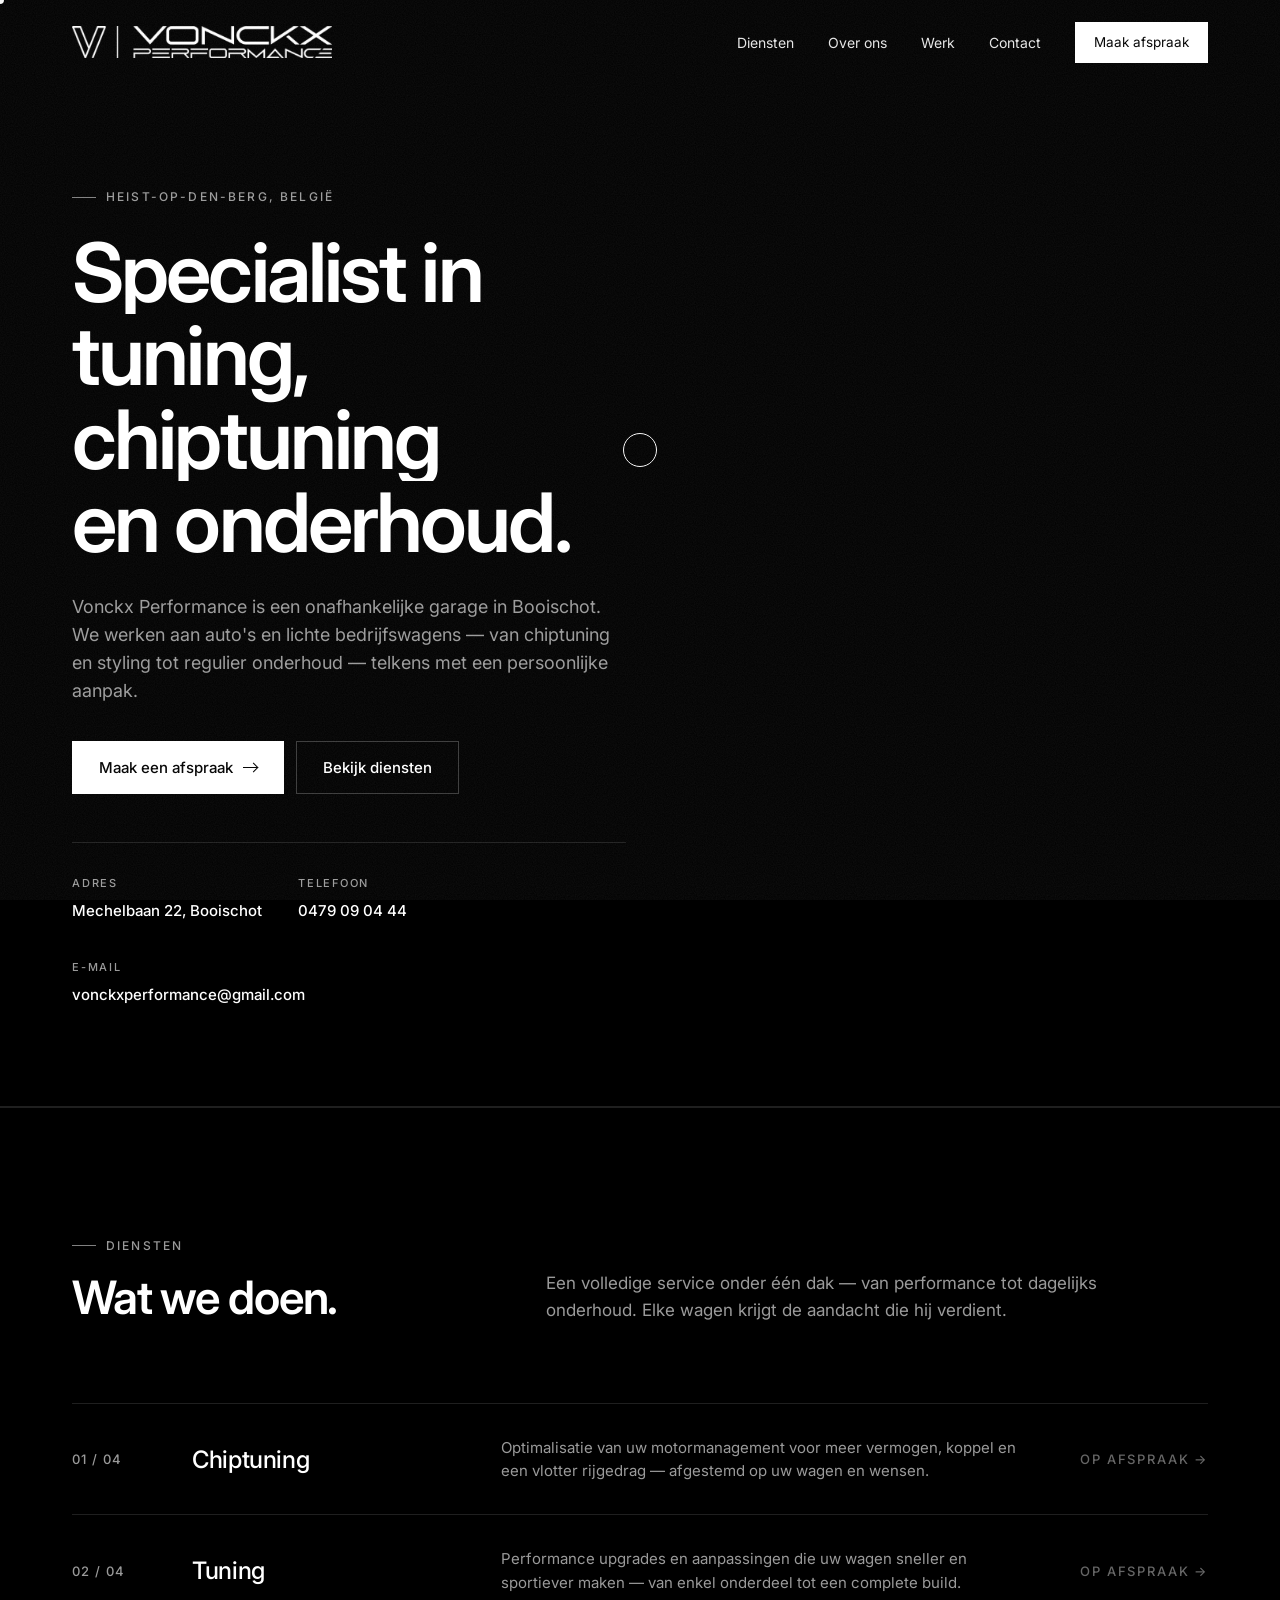
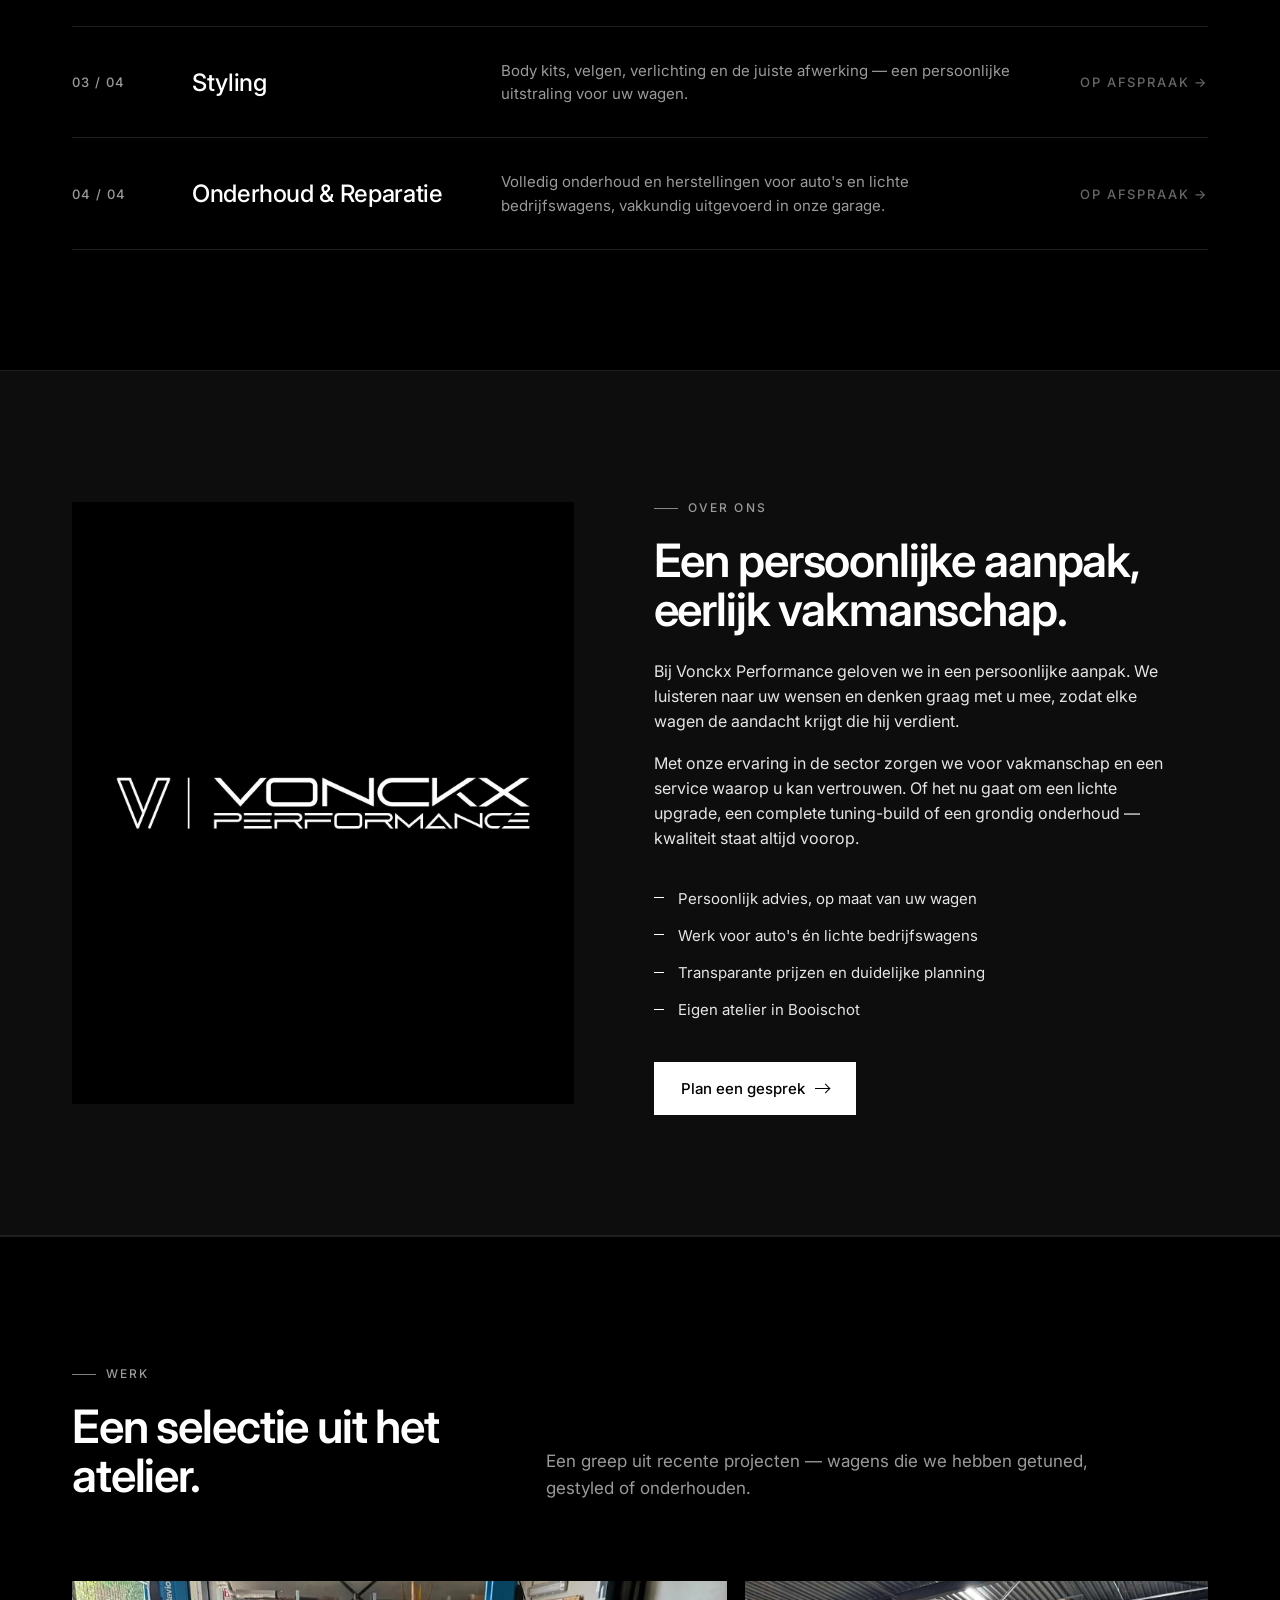
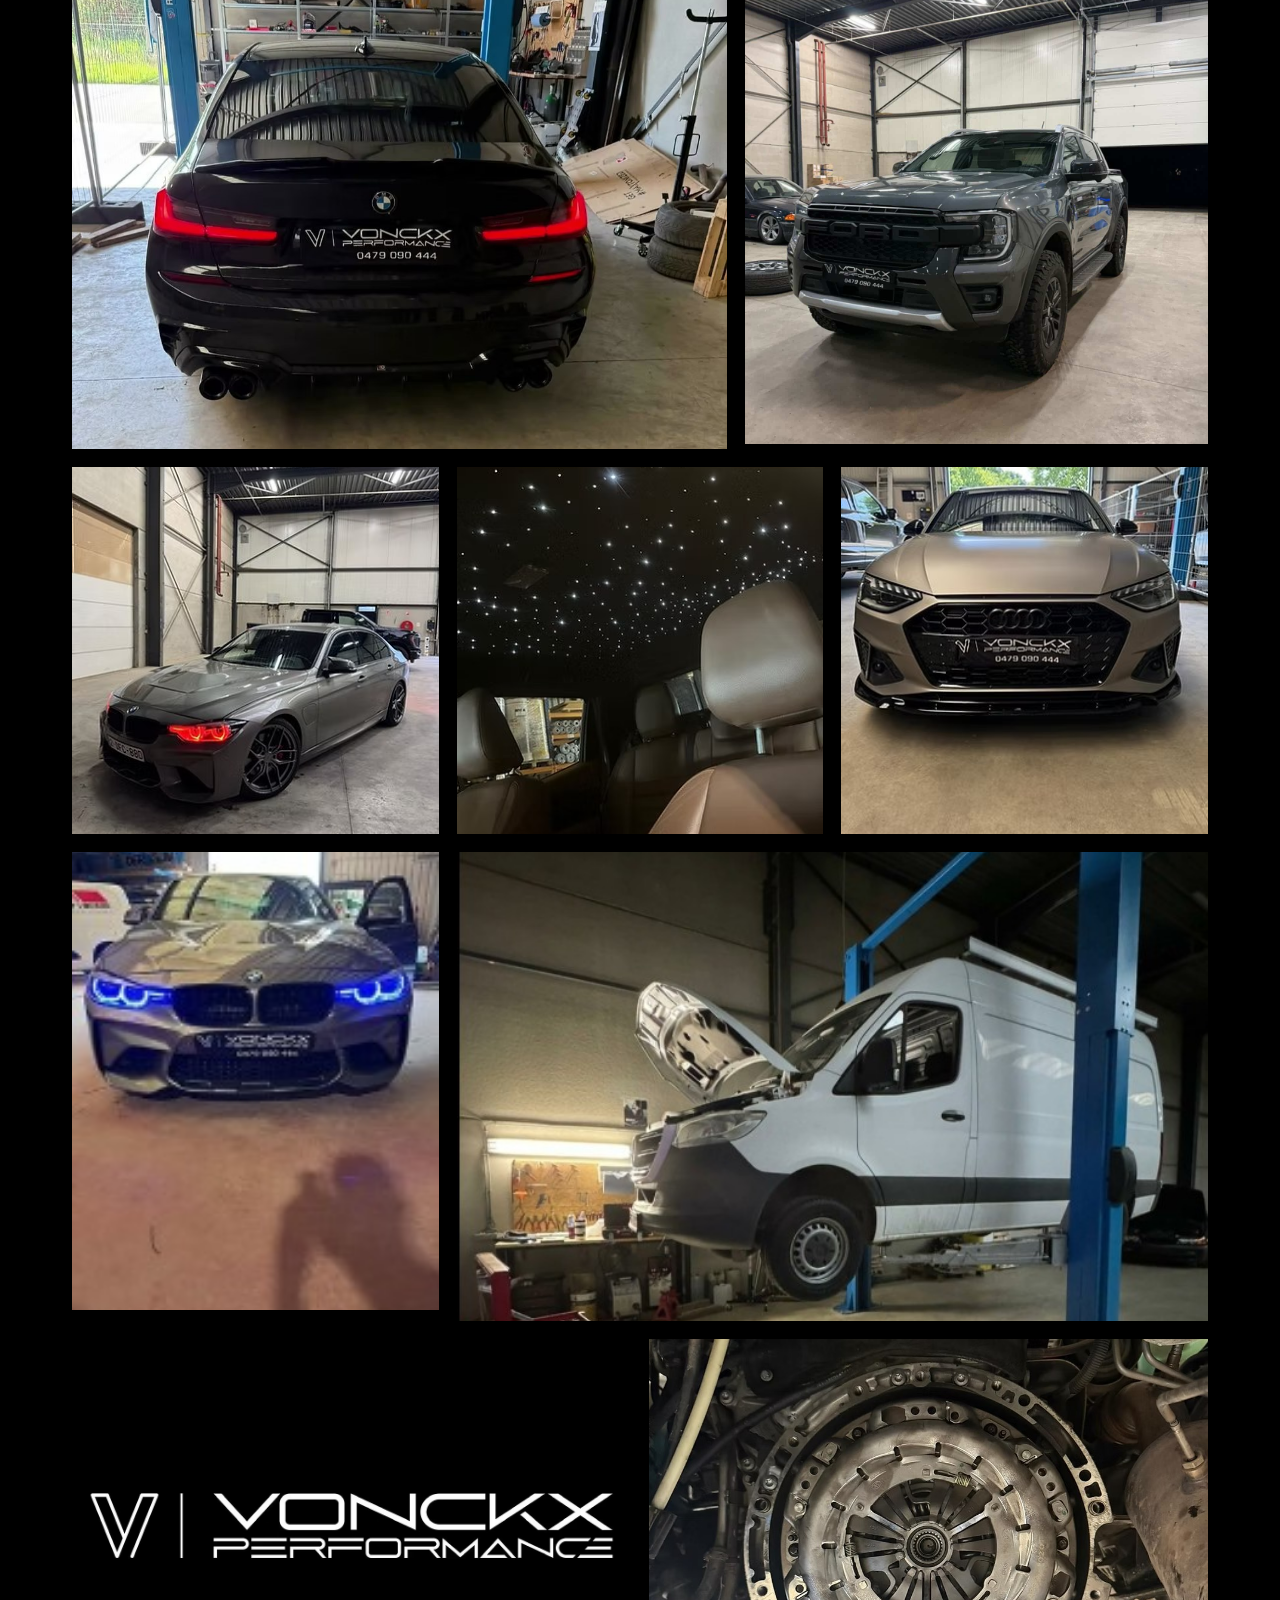
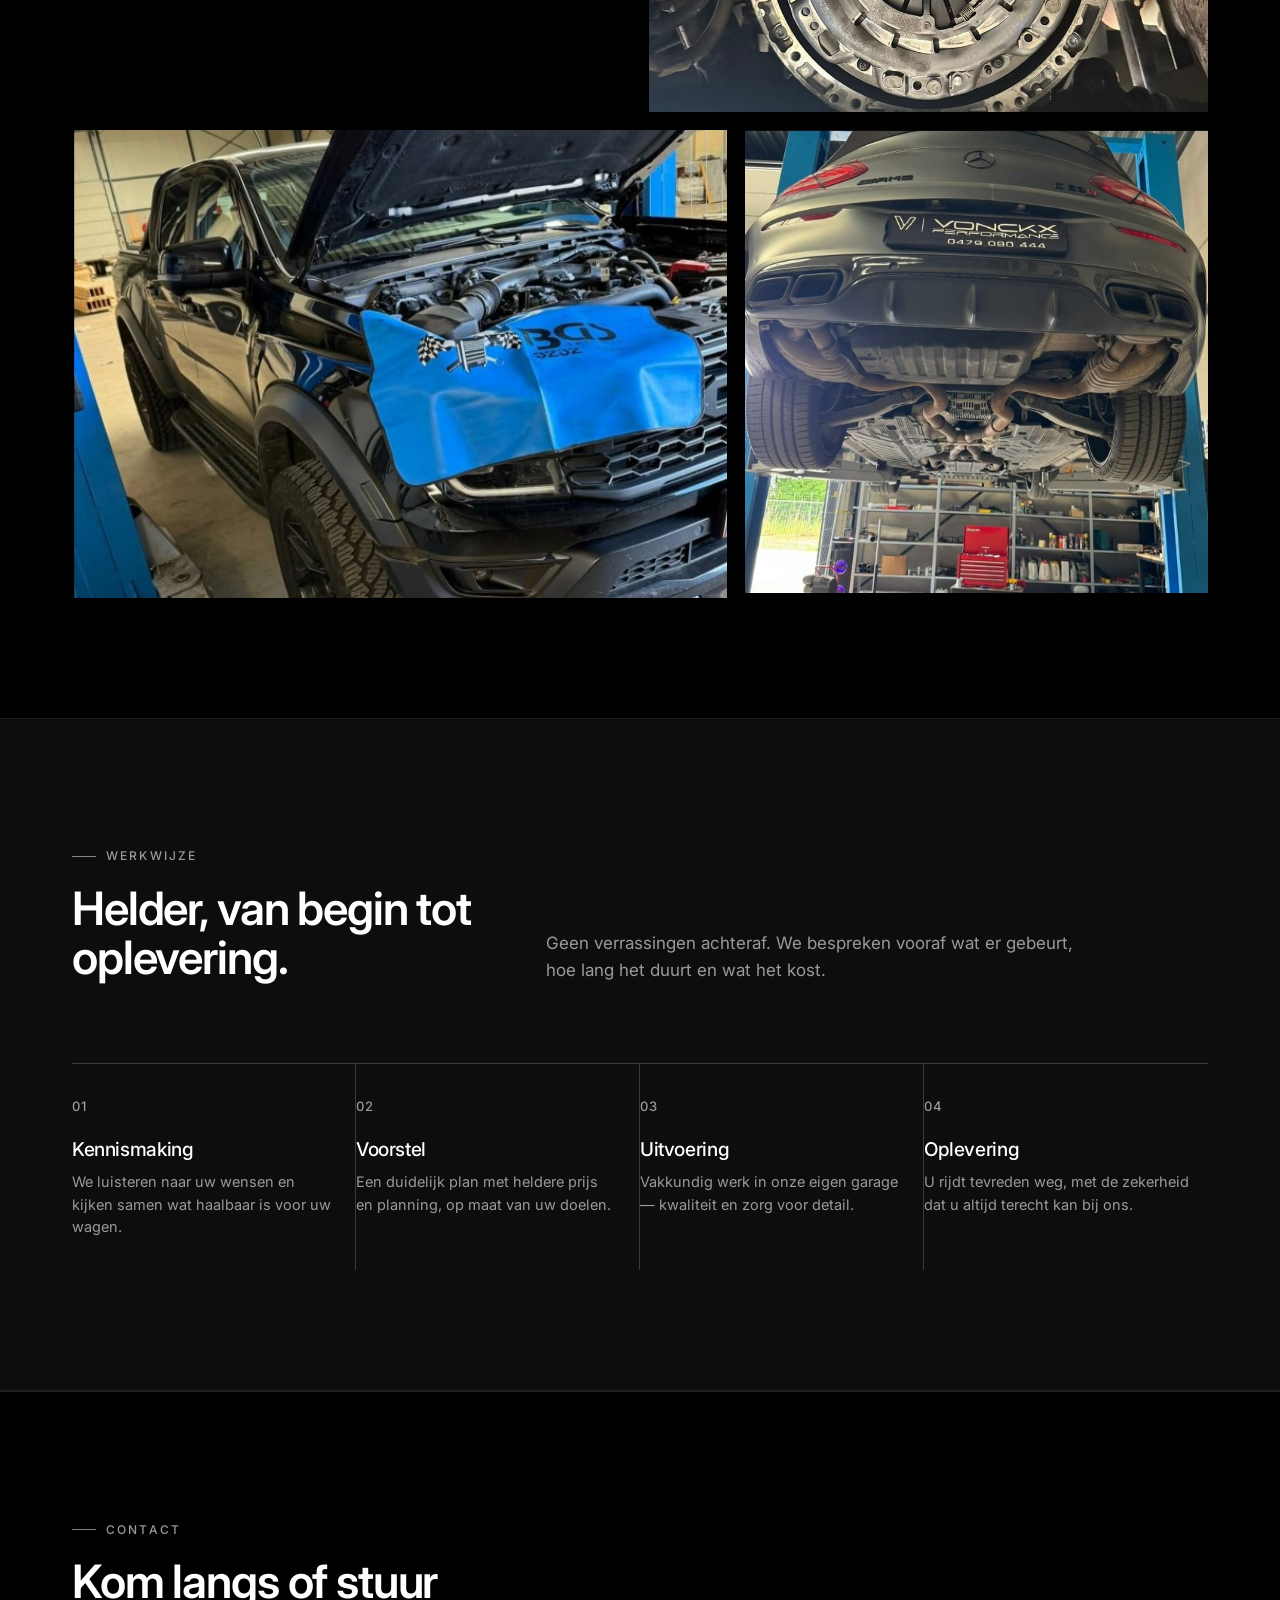
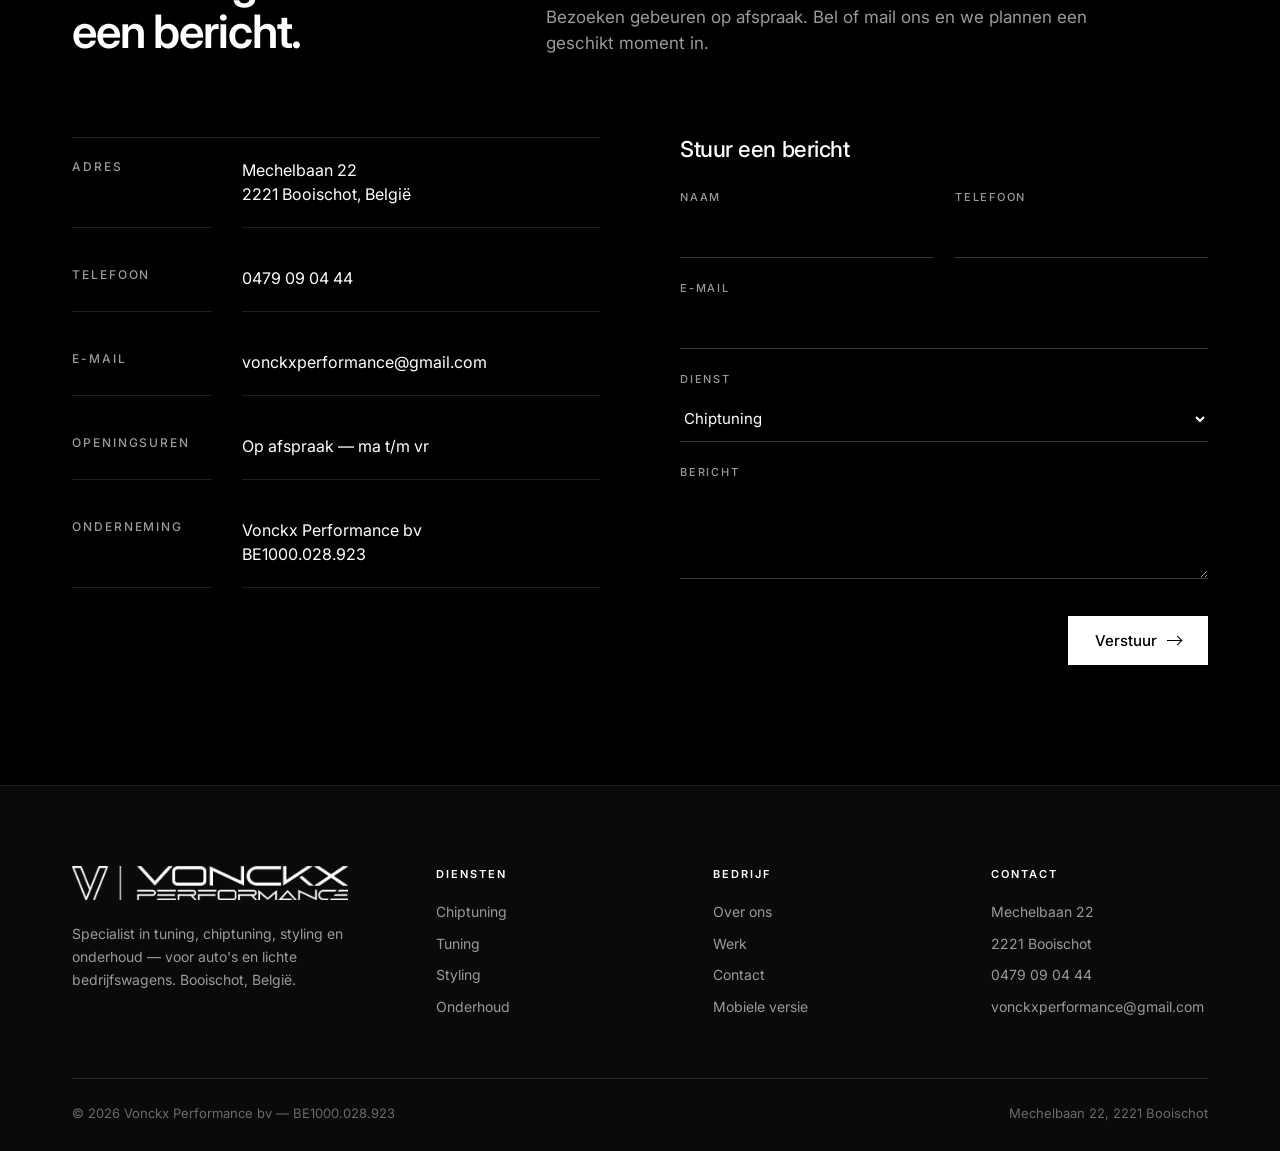
==== index.html @ 39a15824 "Switch to Netlify Forms for contact form handling Co-Authored-By: Claude Sonnet 4.6 <noreply@anthrop" ====
﻿<!DOCTYPE html>
<html lang="nl">
<head>
<meta charset="UTF-8" />
<meta name="viewport" content="width=device-width,initial-scale=1.0" />
<title>Vonckx Performance — Tuning, chiptuning en onderhoud · Booischot</title>
<meta name="description" content="Vonckx Performance bv — specialist in tuning, chiptuning, styling, onderhoud en reparaties voor auto's en lichte bedrijfswagens. Mechelbaan 22, 2221 Booischot." />
<link rel="preconnect" href="https://fonts.googleapis.com">
<link rel="preconnect" href="https://fonts.gstatic.com" crossorigin>
<link href="https://fonts.googleapis.com/css2?family=Inter:wght@300;400;500;600;700&display=swap" rel="stylesheet">
<link rel="icon" type="image/png" href="favicon.png?v=2" />
<link rel="apple-touch-icon" href="favicon.png?v=2" />
<style>
  /* ---------- Base ---------- */
  *,*::before,*::after{box-sizing:border-box;margin:0;padding:0}
  :root{
    --bg:#000000;
    --ink:#ffffff;
    --ink-2:#e5e5e5;
    --muted:#9a9a9a;
    --line:#1f1f1f;
    --line-strong:#3a3a3a;
    --panel:#0d0d0d;
  }
  html{scroll-behavior:smooth}
  body{
    font-family:'Inter',system-ui,-apple-system,sans-serif;
    background:var(--bg);color:var(--ink);
    line-height:1.55;font-size:16px;
    -webkit-font-smoothing:antialiased;
    overflow-x:hidden;
  }
  ::selection{background:var(--ink);color:#000}
  img{max-width:100%;display:block}
  a{color:inherit;text-decoration:none}
  .container{max-width:1200px;margin:0 auto;padding:0 32px}

  /* ---------- Subtle grain ---------- */
  .grain{
    position:fixed;inset:0;pointer-events:none;z-index:200;opacity:.06;
    mix-blend-mode:screen;
    background-image:url("data:image/svg+xml;utf8,<svg xmlns='http://www.w3.org/2000/svg' width='160' height='160'><filter id='n'><feTurbulence type='fractalNoise' baseFrequency='0.9' numOctaves='2' stitchTiles='stitch'/><feColorMatrix values='0 0 0 0 1  0 0 0 0 1  0 0 0 0 1  0 0 0 1 0'/></filter><rect width='100%25' height='100%25' filter='url(%23n)'/></svg>");
  }

  /* ---------- Custom cursor (desktop) ---------- */
  .cursor-dot{
    position:fixed;top:0;left:0;width:8px;height:8px;border-radius:50%;
    background:var(--ink);pointer-events:none;z-index:300;
    transform:translate(-50%,-50%);transition:width .25s,height .25s,opacity .25s;
    mix-blend-mode:difference;
  }
  .cursor-ring{
    position:fixed;top:0;left:0;width:34px;height:34px;border-radius:50%;
    border:1px solid var(--ink);pointer-events:none;z-index:300;
    transform:translate(-50%,-50%);transition:width .35s ease,height .35s ease,border-color .25s,opacity .25s;
    mix-blend-mode:difference;
  }
  .cursor-dot.hover{width:0;height:0;opacity:0}
  .cursor-ring.hover{width:60px;height:60px;border-color:#fff}
  @media (max-width:960px),(pointer:coarse){.cursor-dot,.cursor-ring{display:none}}

  /* ---------- Typography ---------- */
  h1,h2,h3,h4{font-weight:600;letter-spacing:-.02em;line-height:1.1;color:var(--ink)}
  .display{font-size:clamp(40px,6.4vw,84px);font-weight:600;letter-spacing:-.035em;line-height:1.02}
  .h2{font-size:clamp(30px,3.6vw,46px);font-weight:600;letter-spacing:-.025em;line-height:1.08}
  .lead{font-size:18px;color:var(--muted);max-width:560px}
  .eyebrow{
    font-size:12px;font-weight:500;text-transform:uppercase;letter-spacing:.18em;
    color:var(--muted);display:inline-flex;align-items:center;gap:10px;
  }
  .eyebrow::before{content:'';width:24px;height:1px;background:var(--ink);opacity:.5}

  .btn{
    display:inline-flex;align-items:center;gap:10px;
    padding:14px 26px;font-family:inherit;font-weight:500;font-size:15px;
    border:none;cursor:pointer;border-radius:0;
    transition:background .25s ease,color .25s ease,border-color .25s ease,transform .25s ease;
  }
  .btn-primary{background:var(--ink);color:#000;border:1px solid var(--ink)}
  .btn-primary:hover{background:transparent;color:var(--ink)}
  .btn-ghost{background:transparent;color:var(--ink);border:1px solid var(--line-strong)}
  .btn-ghost:hover{border-color:var(--ink)}
  .btn .arr{width:14px;height:1px;background:currentColor;position:relative;display:inline-block;transition:width .25s}
  .btn .arr::after{content:'';position:absolute;right:0;top:-3px;width:7px;height:7px;border-top:1px solid currentColor;border-right:1px solid currentColor;transform:rotate(45deg)}
  .btn:hover .arr{width:20px}

  /* ---------- Nav ---------- */
  .nav{
    position:fixed;top:0;left:0;right:0;z-index:50;
    padding:22px 0;background:rgba(0,0,0,.85);
    backdrop-filter:blur(12px);
    border-bottom:1px solid transparent;
    transition:border-color .3s,padding .3s;
  }
  .nav.scrolled{border-bottom-color:var(--line);padding:14px 0}
  .nav-inner{display:flex;align-items:center;justify-content:space-between;gap:30px}
  .brand{display:flex;align-items:center;gap:12px;height:40px}
  .brand img{height:32px;width:auto;display:block;transition:opacity .25s;filter:invert(1)}
  .brand:hover img{opacity:.7}
  .nav.scrolled .brand img{height:28px}
  .nav-links{display:flex;gap:34px;align-items:center}
  .nav-links a{font-size:14px;color:var(--ink-2);position:relative;padding:6px 0}
  .nav-links a::after{
    content:'';position:absolute;left:0;right:0;bottom:0;height:1px;
    background:var(--ink);transform:scaleX(0);transform-origin:right;
    transition:transform .35s ease;
  }
  .nav-links a:hover::after{transform:scaleX(1);transform-origin:left}
  .nav-links a.nav-cta{
    padding:9px 18px;background:var(--ink);color:#000;font-size:13.5px;
    border:1px solid var(--ink);transition:background .25s,color .25s;
  }
  .nav-links a.nav-cta:hover{background:transparent;color:var(--ink)}
  .nav-links a.nav-cta::after{display:none!important}
  .burger{display:none;flex-direction:column;gap:5px;cursor:pointer;background:none;border:none;padding:8px}
  .burger span{display:block;width:22px;height:1.5px;background:var(--ink);transition:all .3s}
  .burger.active span:nth-child(1){transform:translateY(6.5px) rotate(45deg)}
  .burger.active span:nth-child(2){opacity:0}
  .burger.active span:nth-child(3){transform:translateY(-6.5px) rotate(-45deg)}

  /* ---------- Hero ---------- */
  .hero{padding:180px 0 100px;border-bottom:1px solid var(--line);position:relative;overflow:hidden}
  .hero-grid{display:grid;grid-template-columns:1.05fr .95fr;gap:80px;align-items:end}
  .hero h1{margin:24px 0 28px}

  /* Hero headline line reveal */
  .reveal-text{display:block;overflow:hidden}
  .reveal-text > span{display:block;transition:transform 1s cubic-bezier(.2,.8,.2,1)}
  .reveal-text.js > span{transform:translateY(110%)}
  .reveal-text.js.in > span{transform:translateY(0)}

  /* Hero image */
  .hero-image{position:relative;aspect-ratio:4/5;overflow:hidden;background:var(--panel)}
  .hero-image img{width:100%;height:100%;object-fit:cover}
  .hero-meta{display:flex;flex-wrap:wrap;gap:36px;margin-top:48px;padding-top:32px;border-top:1px solid var(--line)}
  .hero-meta div small{display:block;font-size:11px;text-transform:uppercase;letter-spacing:.16em;color:var(--muted);margin-bottom:6px;font-weight:500}
  .hero-meta div strong{font-size:15px;font-weight:500;color:var(--ink)}
  .hero-actions{display:flex;flex-wrap:wrap;gap:12px}
  .hero-caption{
    margin-top:14px;font-size:12px;color:var(--muted);
    text-transform:uppercase;letter-spacing:.16em;
    display:flex;justify-content:space-between;
  }

  /* ---------- Sections ---------- */
  section{padding:120px 0}
  .section-head{display:grid;grid-template-columns:1fr 1.6fr;gap:60px;margin-bottom:80px;align-items:end}
  .section-head h2{margin-top:18px}
  .section-head p{color:var(--muted);font-size:17px;max-width:560px}

  /* ---------- Services ---------- */
  .services{border-top:1px solid var(--line)}
  .service-list{border-top:1px solid var(--line)}
  .service-row{
    position:relative;
    display:grid;grid-template-columns:80px 1fr 2fr auto;gap:40px;align-items:center;
    padding:32px 0;border-bottom:1px solid var(--line);
    transition:padding .45s cubic-bezier(.2,.8,.2,1),background-color .45s ease;
    cursor:pointer;overflow:hidden;color:inherit;text-decoration:none;
  }
  .service-row::before{
    content:'';position:absolute;left:0;top:0;bottom:0;width:0;background:var(--ink);
    transition:width .55s cubic-bezier(.2,.8,.2,1);z-index:0;
  }
  .service-row > *{position:relative;z-index:1;transition:color .35s ease,transform .55s cubic-bezier(.2,.8,.2,1)}
  .service-row:hover{padding-left:28px;padding-right:28px}
  .service-row:hover::before{width:100%}
  .service-row:hover > *{color:#000}
  .service-row:hover .title{transform:translateX(6px)}
  .service-row:hover .num{color:rgba(0,0,0,.55)}
  .service-row:hover .desc{color:rgba(0,0,0,.7)}
  .service-row .num{font-size:13px;color:var(--muted);letter-spacing:.1em;font-weight:500}
  .service-row .title{font-size:24px;font-weight:500;letter-spacing:-.015em}
  .service-row .desc{color:var(--muted);font-size:15px;max-width:520px}
  .service-row .meta{font-size:13px;color:var(--ink);text-transform:uppercase;letter-spacing:.14em;font-weight:500;display:flex;align-items:center;gap:8px;opacity:.4;transition:opacity .3s,color .35s}
  .service-row:hover .meta{opacity:1}

  /* ---------- About ---------- */
  .about{background:var(--panel);border-top:1px solid var(--line);border-bottom:1px solid var(--line)}
  .about-grid{display:grid;grid-template-columns:.95fr 1.05fr;gap:80px;align-items:center}
  .about-img{aspect-ratio:5/6;overflow:hidden;background:#000;display:flex;align-items:center;justify-content:center;padding:30px}
  .about-img img{width:100%;height:100%;object-fit:contain}
  .about-content h2{margin-top:18px;margin-bottom:24px}
  .about-content p{color:var(--ink-2);margin-bottom:18px;font-size:16px;max-width:520px}
  .about-points{margin:36px 0 40px;display:grid;gap:14px}
  .about-points li{
    list-style:none;padding-left:24px;position:relative;
    font-size:15px;color:var(--ink-2);
  }
  .about-points li::before{
    content:'';position:absolute;left:0;top:.7em;width:10px;height:1px;background:var(--ink);
  }

  /* ---------- Work / Gallery ---------- */
  .work{border-top:1px solid var(--line)}
  .work-grid{display:grid;grid-template-columns:repeat(12,1fr);gap:18px}
  .work-item{position:relative;overflow:hidden;background:var(--panel);cursor:pointer}
  .work-item img{
    width:100%;height:100%;object-fit:cover;
    transition:transform 1.4s cubic-bezier(.2,.8,.2,1),filter .9s ease;
  }
  .work-item::after{
    content:'';position:absolute;inset:0;
    background:linear-gradient(to top,rgba(0,0,0,.55) 0%,transparent 50%);
    opacity:0;transition:opacity .5s ease;
  }
  .work-item:hover img{transform:scale(1.06)}
  .work-item:hover::after{opacity:1}
  .work-item .label{
    position:absolute;left:18px;bottom:18px;color:#fff;
    font-size:12px;text-transform:uppercase;letter-spacing:.16em;
    padding:6px 0;z-index:2;
    transform:translateY(8px);opacity:0;
    transition:opacity .45s ease,transform .45s ease;
  }
  .work-item .label::after{
    content:'';position:absolute;left:0;bottom:0;height:1px;width:0;background:#fff;
    transition:width .6s cubic-bezier(.2,.8,.2,1) .1s;
  }
  .work-item:hover .label{opacity:1;transform:translateY(0)}
  .work-item:hover .label::after{width:100%}
  .w1{grid-column:span 7;aspect-ratio:7/5}
  .w2{grid-column:span 5;aspect-ratio:5/5}
  .w3{grid-column:span 4;aspect-ratio:4/4}
  .w4{grid-column:span 4;aspect-ratio:4/4}
  .w5{grid-column:span 4;aspect-ratio:4/4}
  .w8{grid-column:span 4;aspect-ratio:4/5}
  .w9{grid-column:span 8;aspect-ratio:8/5}
  .w6{grid-column:span 6;aspect-ratio:6/4}
  .w7{grid-column:span 6;aspect-ratio:6/4}
  .w10{grid-column:span 7;aspect-ratio:7/5}
  .w11{grid-column:span 5;aspect-ratio:5/5}

  /* ---------- Process ---------- */
  .process{background:var(--panel);border-top:1px solid var(--line);border-bottom:1px solid var(--line)}
  .steps{display:grid;grid-template-columns:repeat(4,1fr);gap:0;border-top:1px solid var(--line-strong)}
  .step{padding:32px 24px 32px 0;border-right:1px solid var(--line-strong)}
  .step:last-child{border-right:none;padding-right:0}
  .step .num{
    font-size:13px;color:var(--muted);letter-spacing:.1em;font-weight:500;margin-bottom:24px;display:block;
  }
  .step h4{font-size:19px;font-weight:500;margin-bottom:10px}
  .step p{color:var(--muted);font-size:14.5px;line-height:1.55}

  /* ---------- Contact ---------- */
  .contact{border-top:1px solid var(--line)}
  .contact-grid{display:grid;grid-template-columns:1fr 1fr;gap:80px}
  .contact-info dl{display:grid;grid-template-columns:140px 1fr;gap:18px 30px;border-top:1px solid var(--line)}
  .contact-info dt,.contact-info dd{padding:20px 0;border-bottom:1px solid var(--line)}
  .contact-info dt{font-size:12px;text-transform:uppercase;letter-spacing:.16em;color:var(--muted);font-weight:500}
  .contact-info dd{font-size:16px;color:var(--ink)}
  .contact-info dd a:hover{text-decoration:underline}

  .contact-form{display:grid;gap:22px}
  .contact-form h3{font-size:22px;font-weight:500;margin-bottom:6px}
  .contact-form .row{display:grid;grid-template-columns:1fr 1fr;gap:22px}
  .field label{display:block;font-size:11px;text-transform:uppercase;letter-spacing:.16em;color:var(--muted);margin-bottom:8px;font-weight:500}
  .field input,.field select,.field textarea{
    width:100%;padding:12px 0;background:transparent;
    border:none;border-bottom:1px solid var(--line-strong);
    font-family:inherit;font-size:15px;color:var(--ink);
    outline:none;transition:border-color .25s;
  }
  .field select{background:#000;color:var(--ink)}
  .field select option{background:#000;color:var(--ink)}
  .field input:focus,.field select:focus,.field textarea:focus{border-bottom-color:var(--ink)}
  .field textarea{resize:vertical;min-height:90px}
  .form-actions{display:flex;justify-content:flex-end;margin-top:8px}

  /* ---------- Footer ---------- */
  footer{background:#0a0a0a;color:#cfcfcf;padding:80px 0 28px;border-top:1px solid var(--line)}
  .foot-grid{display:grid;grid-template-columns:1.4fr 1fr 1fr 1fr;gap:60px;margin-bottom:60px}
  .foot-brand{margin-bottom:22px}
  .foot-brand img{height:34px;width:auto;display:block;filter:invert(1)}
  .foot-about{color:#9a9a9a;font-size:14px;line-height:1.65;max-width:300px}
  .foot-col h5{font-size:11px;text-transform:uppercase;letter-spacing:.18em;color:#fff;margin-bottom:18px;font-weight:600}
  .foot-col ul{list-style:none;display:grid;gap:10px}
  .foot-col li,.foot-col a{color:#9a9a9a;font-size:14px;transition:color .25s}
  .foot-col a:hover{color:#fff}
  .foot-bottom{
    border-top:1px solid #2a2a2a;padding-top:24px;
    display:flex;justify-content:space-between;align-items:center;flex-wrap:wrap;gap:16px;
    color:#6a6a6a;font-size:13px;
  }
  .foot-bottom a{color:#6a6a6a}
  .foot-bottom a:hover{color:#fff}

  /* ---------- Reveal ---------- */
  .reveal{opacity:0;transform:translateY(16px);transition:opacity .8s ease,transform .8s ease}
  .reveal.in{opacity:1;transform:translateY(0)}

  /* ---------- Responsive ---------- */
  @media (max-width:960px){
    .nav-links{
      position:fixed;top:62px;left:0;right:0;flex-direction:column;
      background:#000;padding:24px 32px;border-bottom:1px solid var(--line);
      transform:translateY(-130%);transition:transform .35s;align-items:flex-start;gap:18px;
    }
    .nav-links.open{transform:translateY(0)}
    .burger{display:flex}
    .nav-cta{display:none}
    .hero{padding:140px 0 80px}
    .hero-grid,.about-grid,.contact-grid{grid-template-columns:1fr;gap:50px}
    .section-head{grid-template-columns:1fr;gap:18px;margin-bottom:50px}
    .service-row{grid-template-columns:50px 1fr;gap:14px;align-items:flex-start;padding:24px 0}
    .service-row .desc{grid-column:1 / -1;padding-left:64px}
    .service-row .meta{display:none}
    .service-row:hover{padding-left:0;padding-right:0}
    .steps{grid-template-columns:1fr 1fr}
    .step{border-right:none;border-bottom:1px solid var(--line-strong);padding-right:0;padding-bottom:24px}
    .step:nth-child(odd){border-right:1px solid var(--line-strong);padding-right:24px}
    .work-grid > *{grid-column:span 12!important;aspect-ratio:4/3!important}
    .contact-form .row{grid-template-columns:1fr}
    .foot-grid{grid-template-columns:1fr 1fr;gap:40px}
    section{padding:80px 0}
  }
  @media (max-width:560px){
    .foot-grid{grid-template-columns:1fr}
    .contact-info dl{grid-template-columns:1fr}
    .contact-info dt{padding-bottom:0;border-bottom:none}
    .contact-info dd{padding-top:4px}
  }

  /* ===== EXTRA RESPONSIVE / MOBILE ===== */

  /* Zorg dat afbeeldingen nooit breken */
  img, video, iframe, embed, object {
    max-width: 100%;
    height: auto;
  }

  /* Prevent horizontal scroll */
  html, body {
    overflow-x: hidden;
    -webkit-text-size-adjust: 100%;
  }

  /* ---- Breakpoint 768px (kleine tablets) ---- */
  @media (max-width: 768px) {
    .container { padding: 0 20px; }
    section { padding: 64px 0; }

    .hero { padding: 120px 0 64px; }
    .hero-image { aspect-ratio: 4/3; }

    .display { font-size: clamp(32px, 8vw, 56px); }
    .lead { font-size: 16px; }

    .about-img { aspect-ratio: 4/3; }

    .steps { grid-template-columns: 1fr 1fr; }

    .work-grid > * { grid-column: span 12 !important; aspect-ratio: 4/3 !important; }

    .foot-grid { grid-template-columns: 1fr 1fr; gap: 32px; }
    .foot-bottom { flex-direction: column; gap: 10px; text-align: center; }
  }

  /* ---- Breakpoint 480px (grote smartphones) ---- */
  @media (max-width: 480px) {
    .container { padding: 0 16px; }
    section { padding: 52px 0; }

    .hero { padding: 100px 0 52px; }
    .hero-meta { gap: 20px; }
    .hero-actions { flex-direction: column; gap: 10px; }
    .hero-actions a { text-align: center; }

    .service-row { grid-template-columns: 40px 1fr; gap: 10px; padding: 20px 0; }
    .service-row .desc { padding-left: 50px; font-size: 14px; }
    .service-row .title { font-size: 20px; }

    .steps { grid-template-columns: 1fr; }
    .step { border-right: none !important; border-bottom: 1px solid var(--line-strong); padding-right: 0 !important; padding-bottom: 24px; }
    .step:last-child { border-bottom: none; }

    .work-grid { gap: 12px; }
    .work-grid > * { aspect-ratio: 3/2 !important; }

    .contact-grid { gap: 36px; }
    .contact-info dl { grid-template-columns: 1fr; }
    .contact-info dt { border-bottom: none; padding-bottom: 0; }
    .contact-info dd { padding-top: 2px; margin-bottom: 12px; }

    .foot-grid { grid-template-columns: 1fr; gap: 28px; }
    .foot-col h5 { margin-bottom: 10px; }
    .foot-bottom { flex-direction: column; gap: 8px; text-align: center; }

    .btn { width: 100%; text-align: center; justify-content: center; }
  }

  /* ---- Breakpoint 375px (kleine smartphones) ---- */
  @media (max-width: 375px) {
    .container { padding: 0 14px; }
    .hero { padding: 90px 0 44px; }
    .display { font-size: 28px; }
    .h2 { font-size: 24px; }
    .section-head { margin-bottom: 36px; }
    select, textarea, input { font-size: 16px !important; } /* Prevent iOS zoom */
  }
  /* ===== EINDE RESPONSIVE ===== */


  /* ===== MOBIEL: animaties uitschakelen, alles zichtbaar ===== */
  @media (max-width: 960px) {
    .reveal {
      opacity: 1 !important;
      transform: none !important;
      transition: none !important;
    }
    .reveal-text.js > span {
      transform: translateY(0) !important;
      transition: none !important;
    }
    .reveal-text > span {
      transform: translateY(0) !important;
    }
  }

</style>
</head>
<body>

<div class="grain"></div>
<div class="cursor-ring" id="cursorRing"></div>
<div class="cursor-dot" id="cursorDot"></div>

<!-- Nav -->
<nav class="nav" id="nav">
  <div class="container nav-inner">
    <a href="#top" class="brand" aria-label="Vonckx Performance">
      <img src="[data-uri]" alt="Vonckx Performance">
    </a>
    <div class="nav-links" id="navLinks">
      <a href="#diensten">Diensten</a>
      <a href="#about">Over ons</a>
      <a href="#werk">Werk</a>
      <a href="#contact">Contact</a>
      <a href="#contact" class="nav-cta">Maak afspraak</a>
    </div>
    <button class="burger" id="burger" aria-label="Menu"><span></span><span></span><span></span></button>
  </div>
</nav>

<!-- Hero -->
<header id="top" class="hero">
  <div class="container hero-grid">
    <div class="reveal">
      <span class="eyebrow">Heist-op-den-Berg, België</span>
      <h1 class="display" id="heroTitle">
        <span class="reveal-text"><span>Specialist in</span></span>
        <span class="reveal-text"><span>tuning, chiptuning</span></span>
        <span class="reveal-text"><span>en onderhoud.</span></span>
      </h1>
      <p class="lead">Vonckx Performance is een onafhankelijke garage in Booischot. We werken aan auto's en lichte bedrijfswagens — van chiptuning en styling tot regulier onderhoud — telkens met een persoonlijke aanpak.</p>
      <div class="hero-actions" style="margin-top:36px">
        <a href="#contact" class="btn btn-primary">Maak een afspraak <span class="arr"></span></a>
        <a href="#diensten" class="btn btn-ghost">Bekijk diensten</a>
      </div>
      <div class="hero-meta">
        <div>
          <small>Adres</small>
          <strong>Mechelbaan 22, Booischot</strong>
        </div>
        <div>
          <small>Telefoon</small>
          <strong>0479 09 04 44</strong>
        </div>
        <div>
          <small>E-mail</small>
          <strong>vonckxperformance@gmail.com</strong>
        </div>
      </div>
    </div>

  </div>
</header>

<!-- Services -->
<section id="diensten" class="services">
  <div class="container">
    <div class="section-head">
      <div class="reveal">
        <span class="eyebrow">Diensten</span>
        <h2 class="h2">Wat we doen.</h2>
      </div>
      <p class="reveal">Een volledige service onder één dak — van performance tot dagelijks onderhoud. Elke wagen krijgt de aandacht die hij verdient.</p>
    </div>

    <div class="service-list">
      <a href="#contact" class="service-row reveal" data-service="Chiptuning">
        <span class="num">01 / 04</span>
        <span class="title">Chiptuning</span>
        <span class="desc">Optimalisatie van uw motormanagement voor meer vermogen, koppel en een vlotter rijgedrag — afgestemd op uw wagen en wensen.</span>
        <span class="meta">Op afspraak →</span>
      </a>
      <a href="#contact" class="service-row reveal" data-service="Tuning">
        <span class="num">02 / 04</span>
        <span class="title">Tuning</span>
        <span class="desc">Performance upgrades en aanpassingen die uw wagen sneller en sportiever maken — van enkel onderdeel tot een complete build.</span>
        <span class="meta">Op afspraak →</span>
      </a>
      <a href="#contact" class="service-row reveal" data-service="Styling">
        <span class="num">03 / 04</span>
        <span class="title">Styling</span>
        <span class="desc">Body kits, velgen, verlichting en de juiste afwerking — een persoonlijke uitstraling voor uw wagen.</span>
        <span class="meta">Op afspraak →</span>
      </a>
      <a href="#contact" class="service-row reveal" data-service="Onderhoud & Reparatie">
        <span class="num">04 / 04</span>
        <span class="title">Onderhoud & Reparatie</span>
        <span class="desc">Volledig onderhoud en herstellingen voor auto's en lichte bedrijfswagens, vakkundig uitgevoerd in onze garage.</span>
        <span class="meta">Op afspraak →</span>
      </a>
    </div>
  </div>
</section>

<!-- About -->
<section id="about" class="about">
  <div class="container about-grid">
    <div class="about-img reveal">
      <img src="[data-uri]" alt="Vonckx Performance garage">
    </div>
    <div class="about-content reveal">
      <span class="eyebrow">Over ons</span>
      <h2 class="h2">Een persoonlijke aanpak, eerlijk vakmanschap.</h2>
      <p>Bij Vonckx Performance geloven we in een persoonlijke aanpak. We luisteren naar uw wensen en denken graag met u mee, zodat elke wagen de aandacht krijgt die hij verdient.</p>
      <p>Met onze ervaring in de sector zorgen we voor vakmanschap en een service waarop u kan vertrouwen. Of het nu gaat om een lichte upgrade, een complete tuning-build of een grondig onderhoud — kwaliteit staat altijd voorop.</p>

      <ul class="about-points">
        <li>Persoonlijk advies, op maat van uw wagen</li>
        <li>Werk voor auto's én lichte bedrijfswagens</li>
        <li>Transparante prijzen en duidelijke planning</li>
        <li>Eigen atelier in Booischot</li>
      </ul>

      <a href="#contact" class="btn btn-primary">Plan een gesprek <span class="arr"></span></a>
    </div>
  </div>
</section>

<!-- Work -->
<section id="werk" class="work">
  <div class="container">
    <div class="section-head">
      <div class="reveal">
        <span class="eyebrow">Werk</span>
        <h2 class="h2">Een selectie uit het atelier.</h2>
      </div>
      <p class="reveal">Een greep uit recente projecten — wagens die we hebben getuned, gestyled of onderhouden.</p>
    </div>

    <div class="work-grid">
      <div class="work-item w1 reveal"><img src="[data-uri]" alt=""><span class="label">Custom build</span></div>
      <div class="work-item w2 reveal"><img src="[data-uri]" alt=""><span class="label">Tuning</span></div>
      <div class="work-item w3 reveal"><img src="[data-uri]" alt=""><span class="label">Custom build</span></div>
      <div class="work-item w4 reveal"><img src="[data-uri]" alt=""><span class="label">Detail</span></div>
      <div class="work-item w5 reveal"><img src="[data-uri]" alt=""><span class="label">Custom build</span></div>
      <div class="work-item w8 reveal"><img src="[data-uri]" alt=""><span class="label">Custom build</span></div>
      <div class="work-item w9 reveal"><img src="[data-uri]" alt=""><span class="label">Onderhoud</span></div>
      <div class="work-item w6 reveal"><img src="[data-uri]" alt=""><span class="label">Atelier</span></div>
      <div class="work-item w7 reveal"><img src="[data-uri]" alt=""><span class="label">Onderhoud</span></div>
      <div class="work-item w10 reveal"><img src="[data-uri]" alt=""><span class="label">Tuning</span></div>
      <div class="work-item w11 reveal"><img src="[data-uri]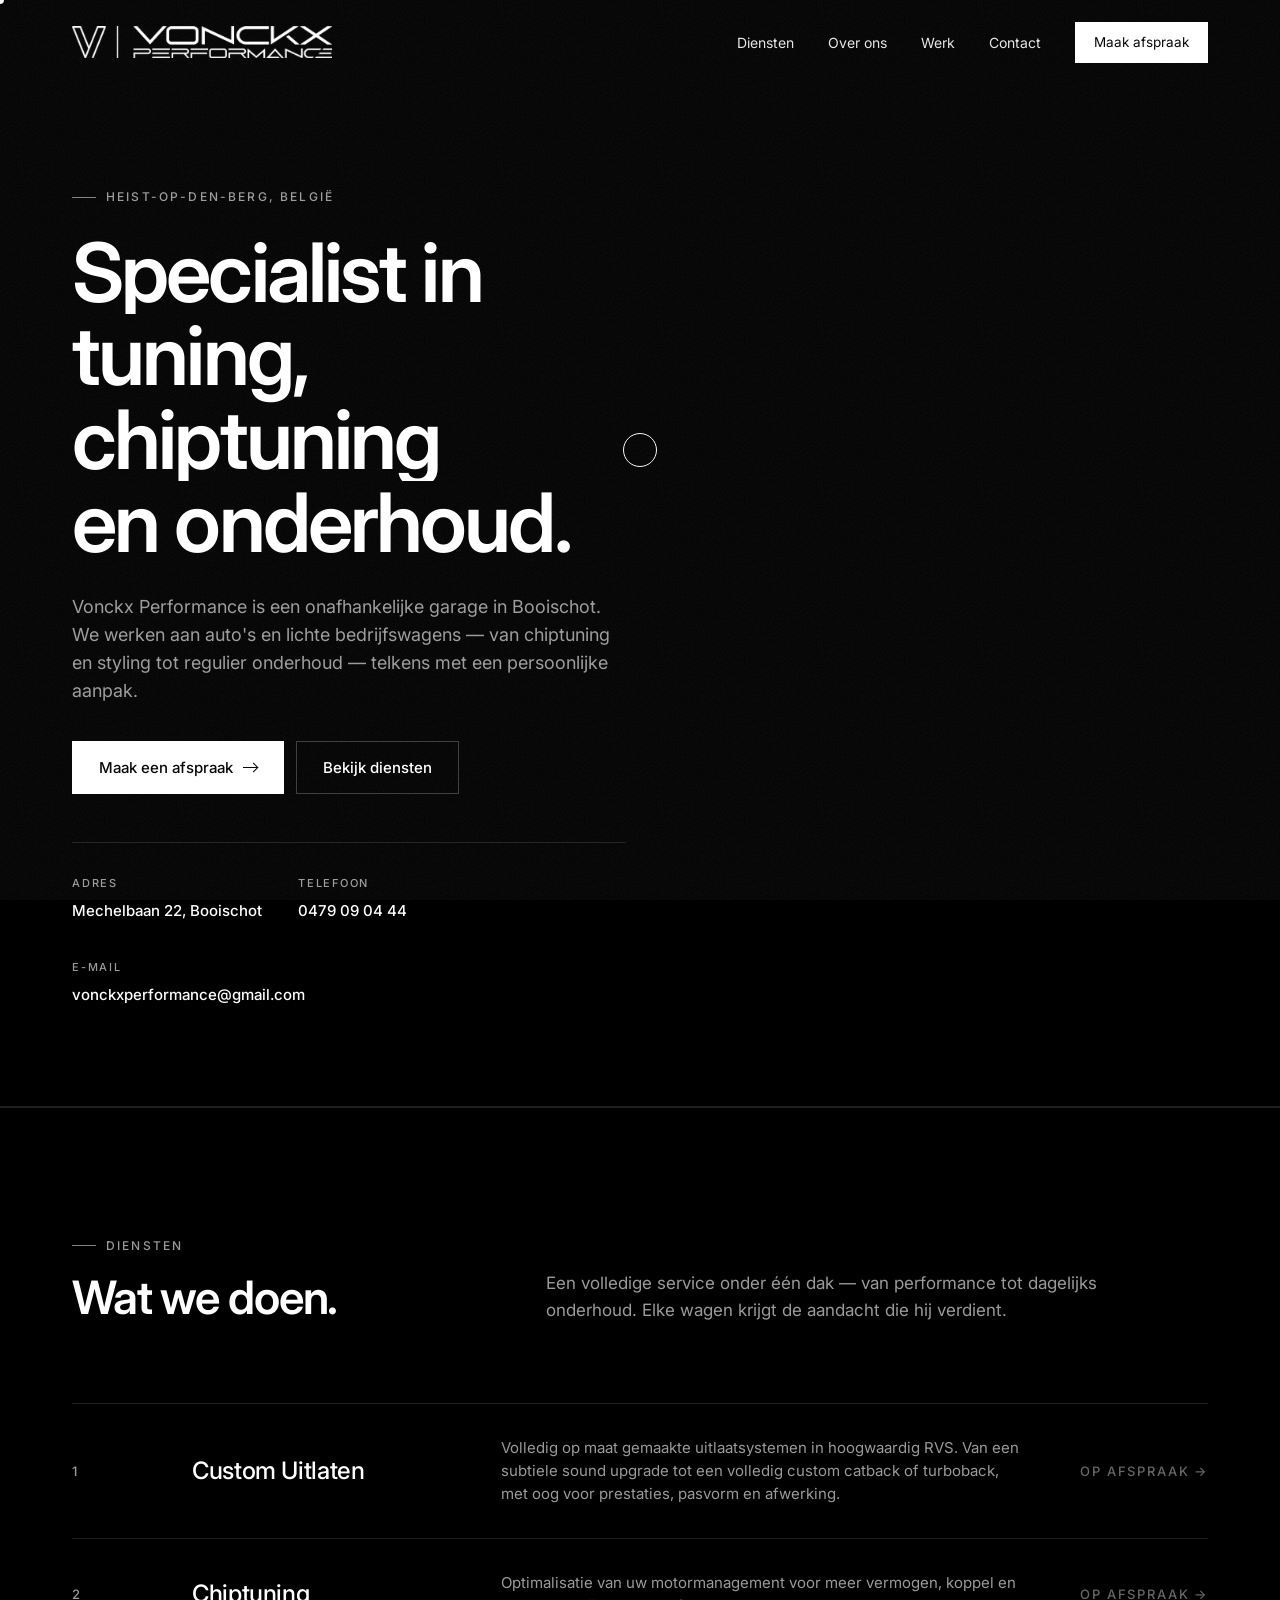
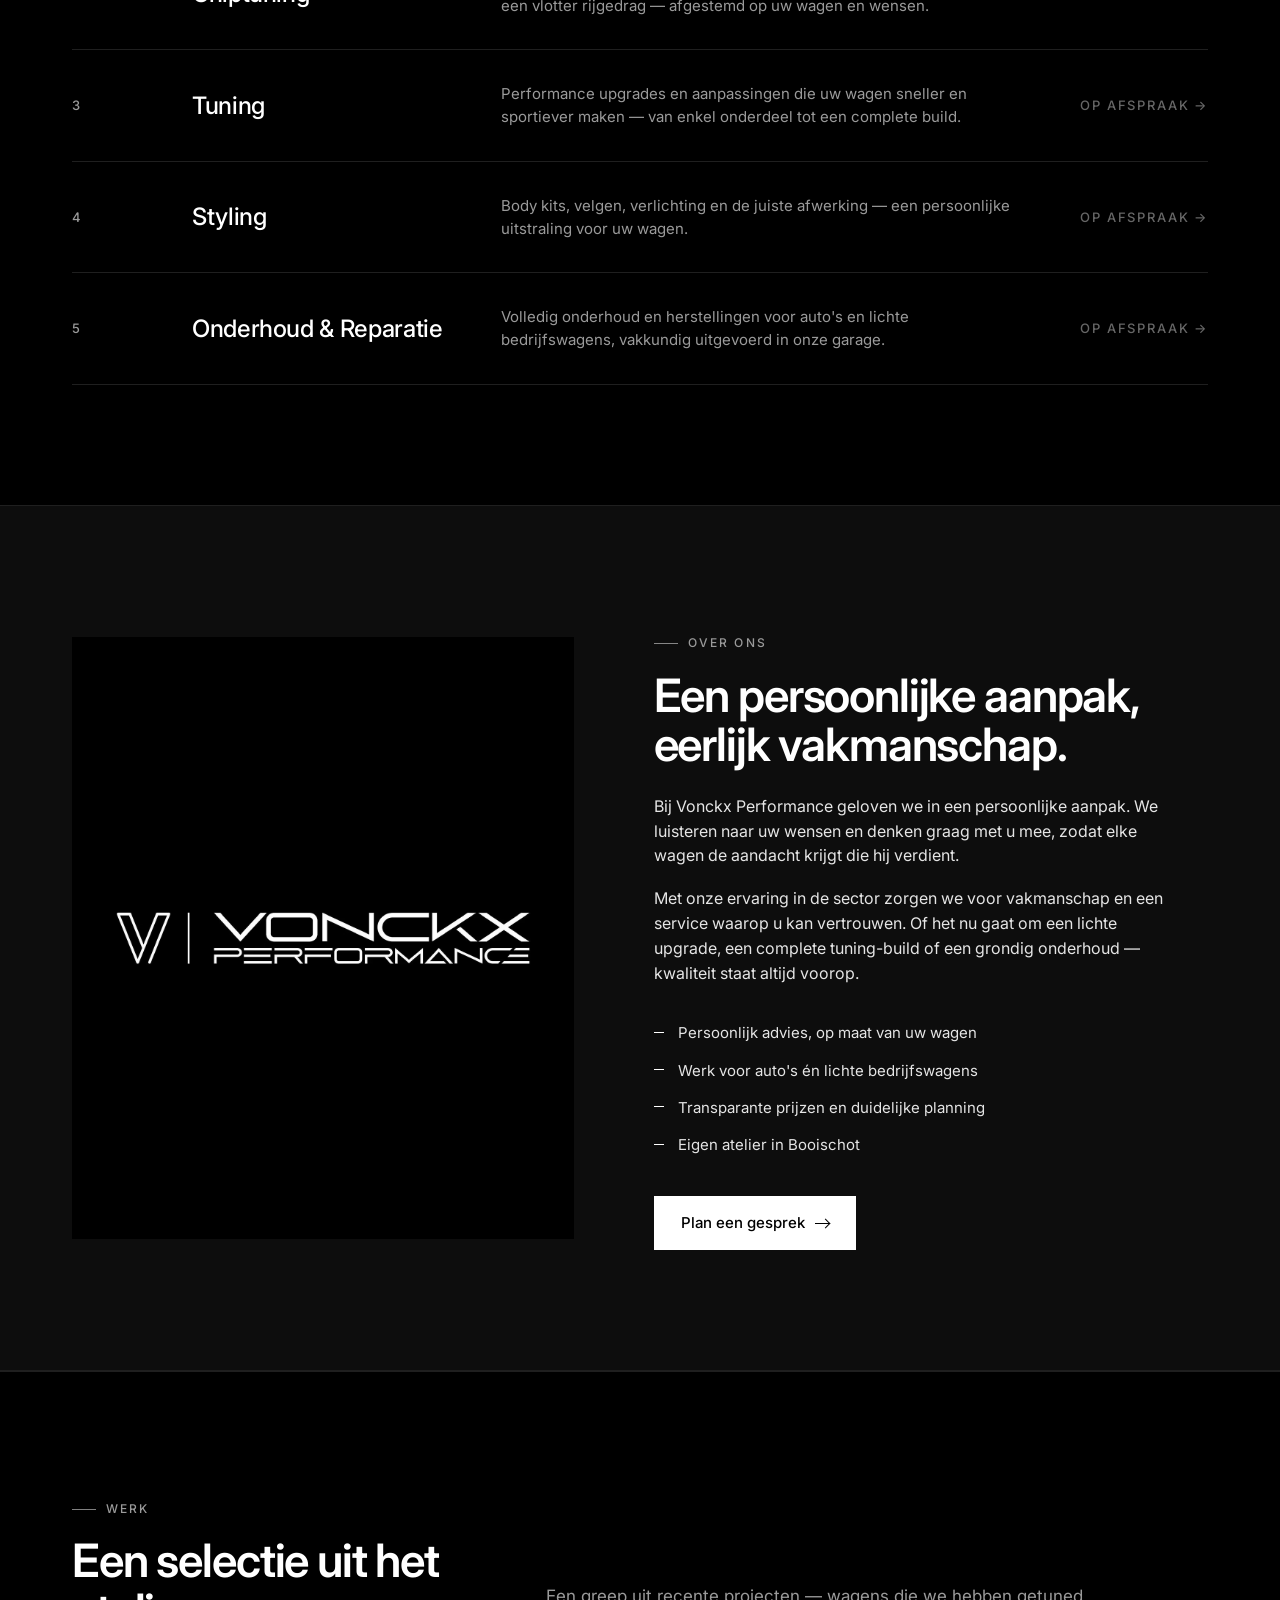
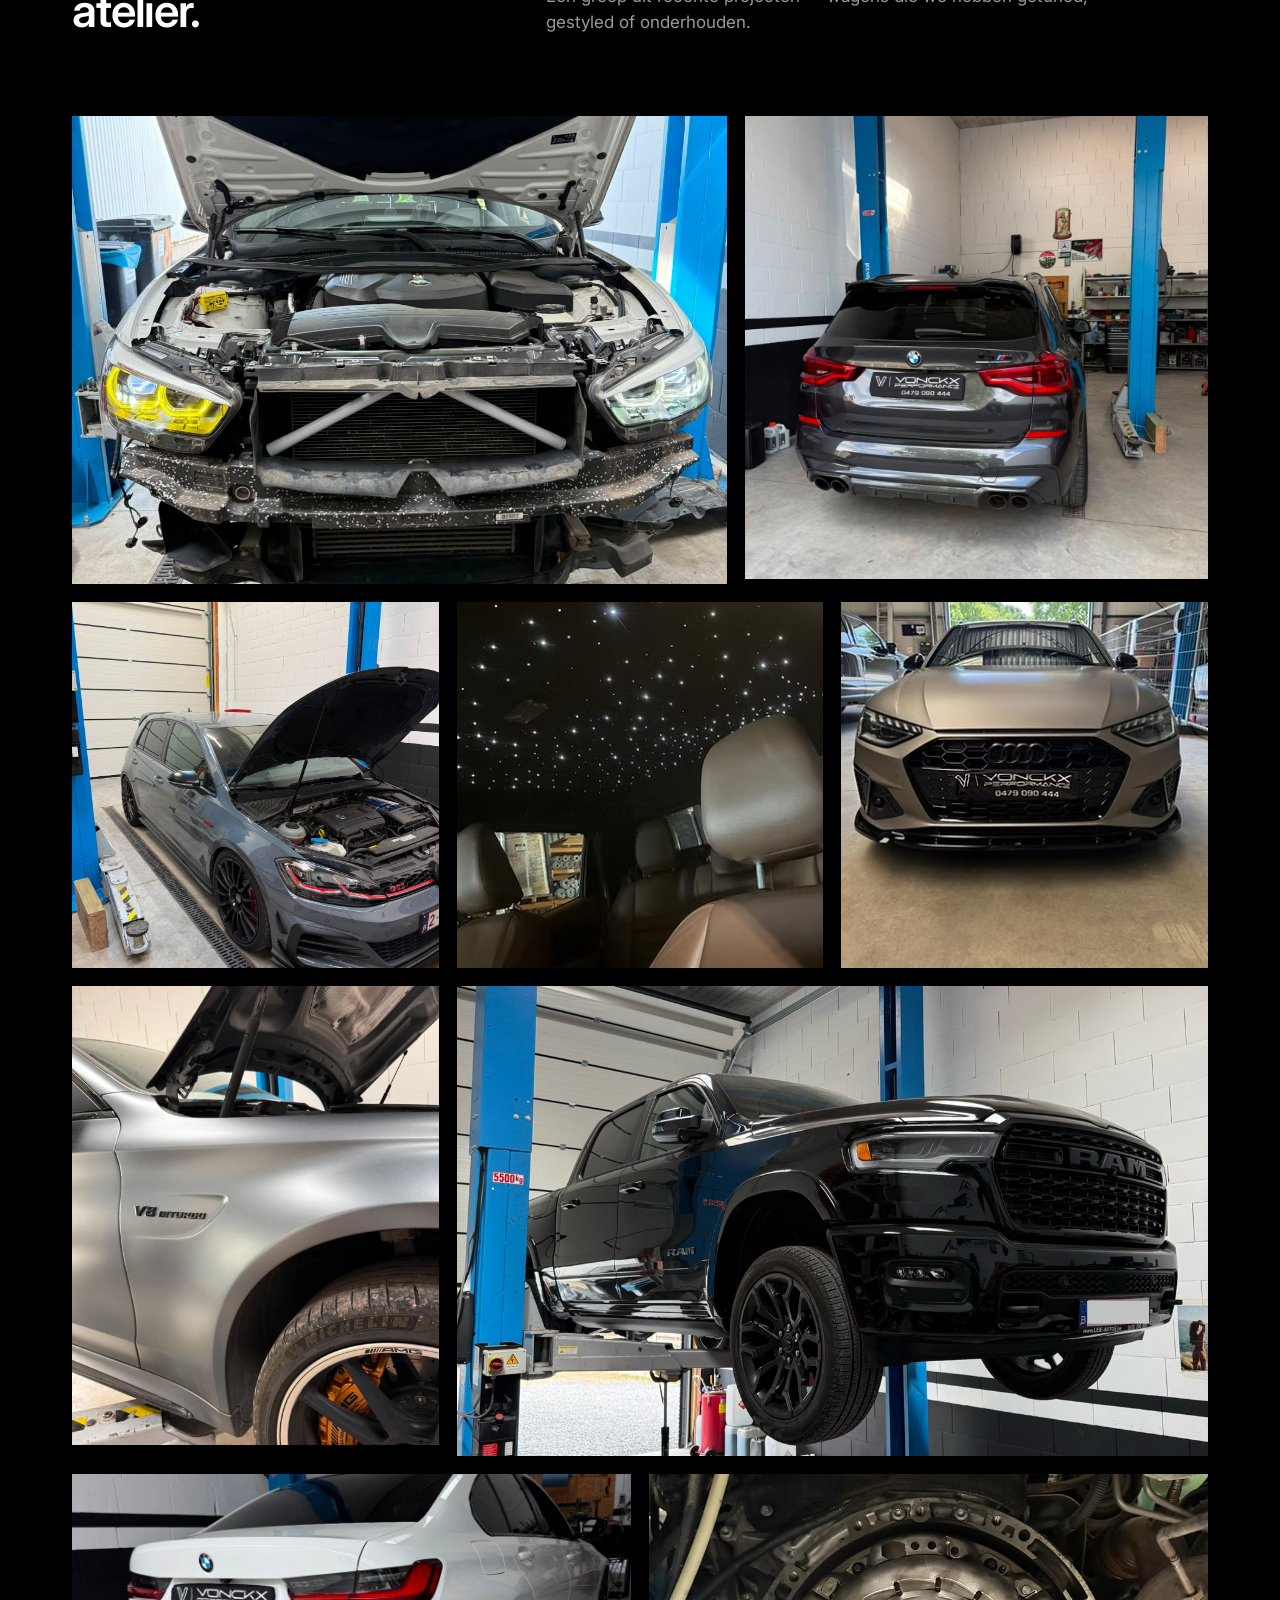
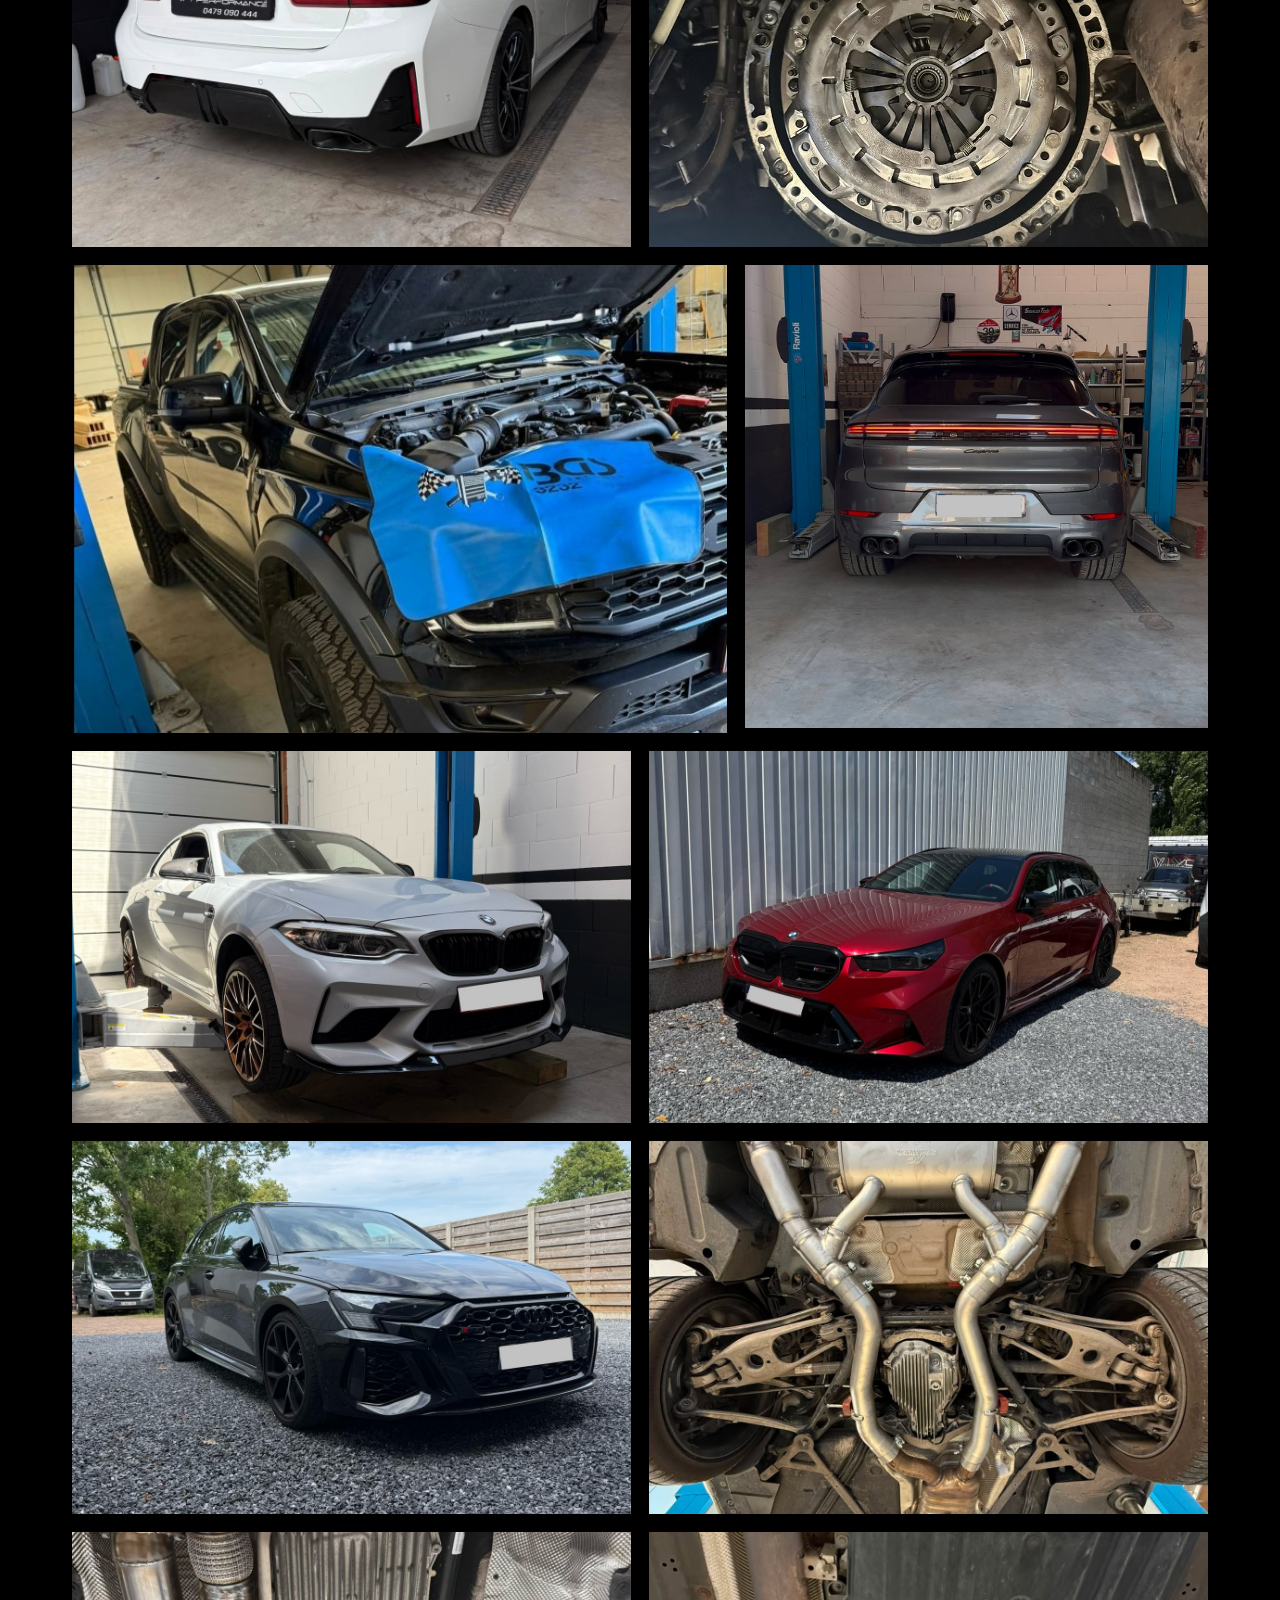
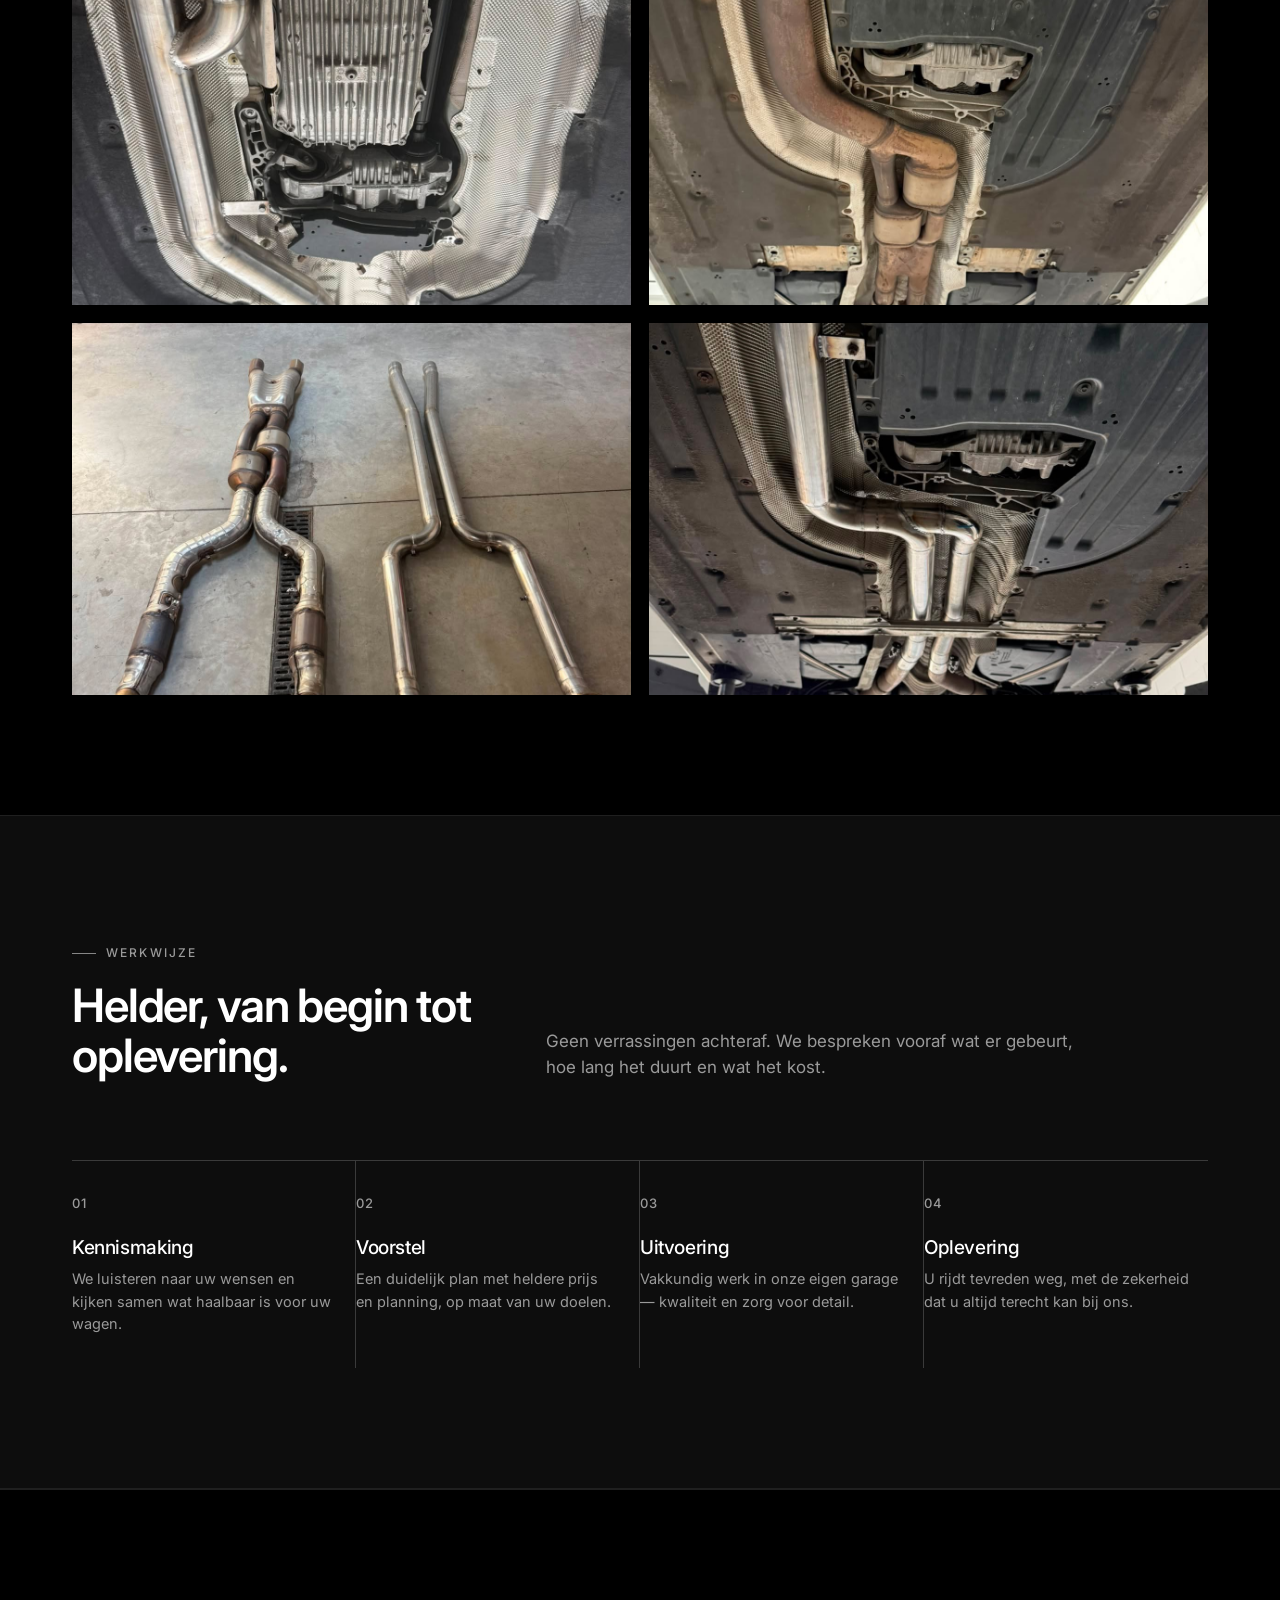
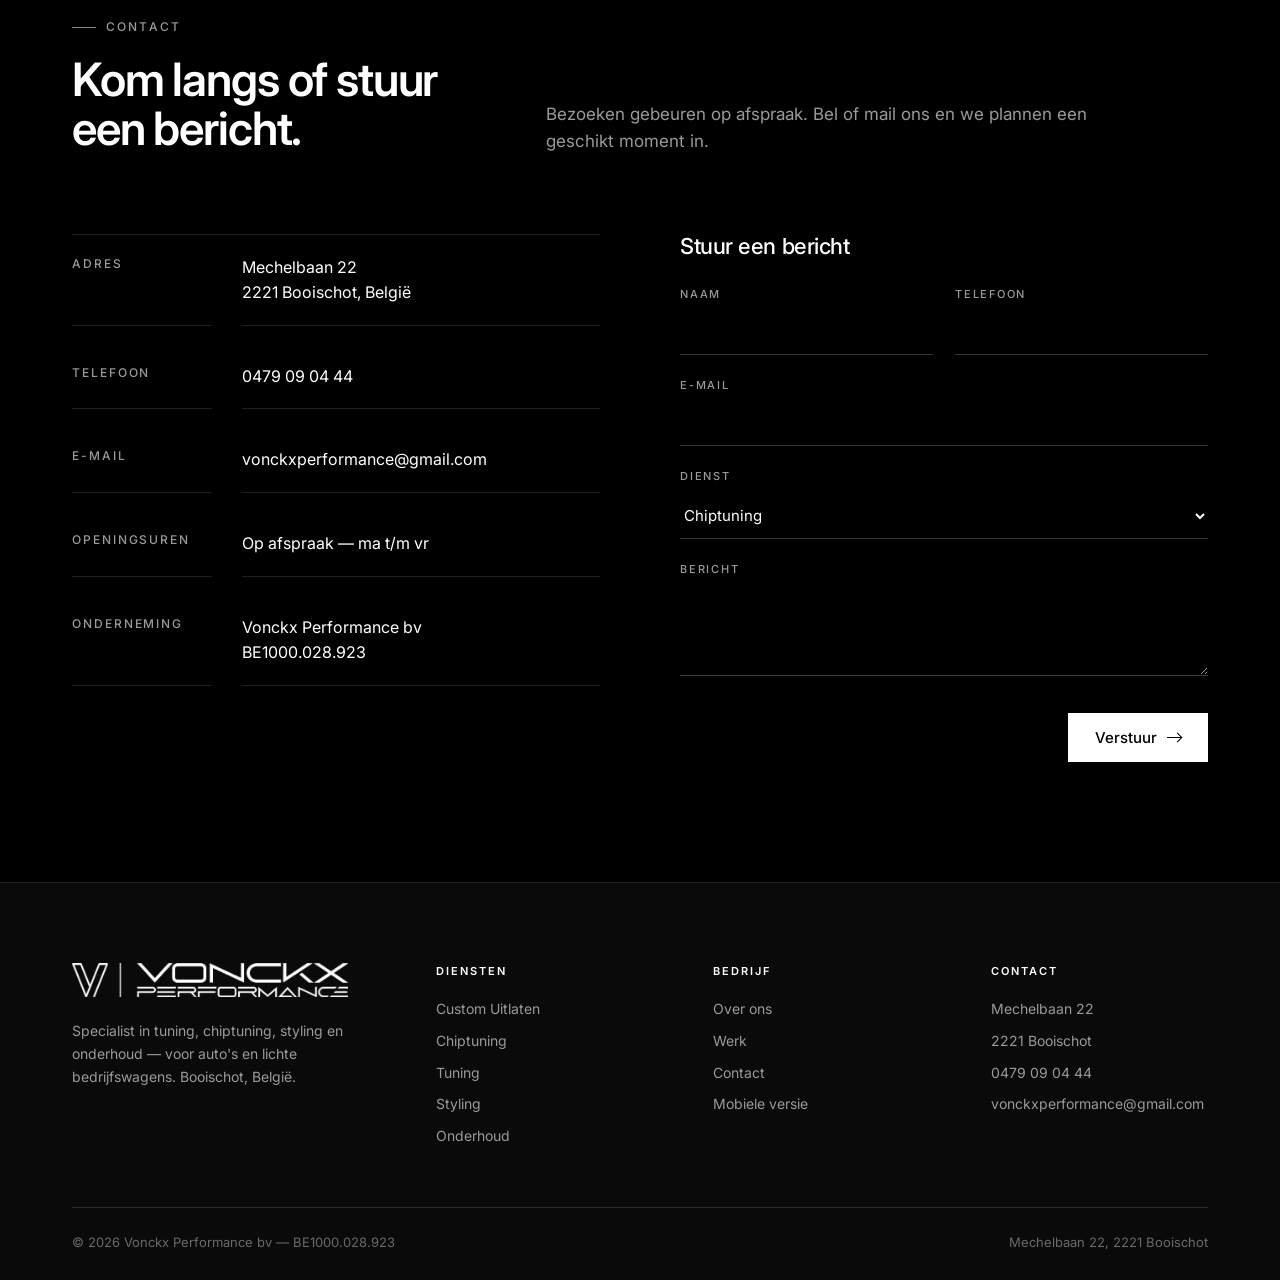
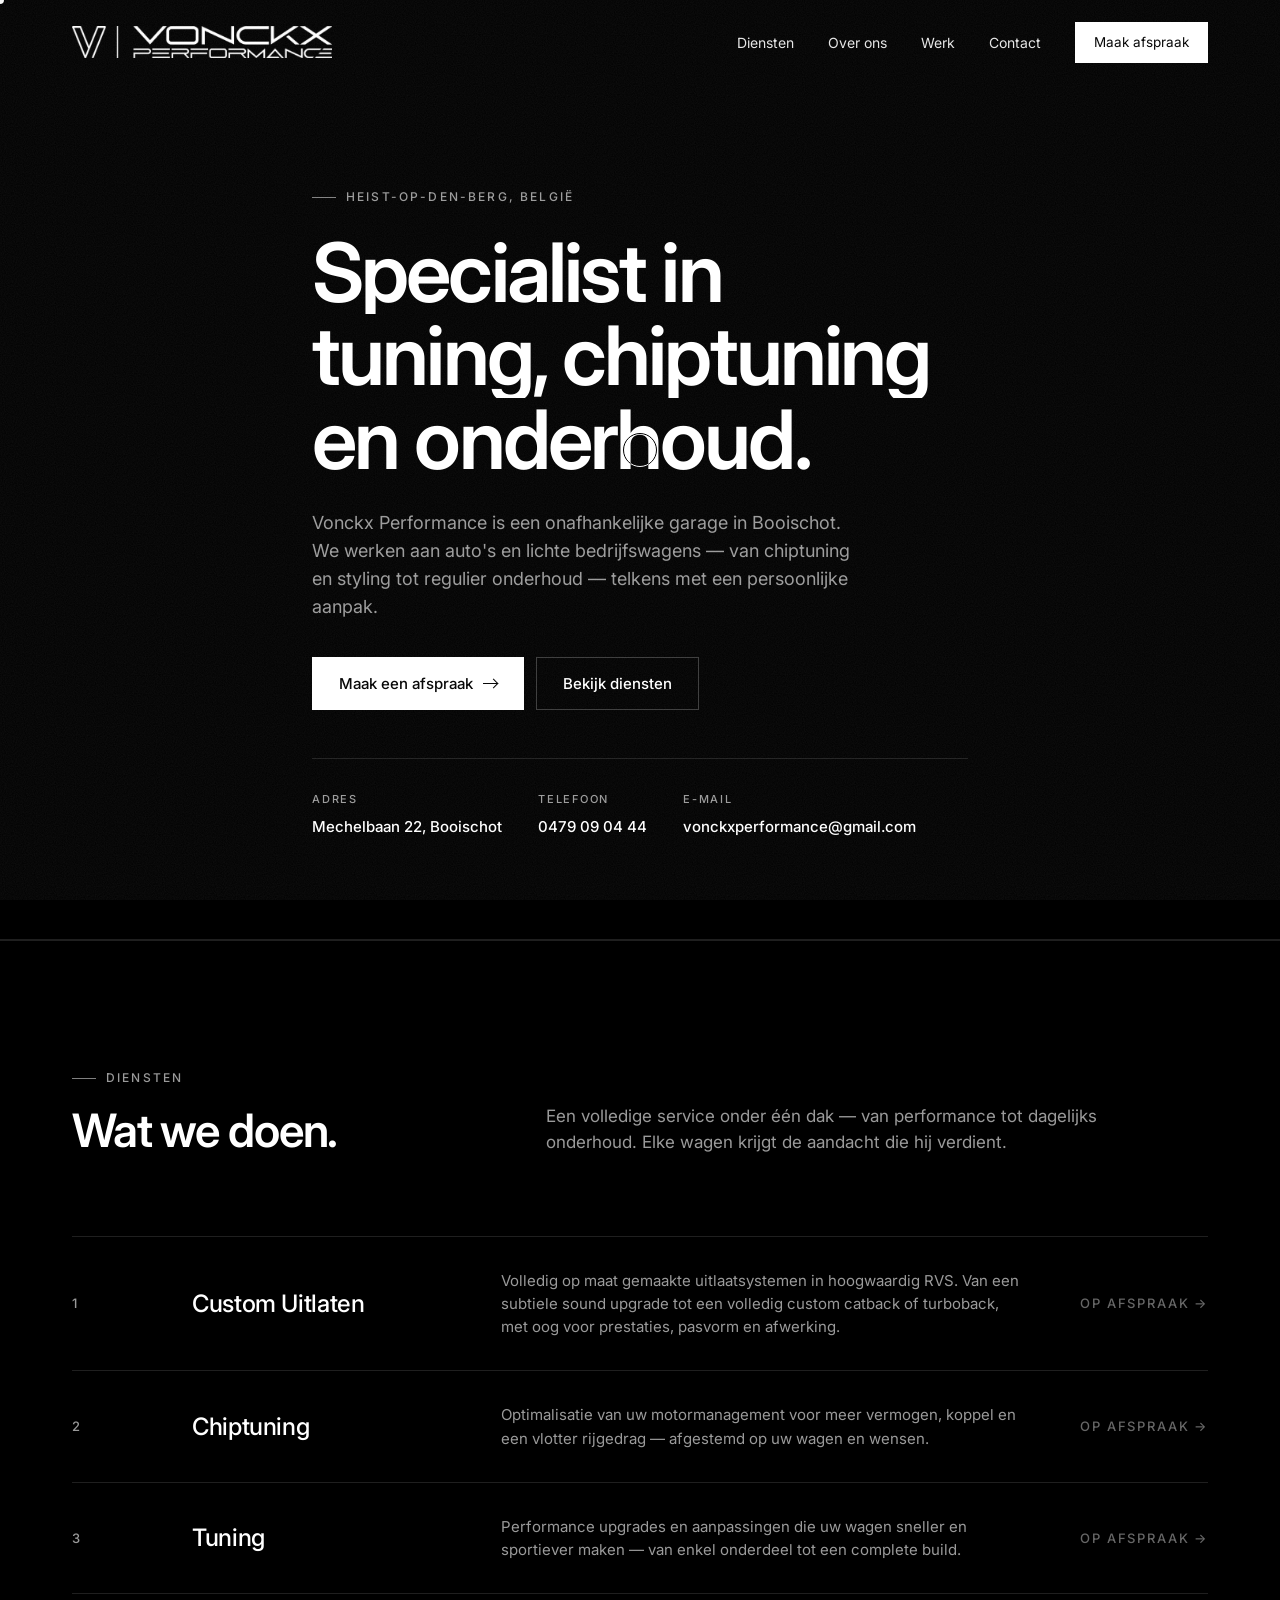
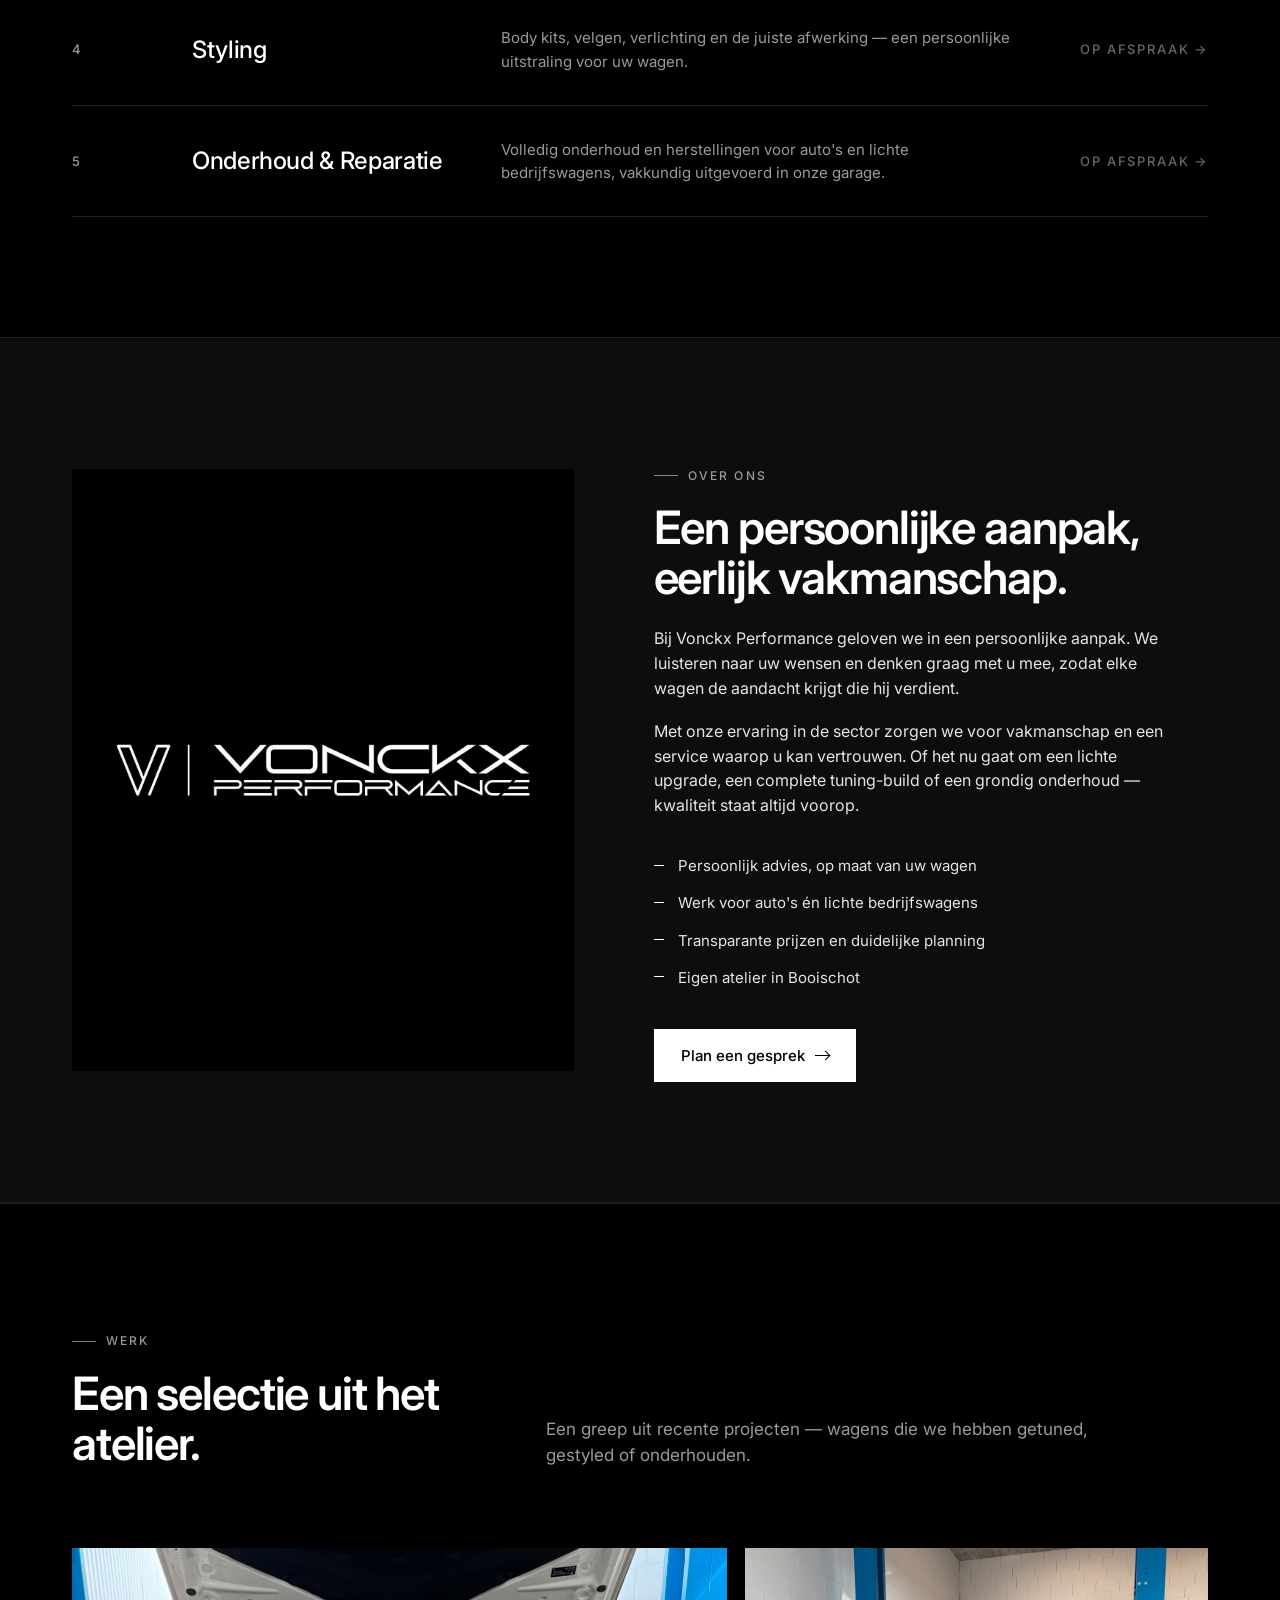
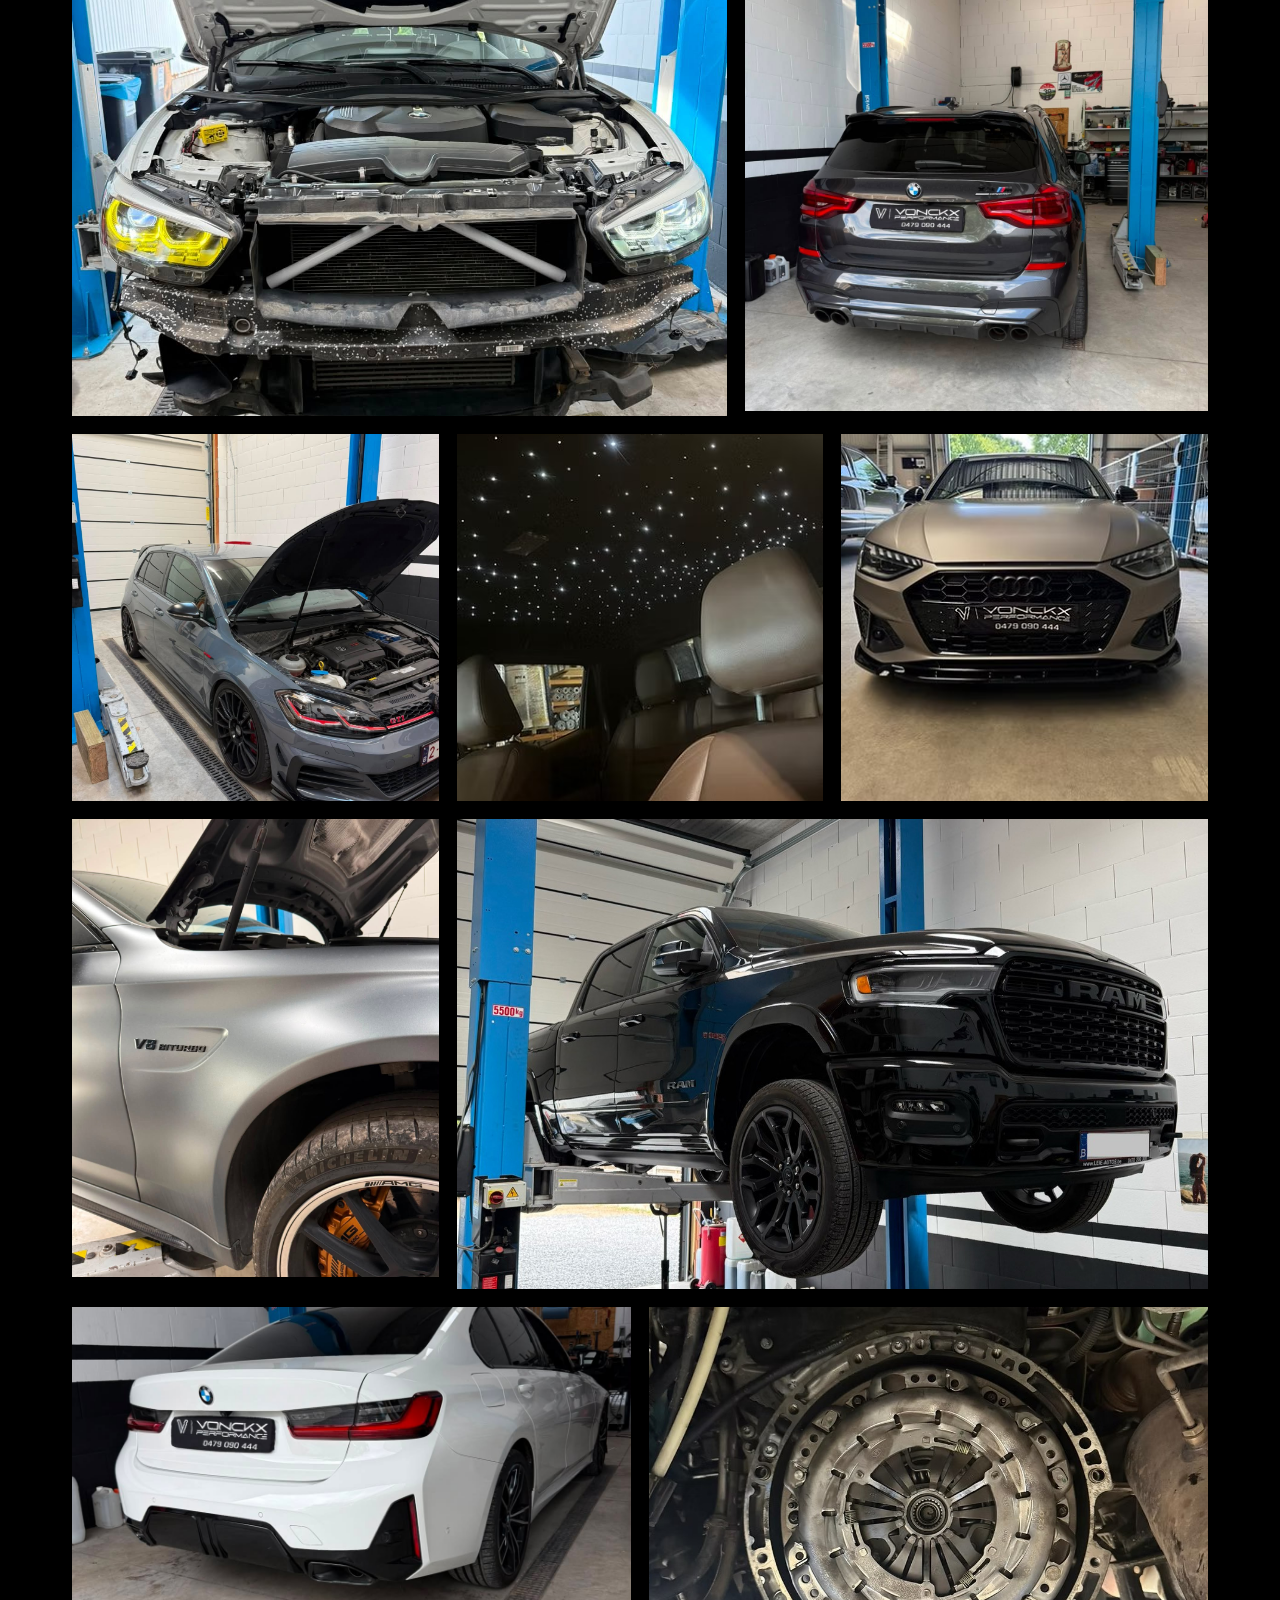
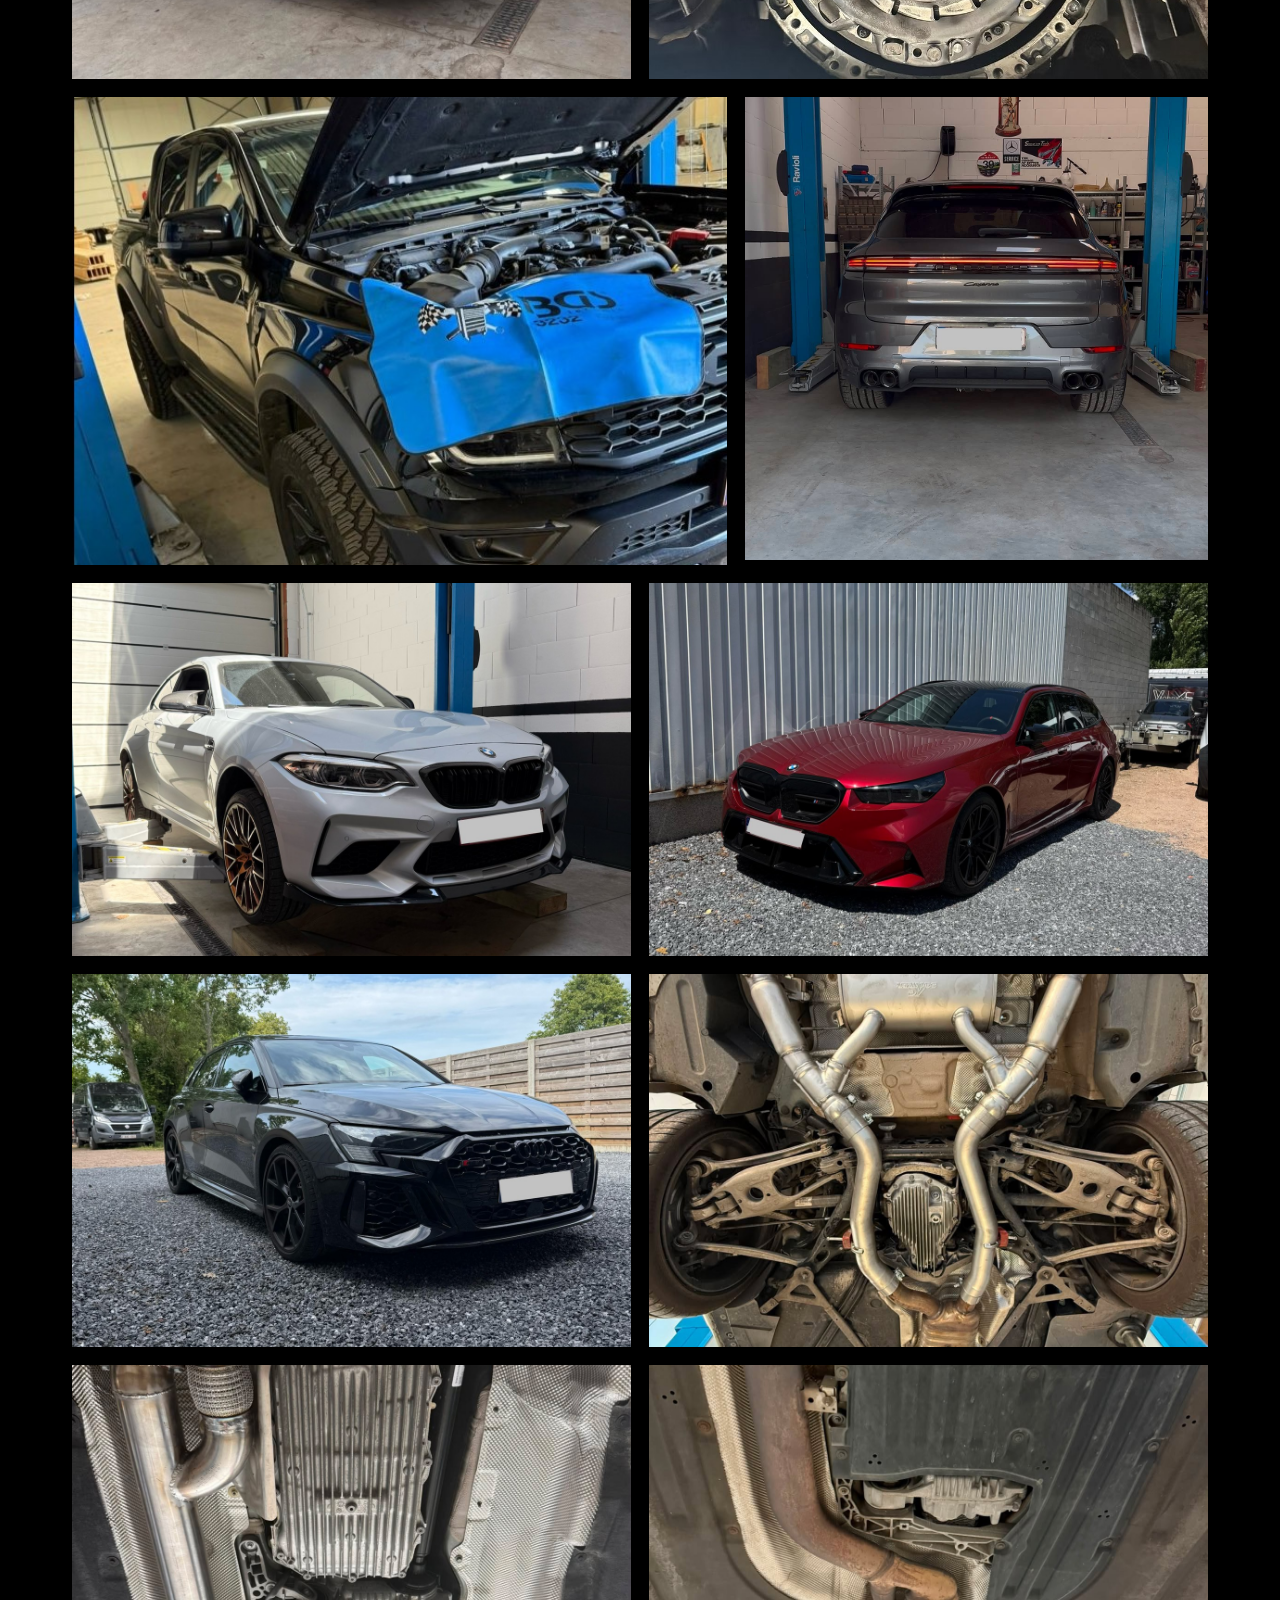
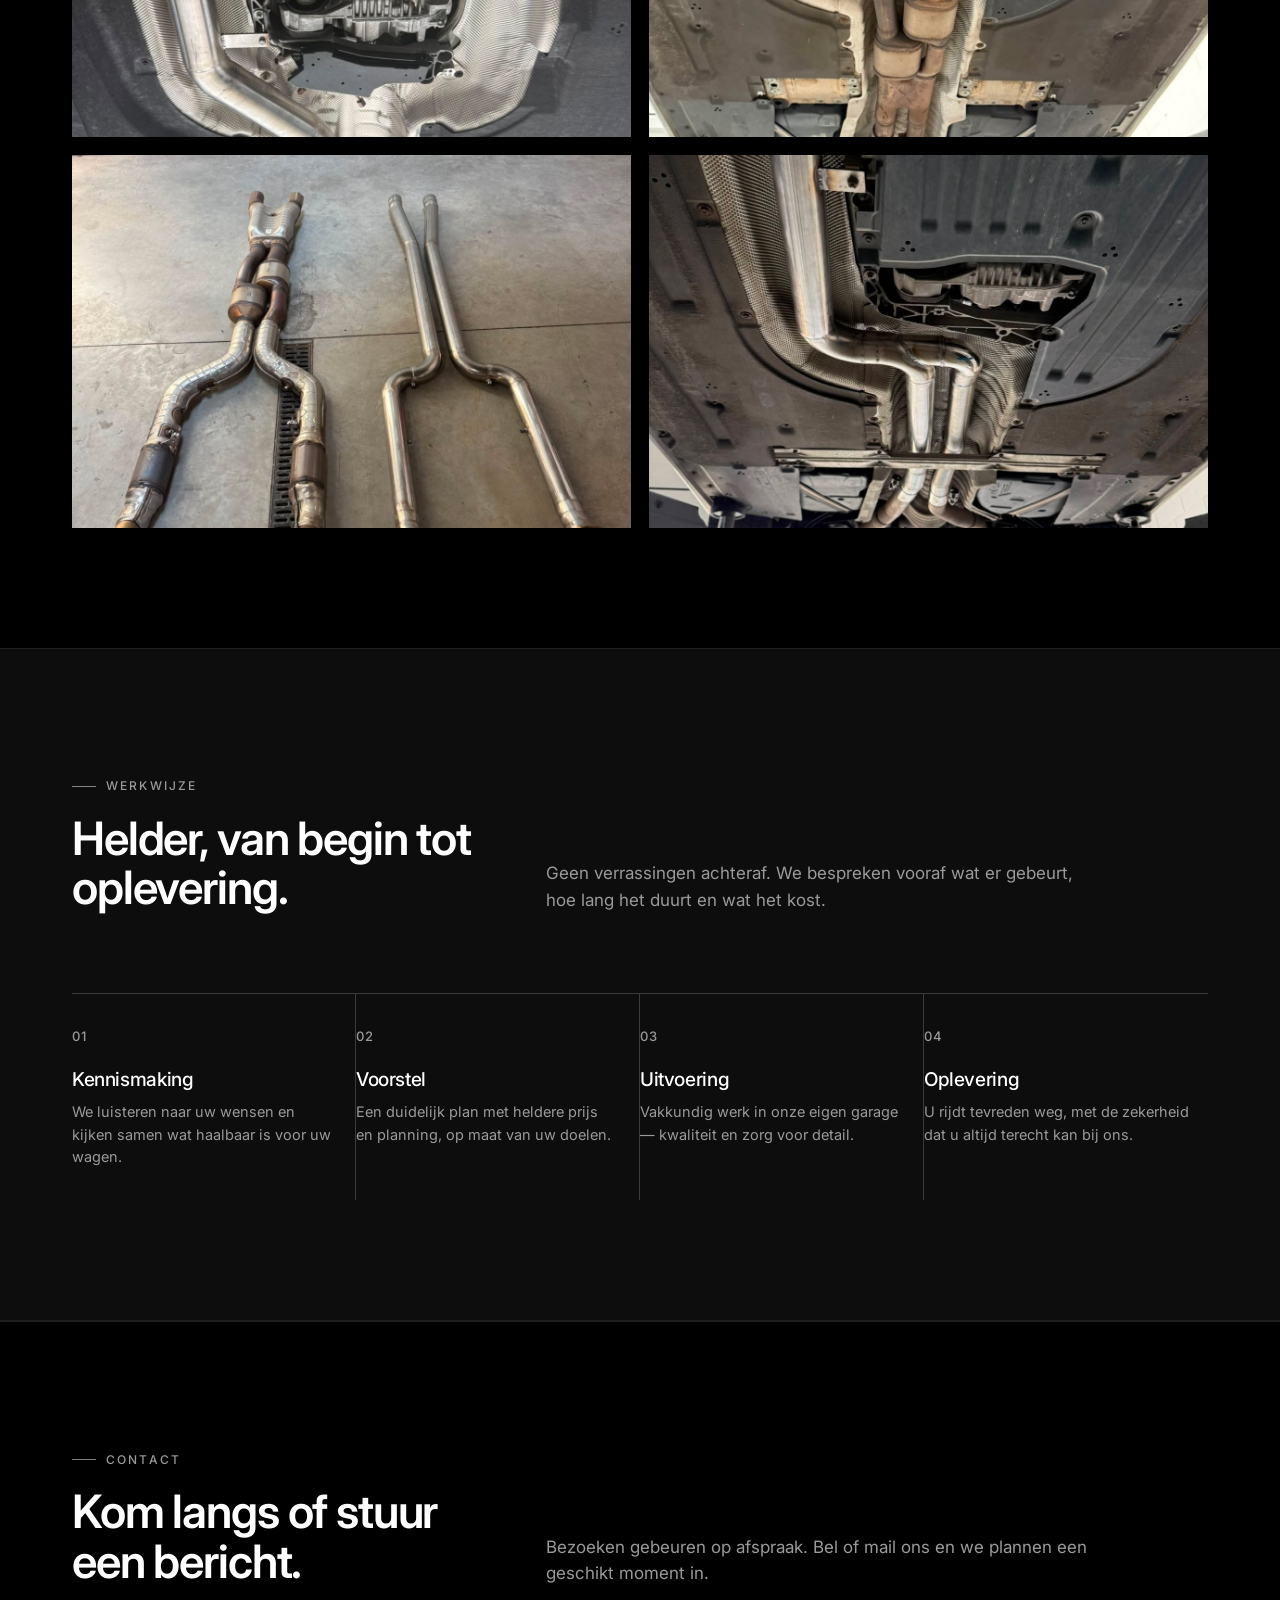
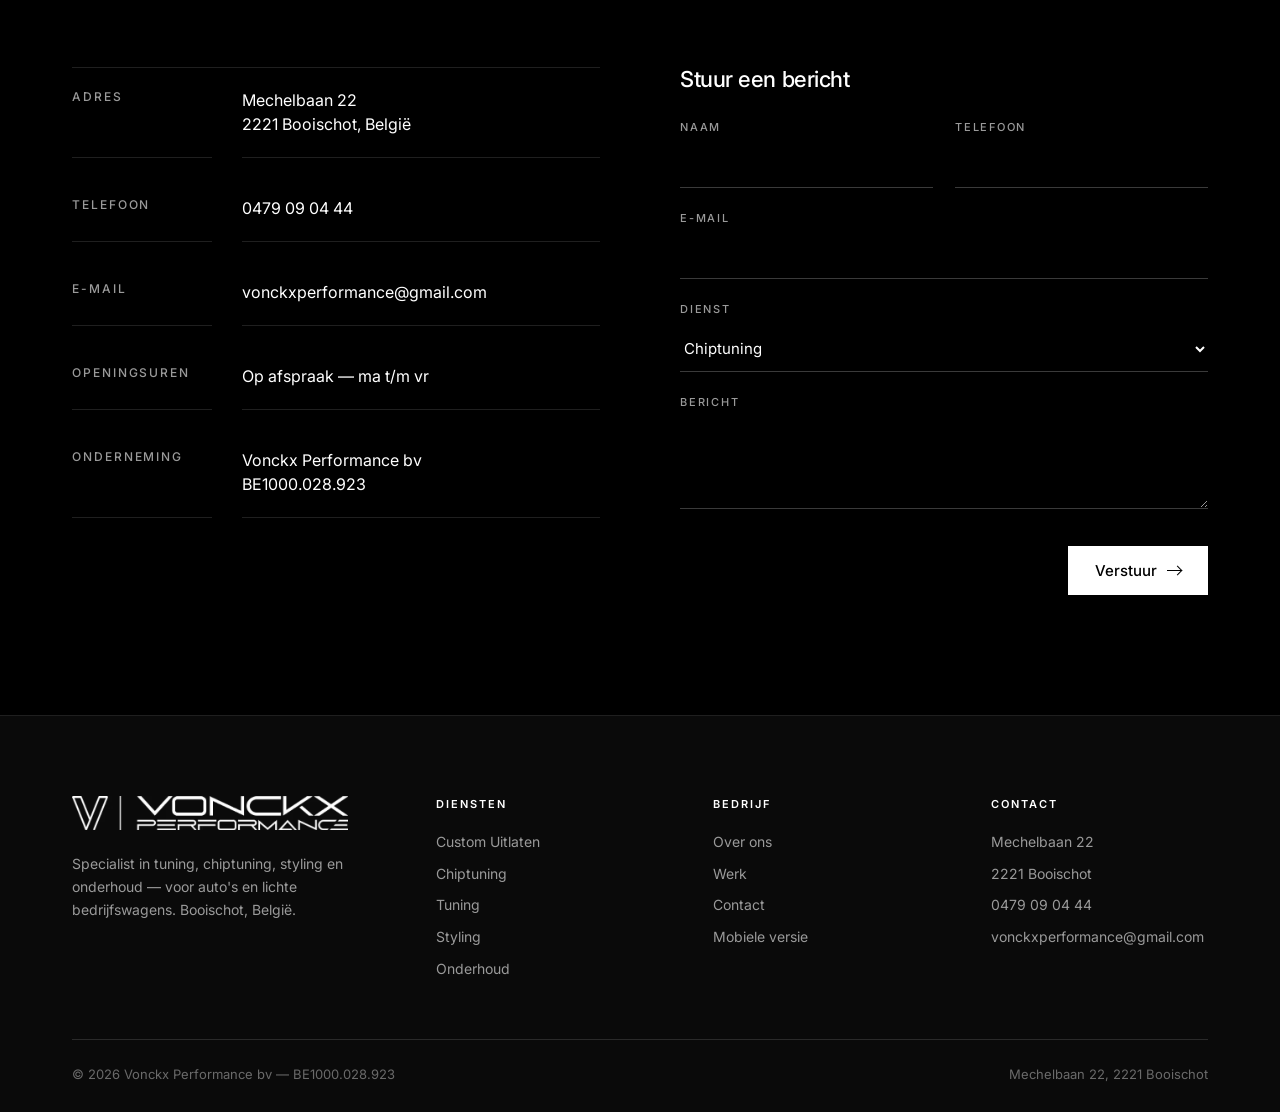
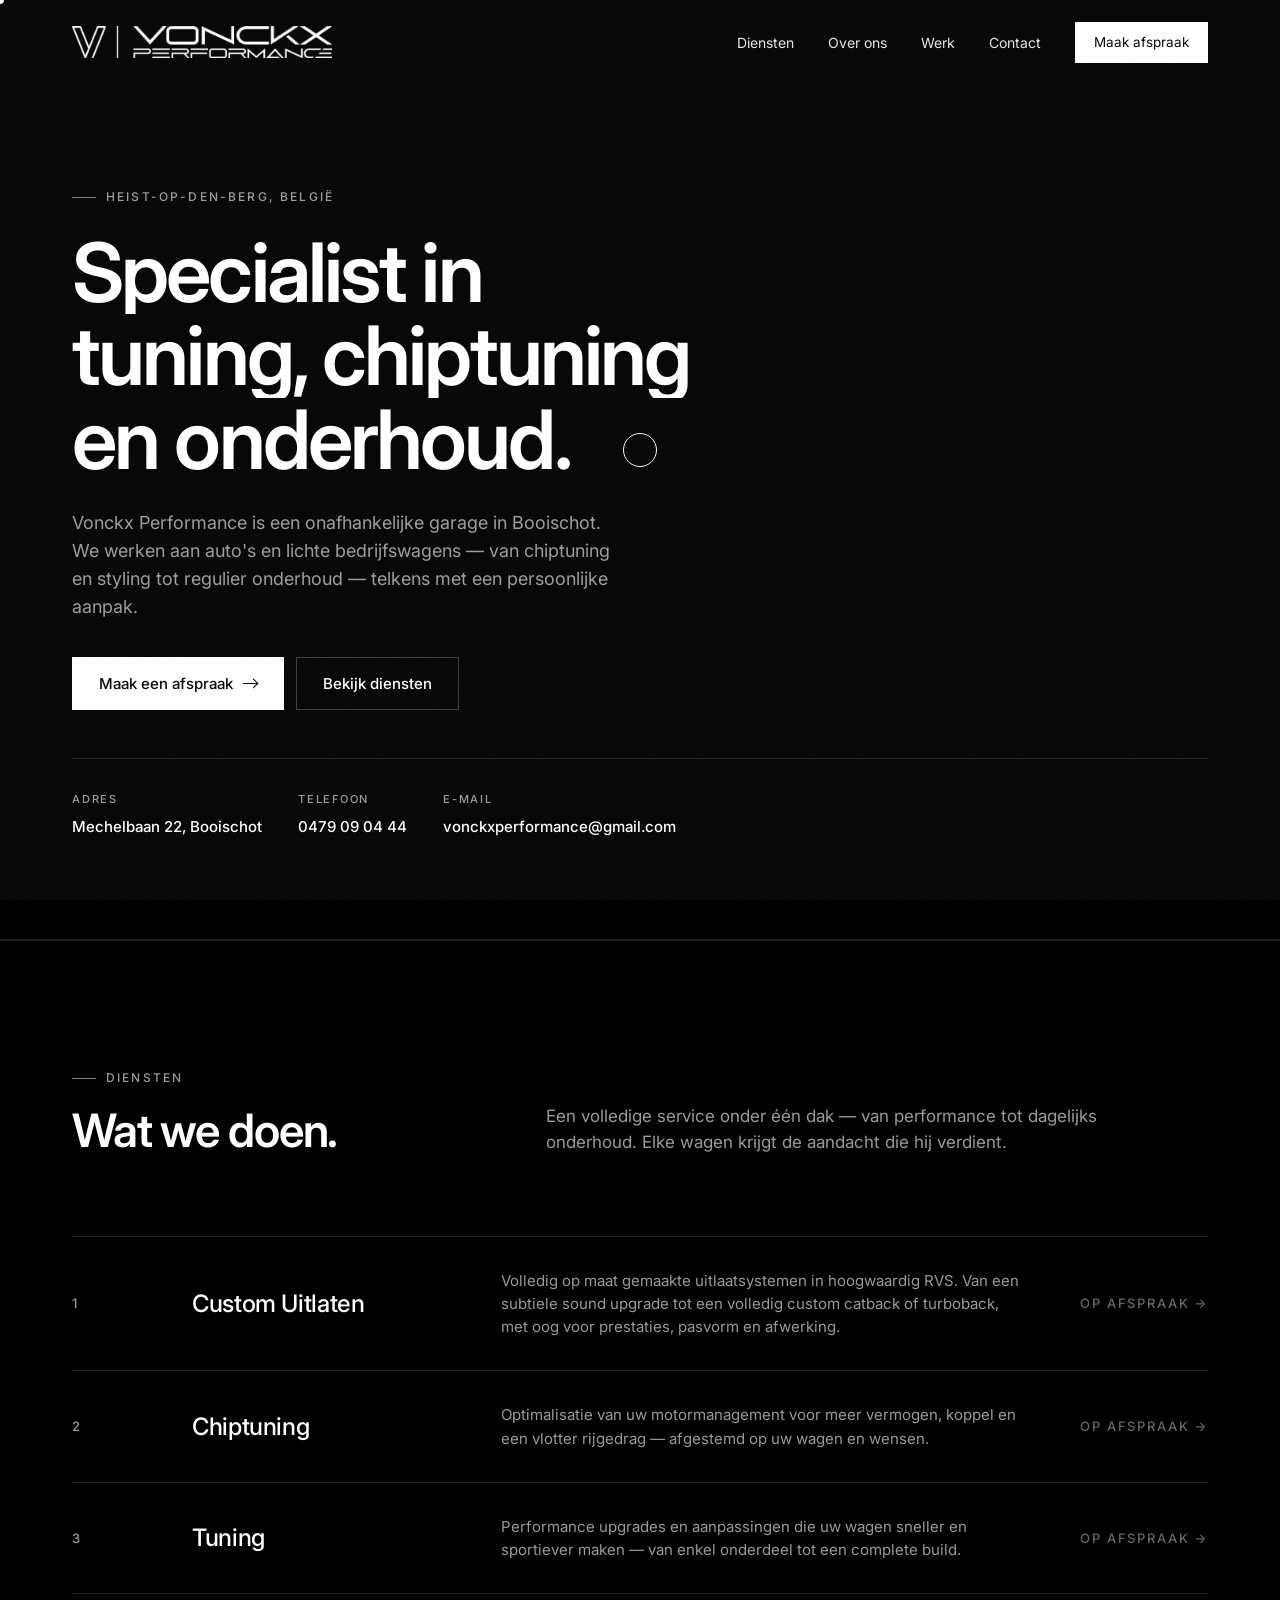
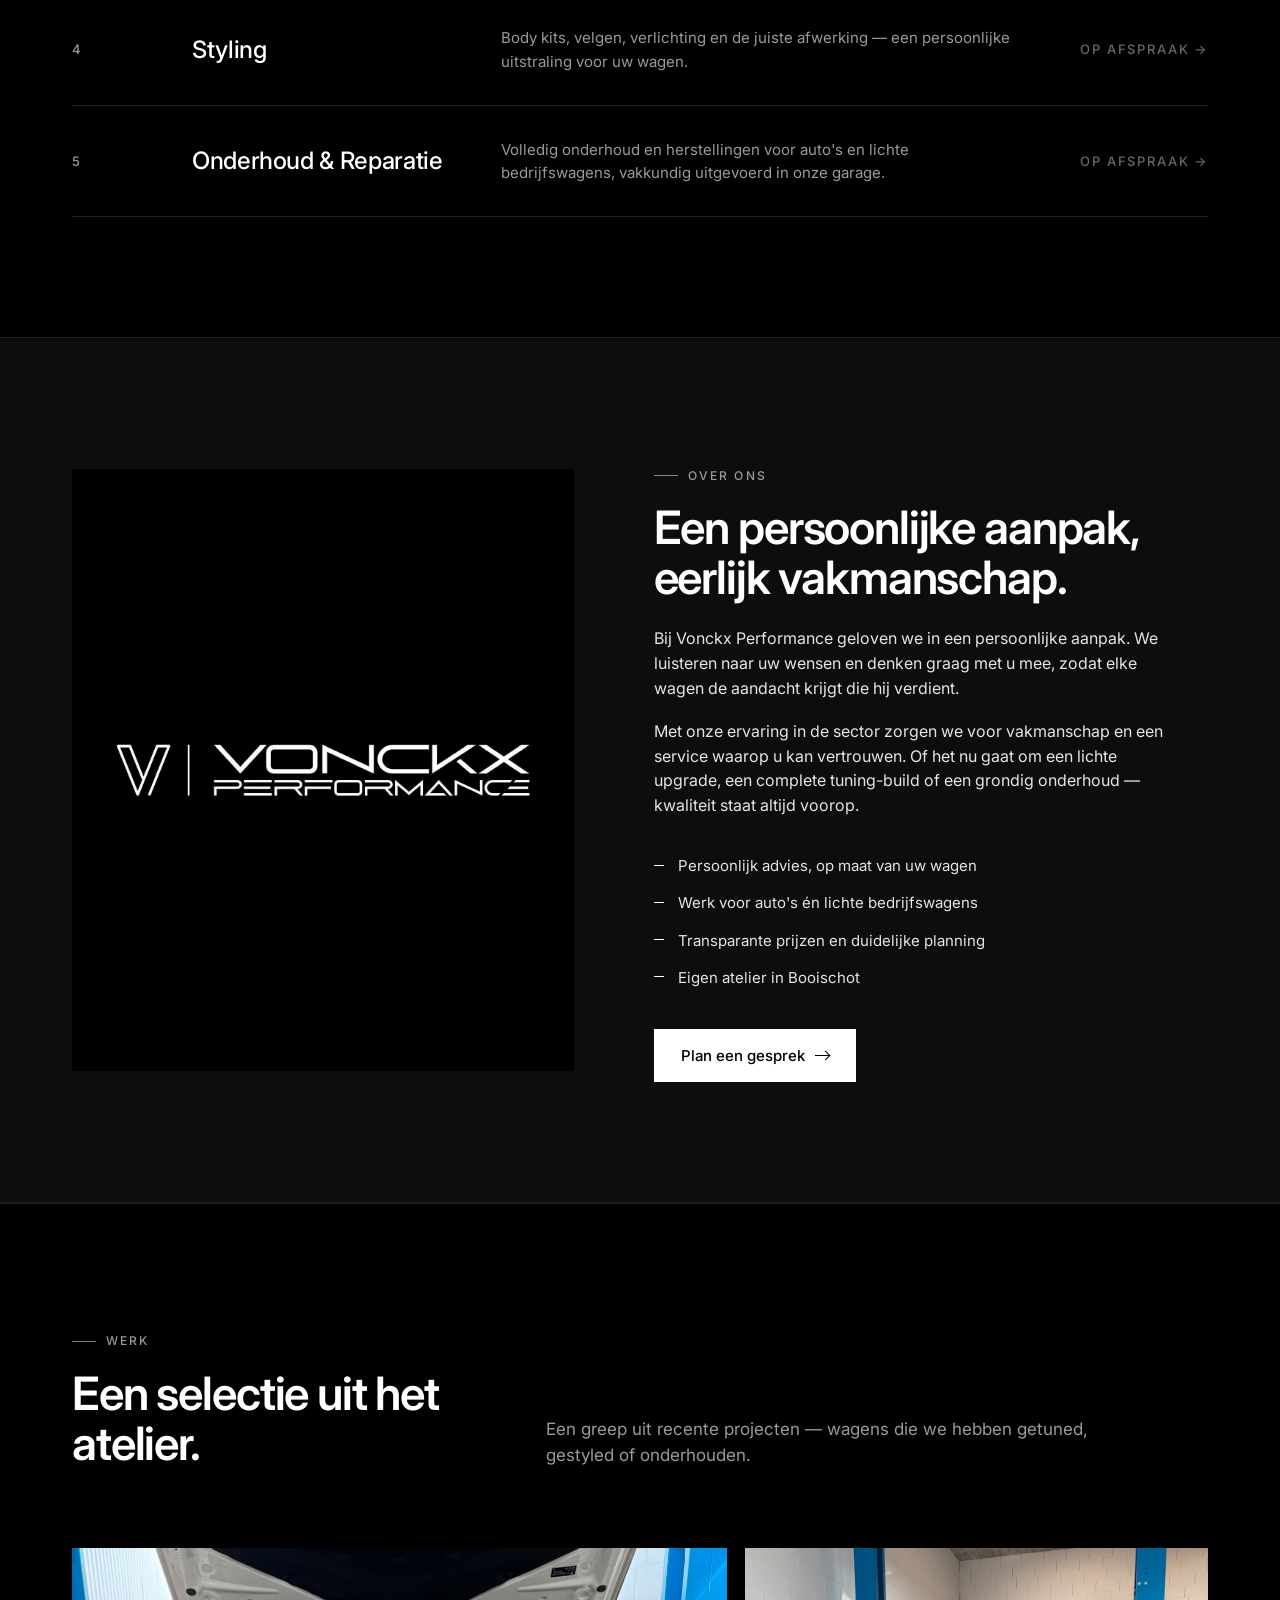
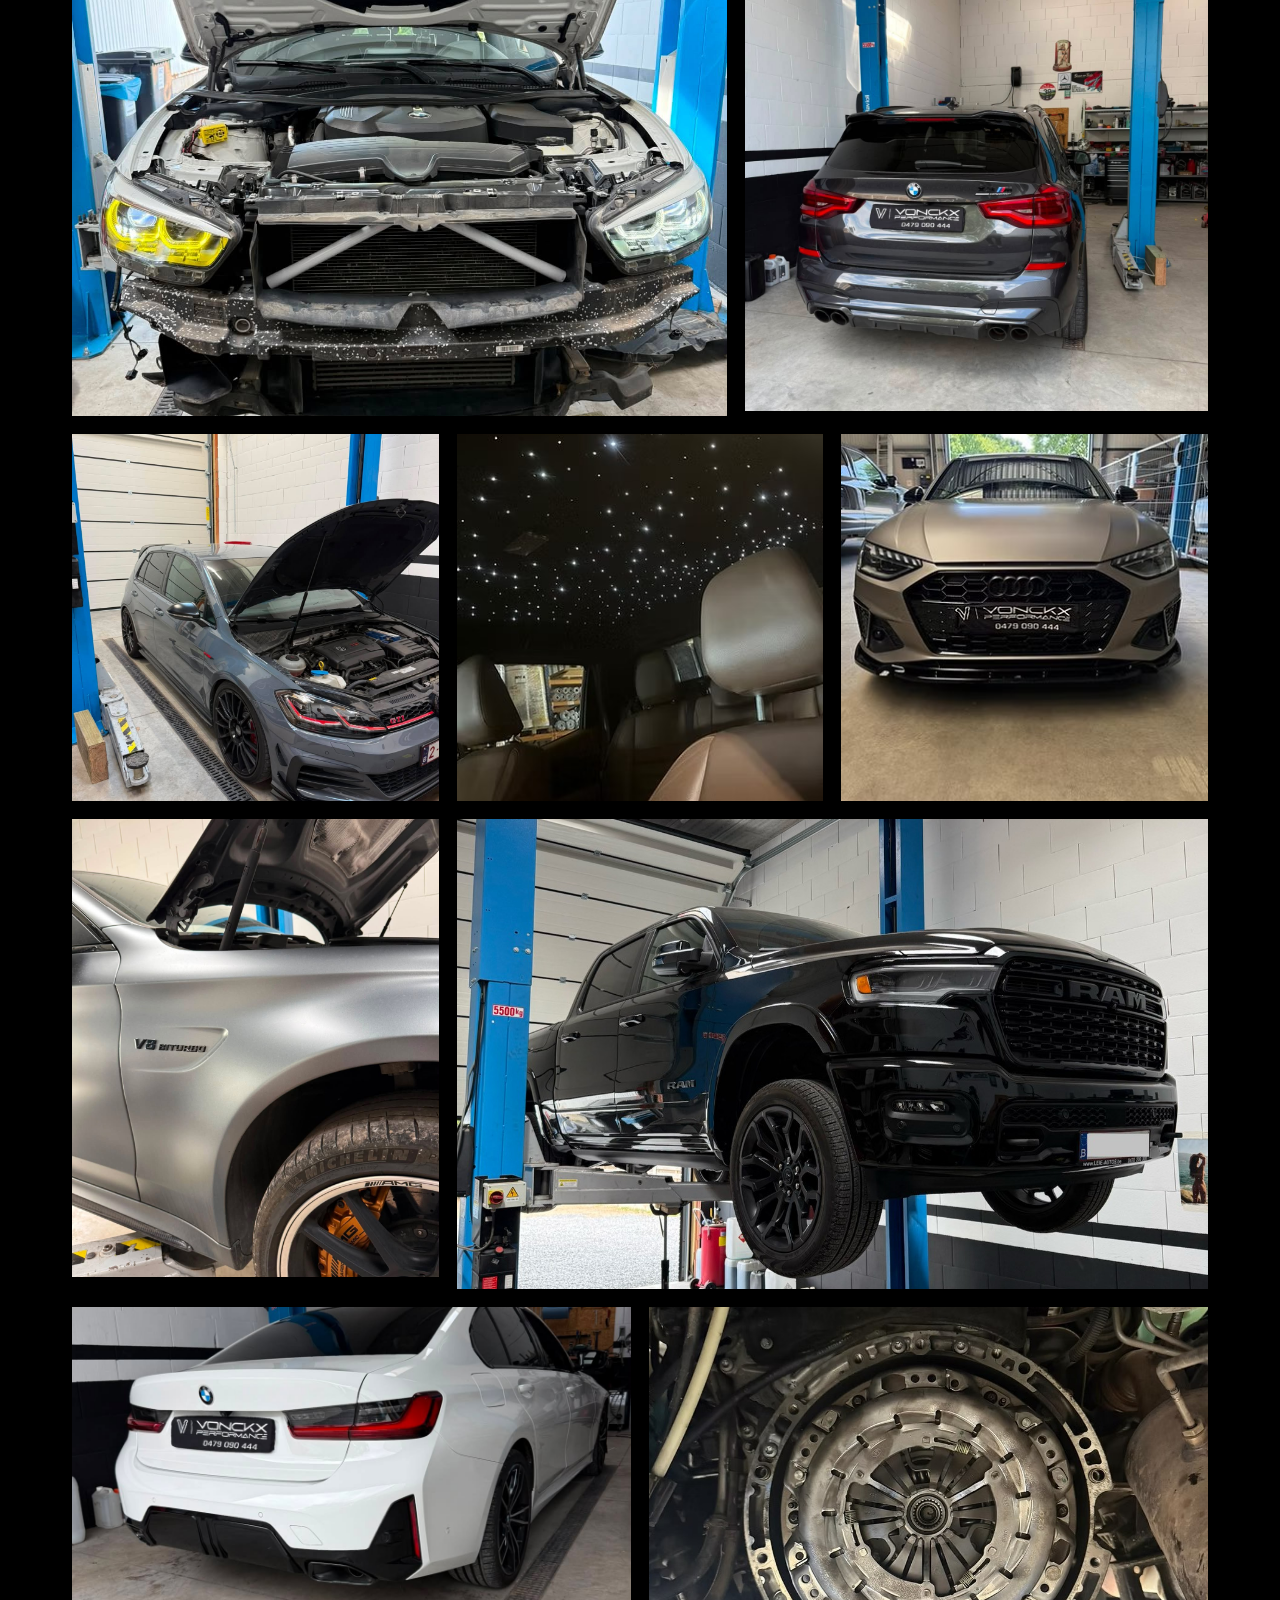
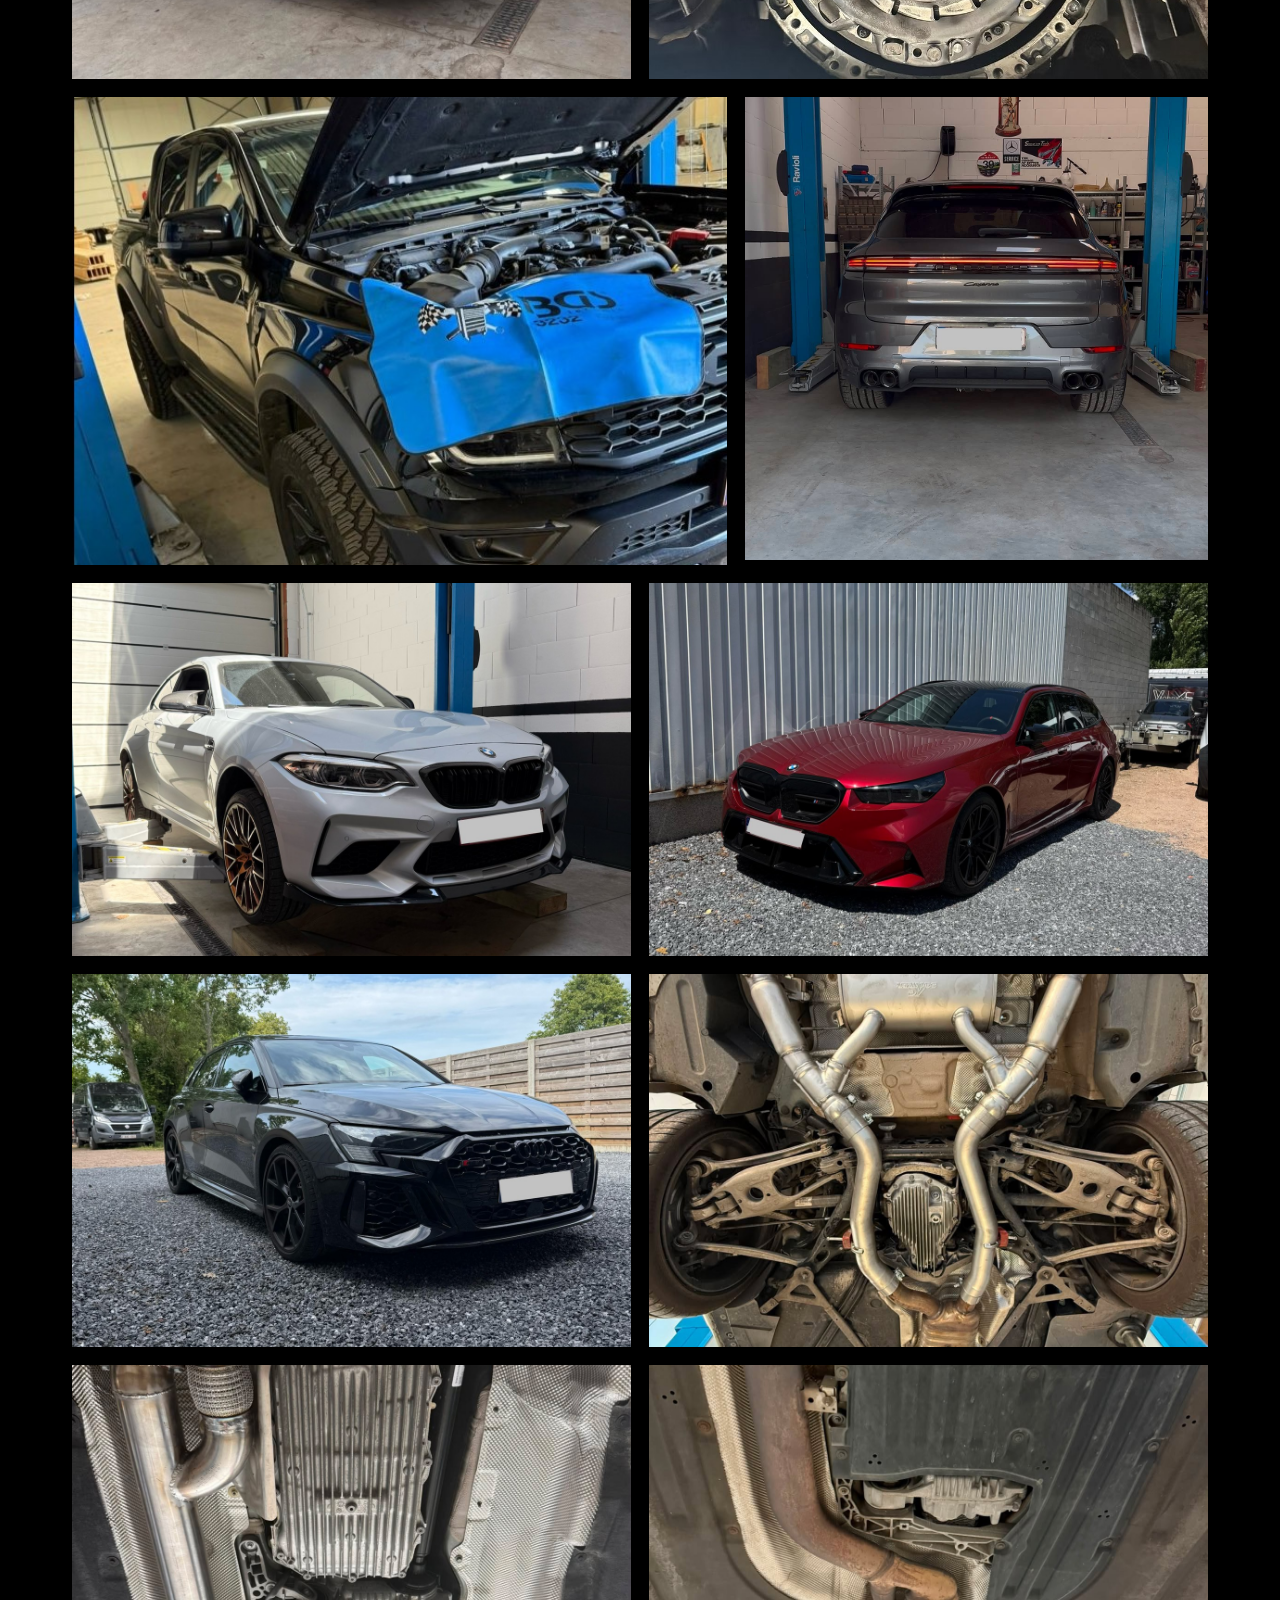
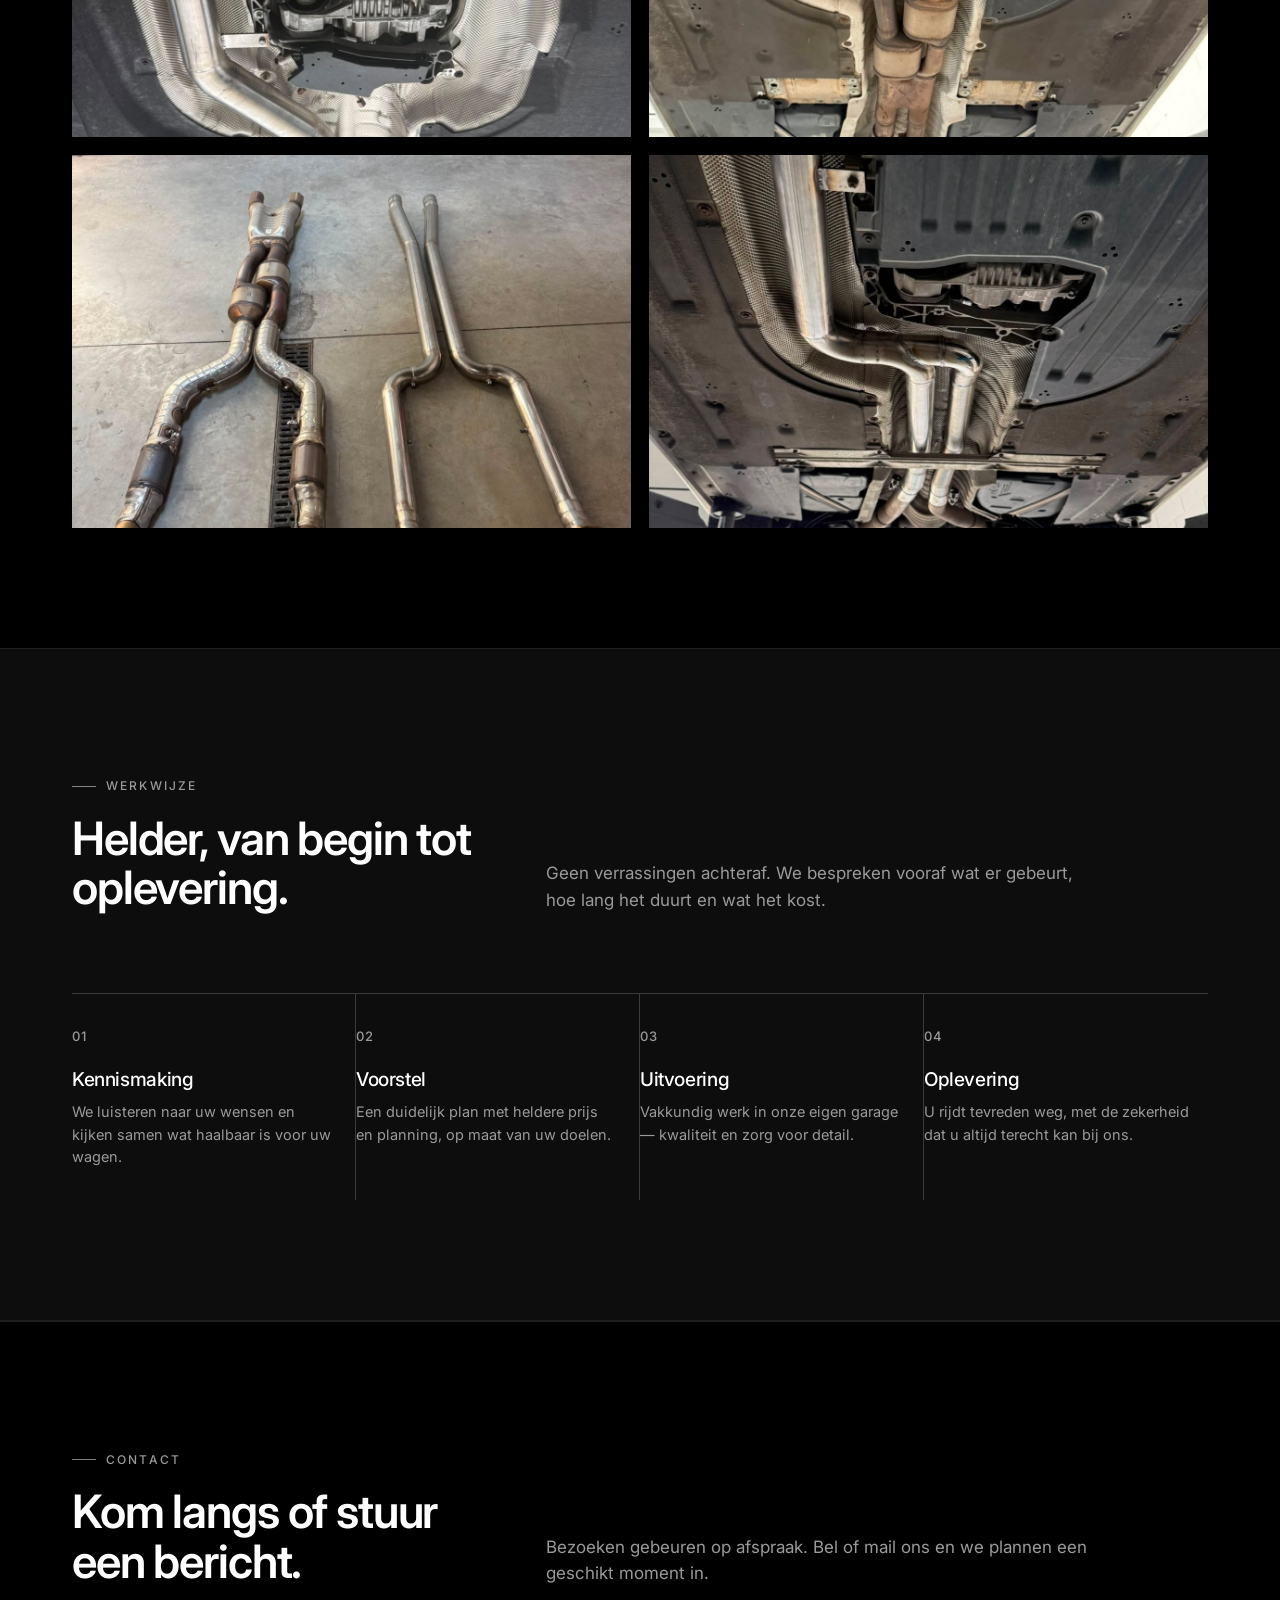
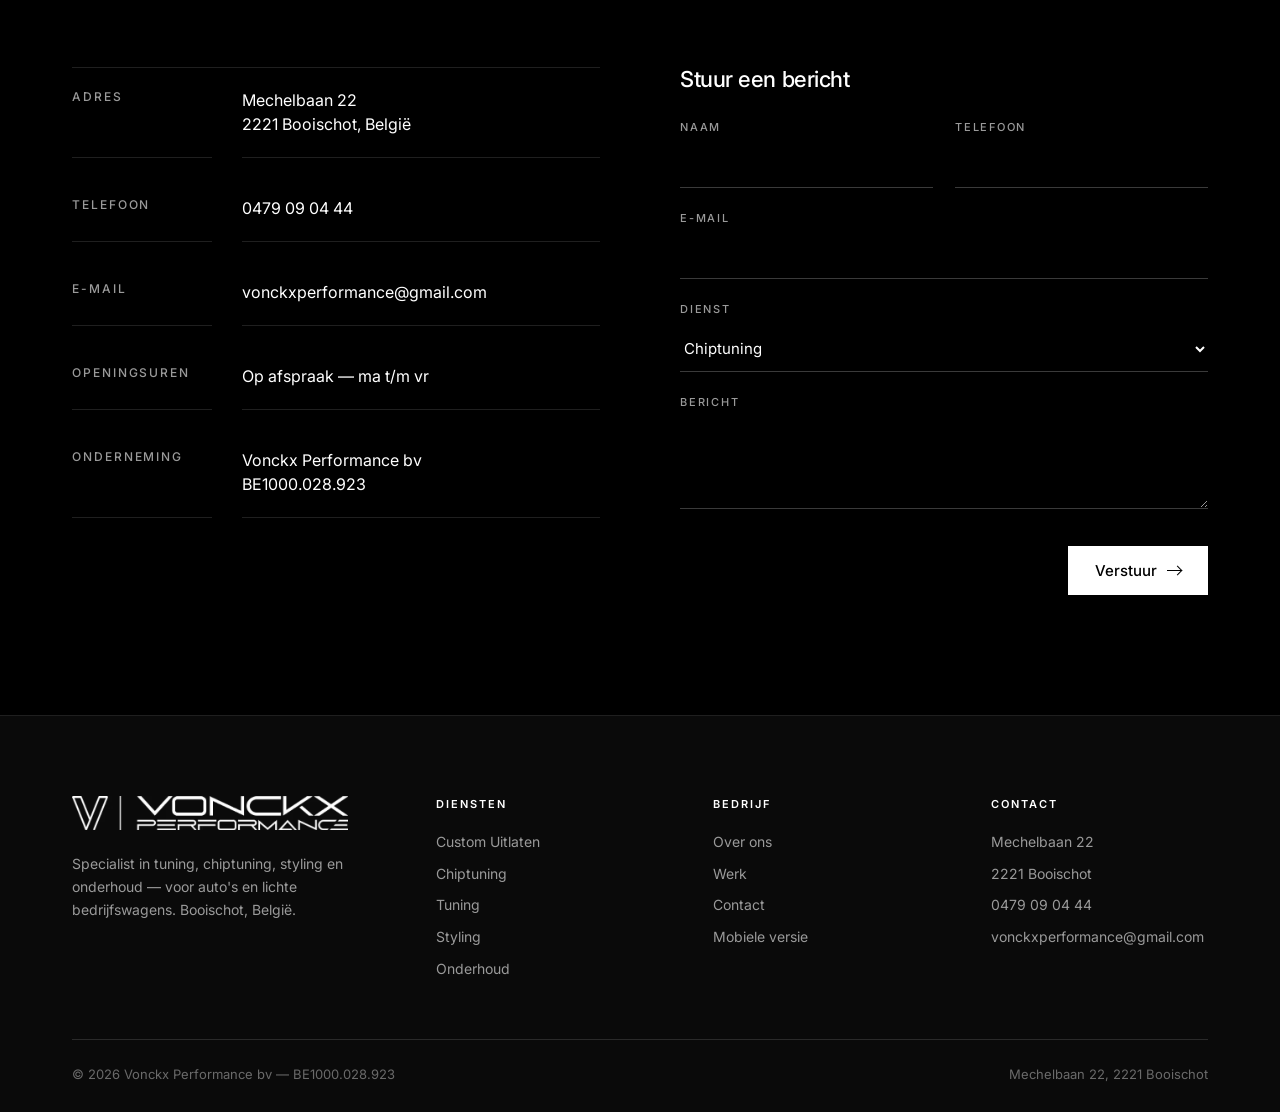
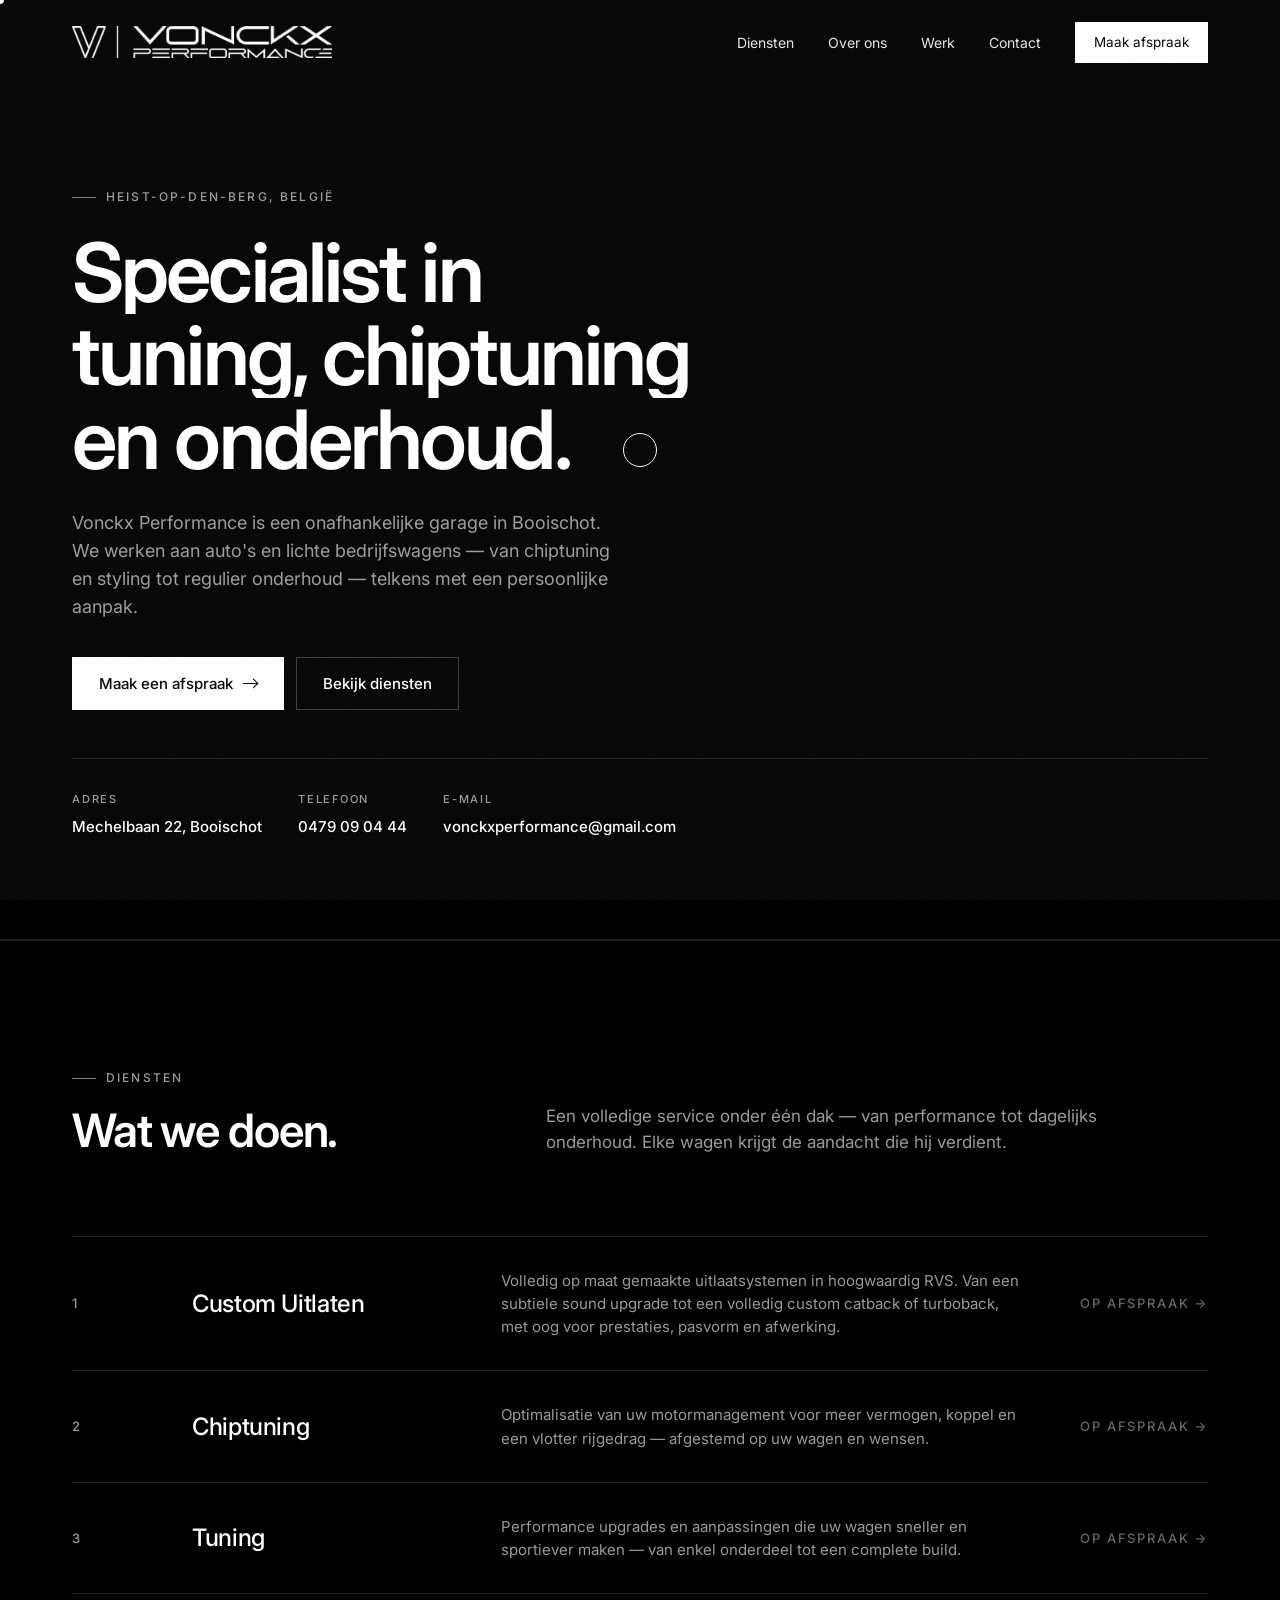
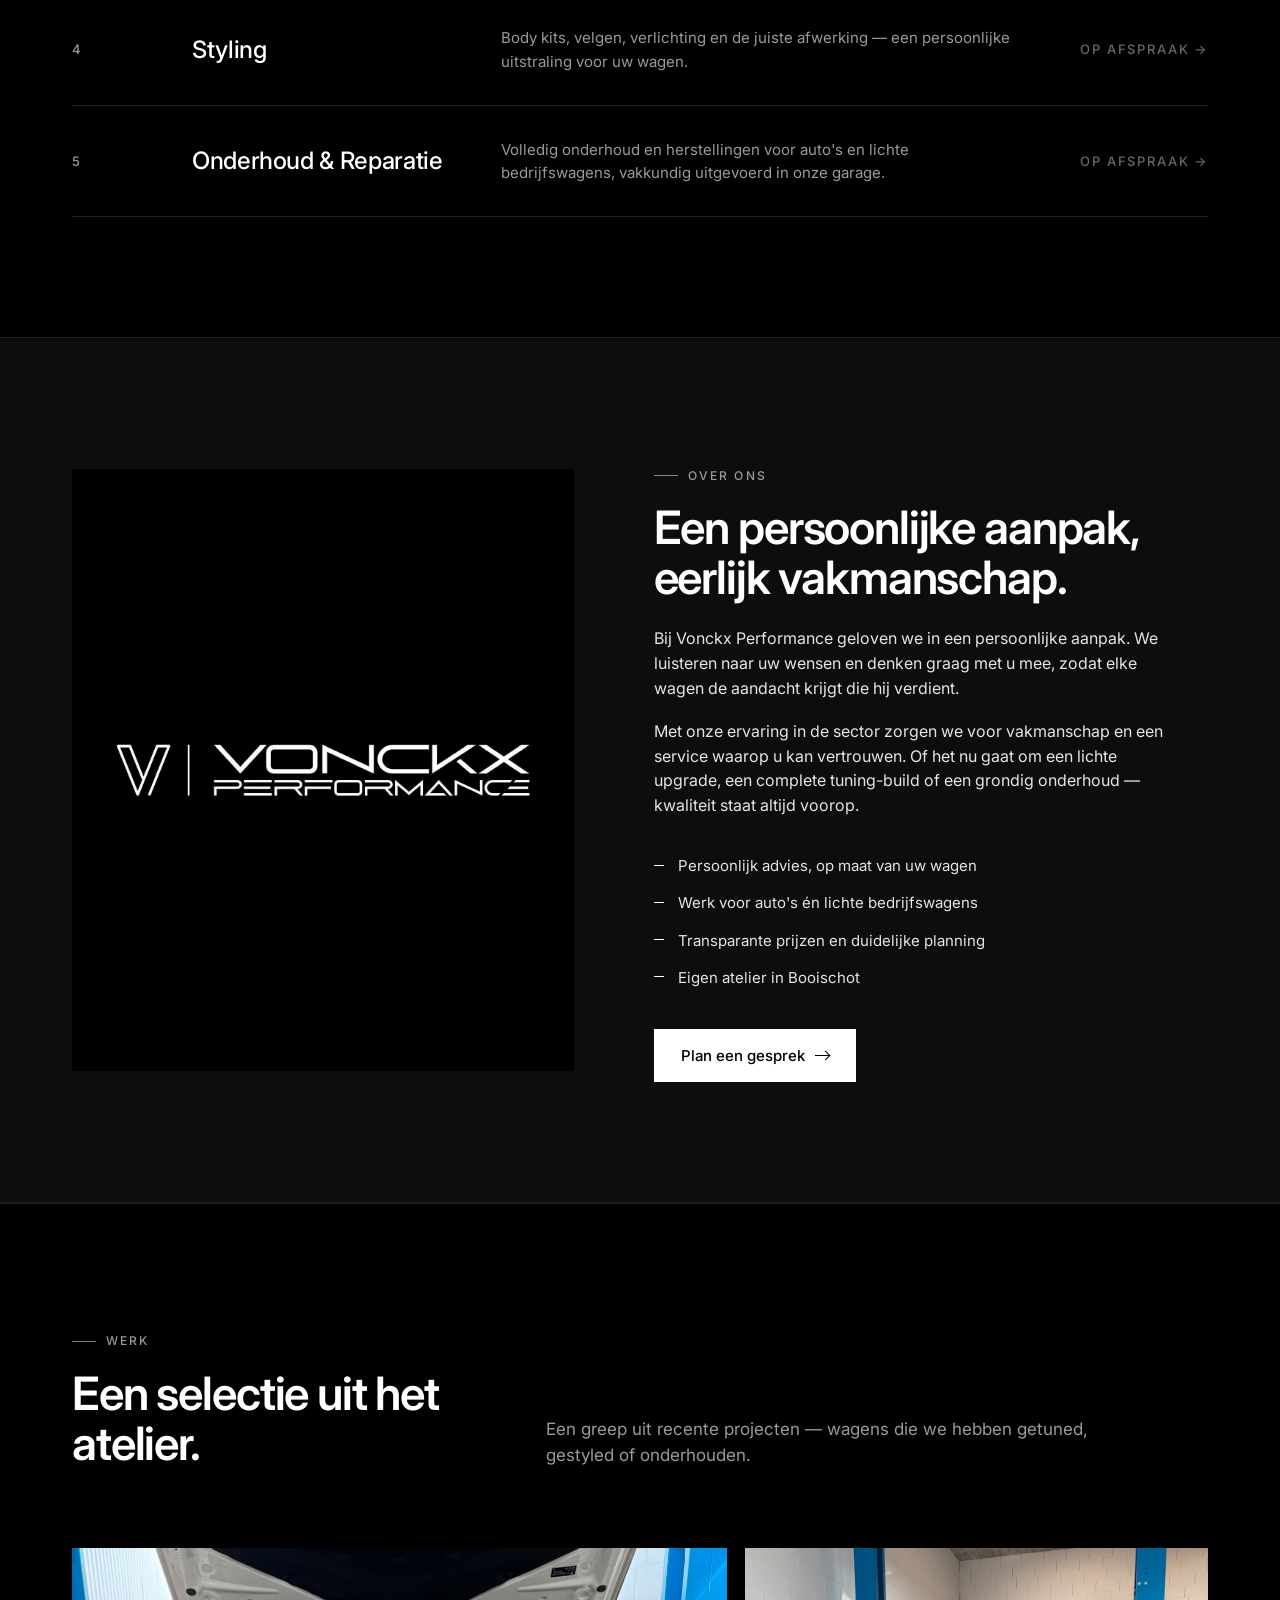
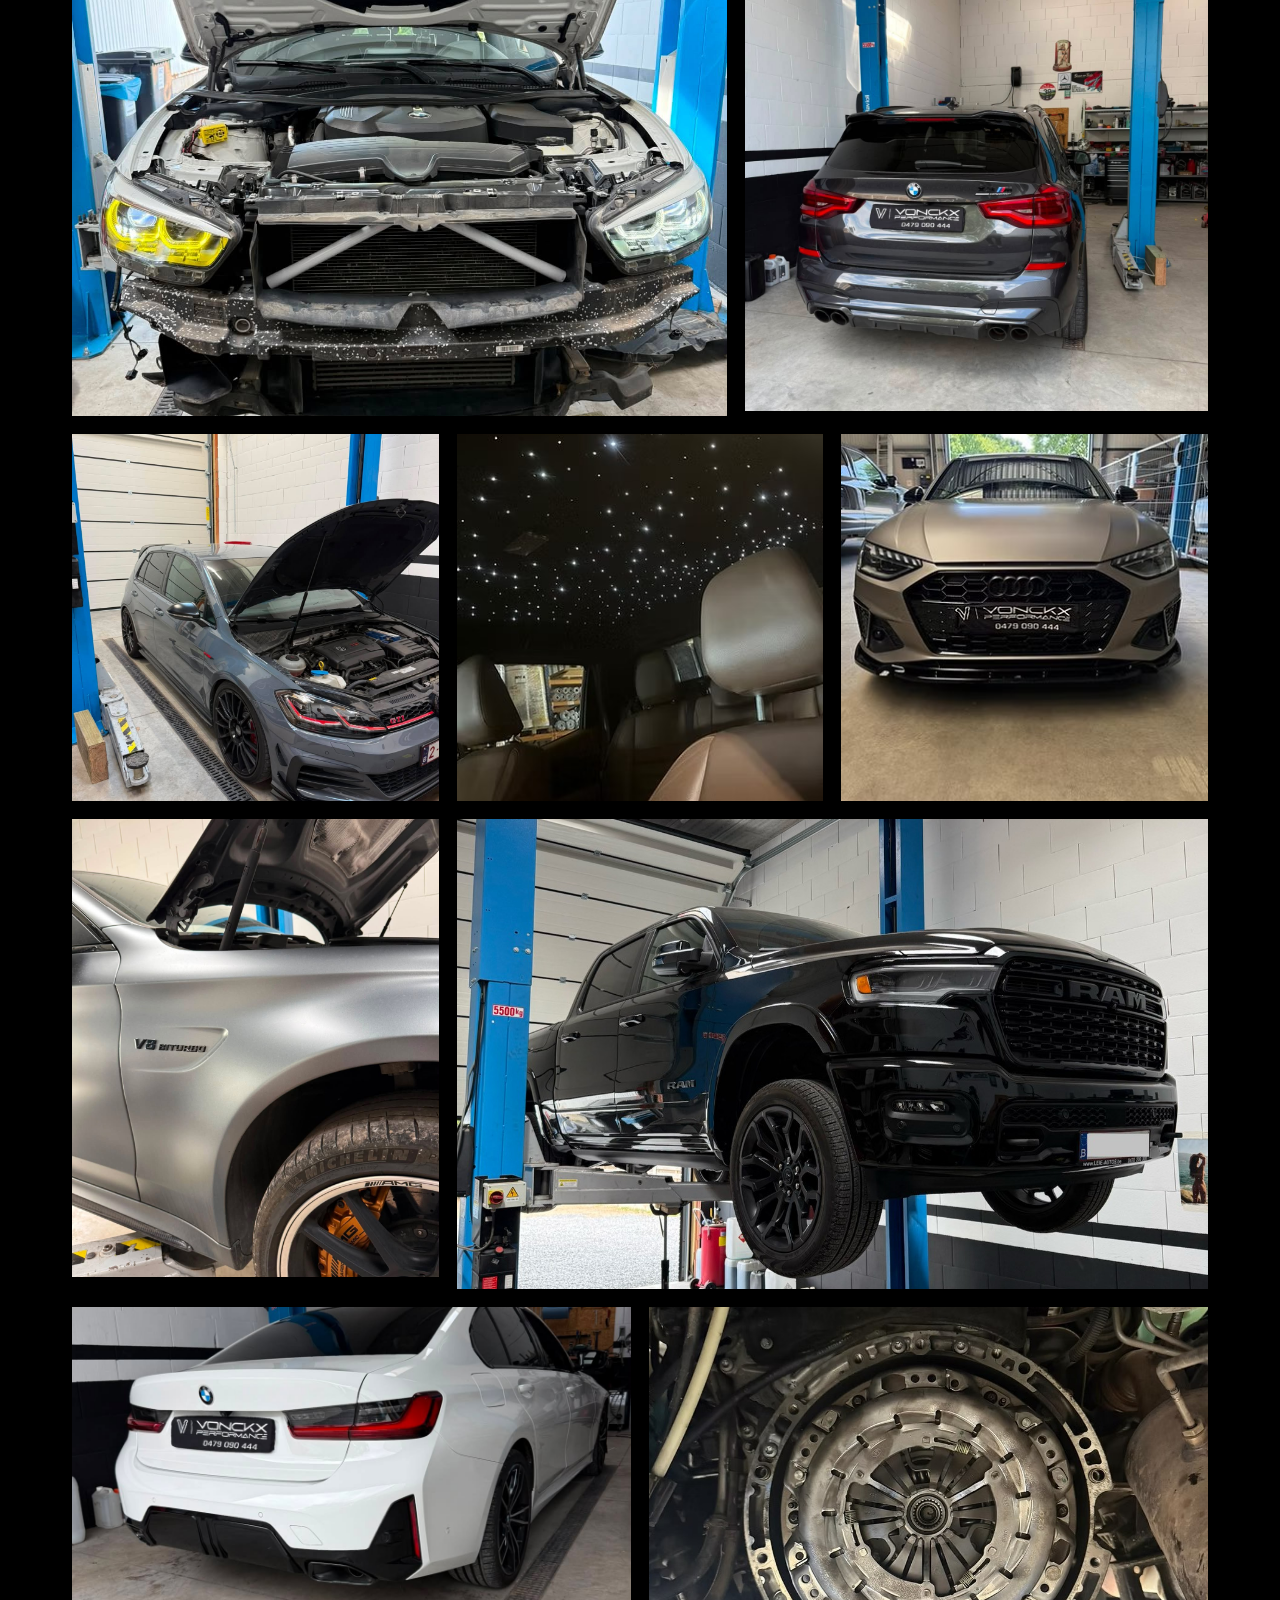
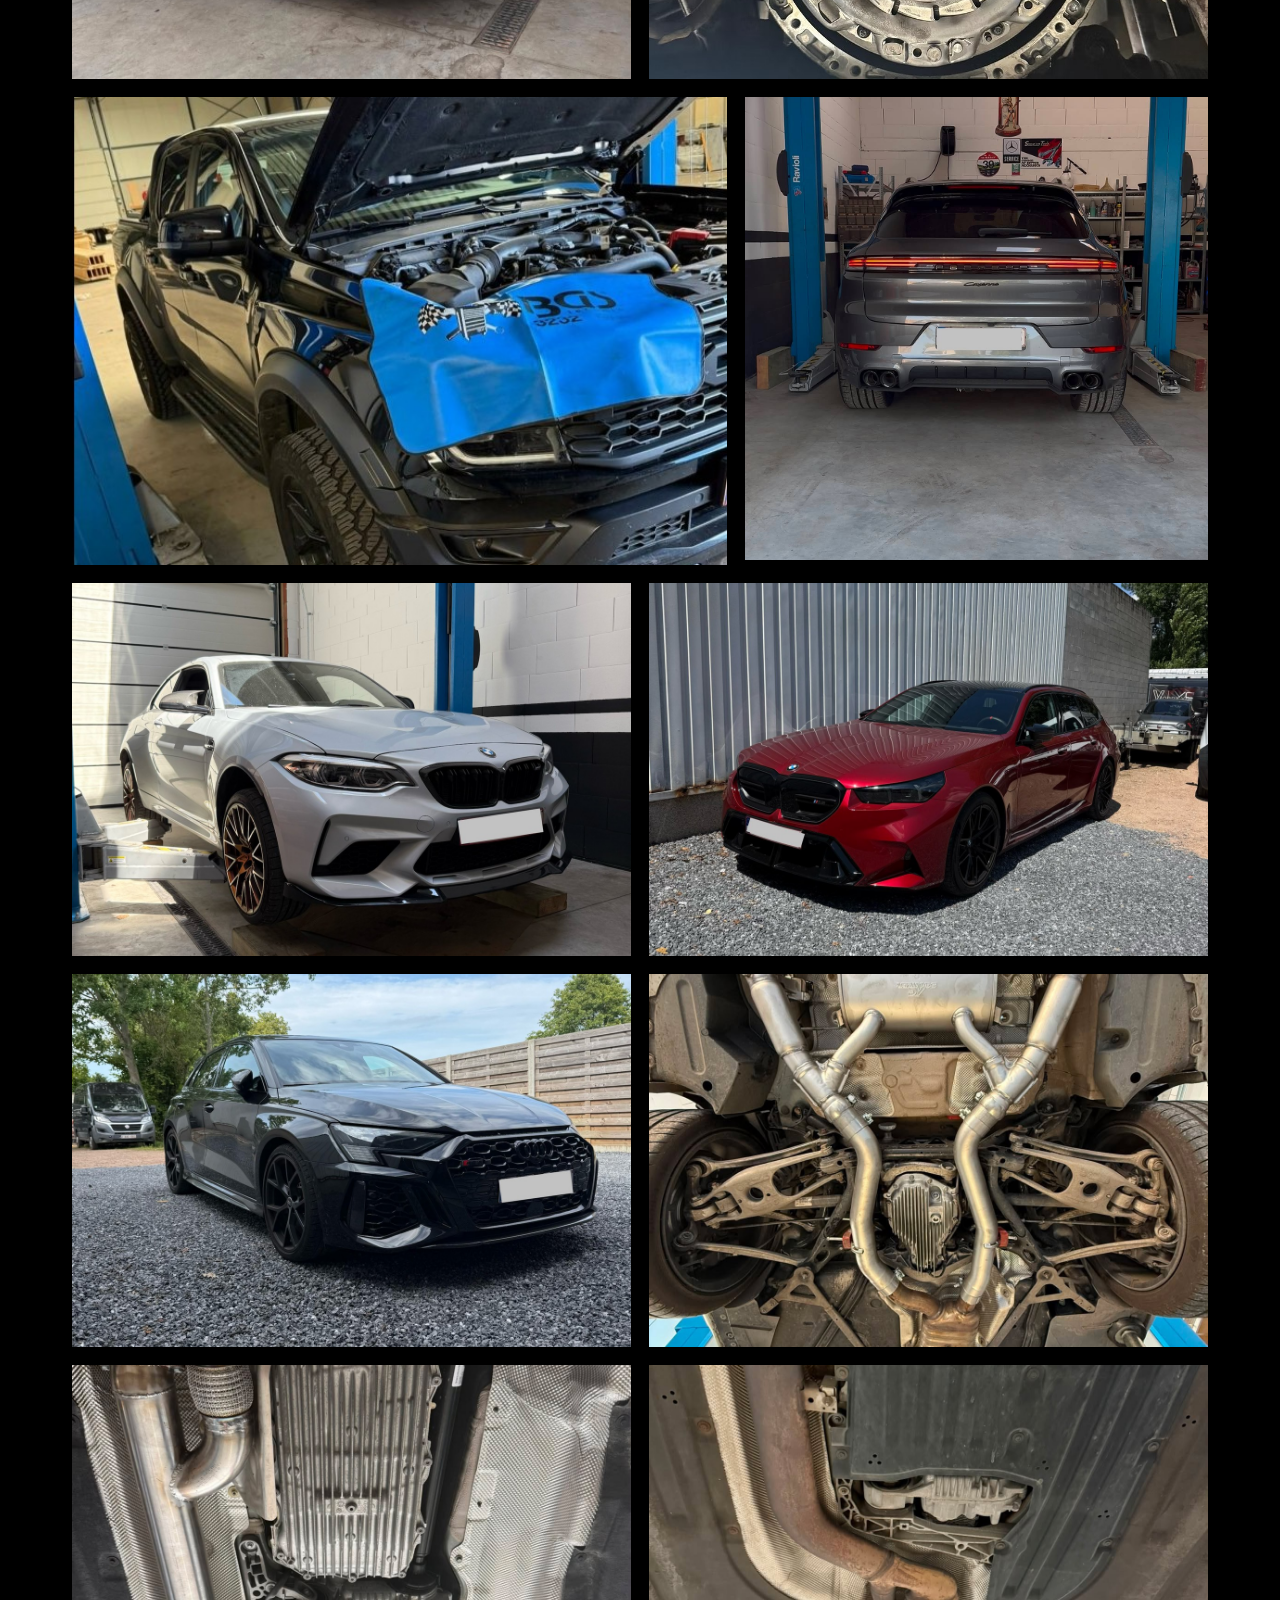
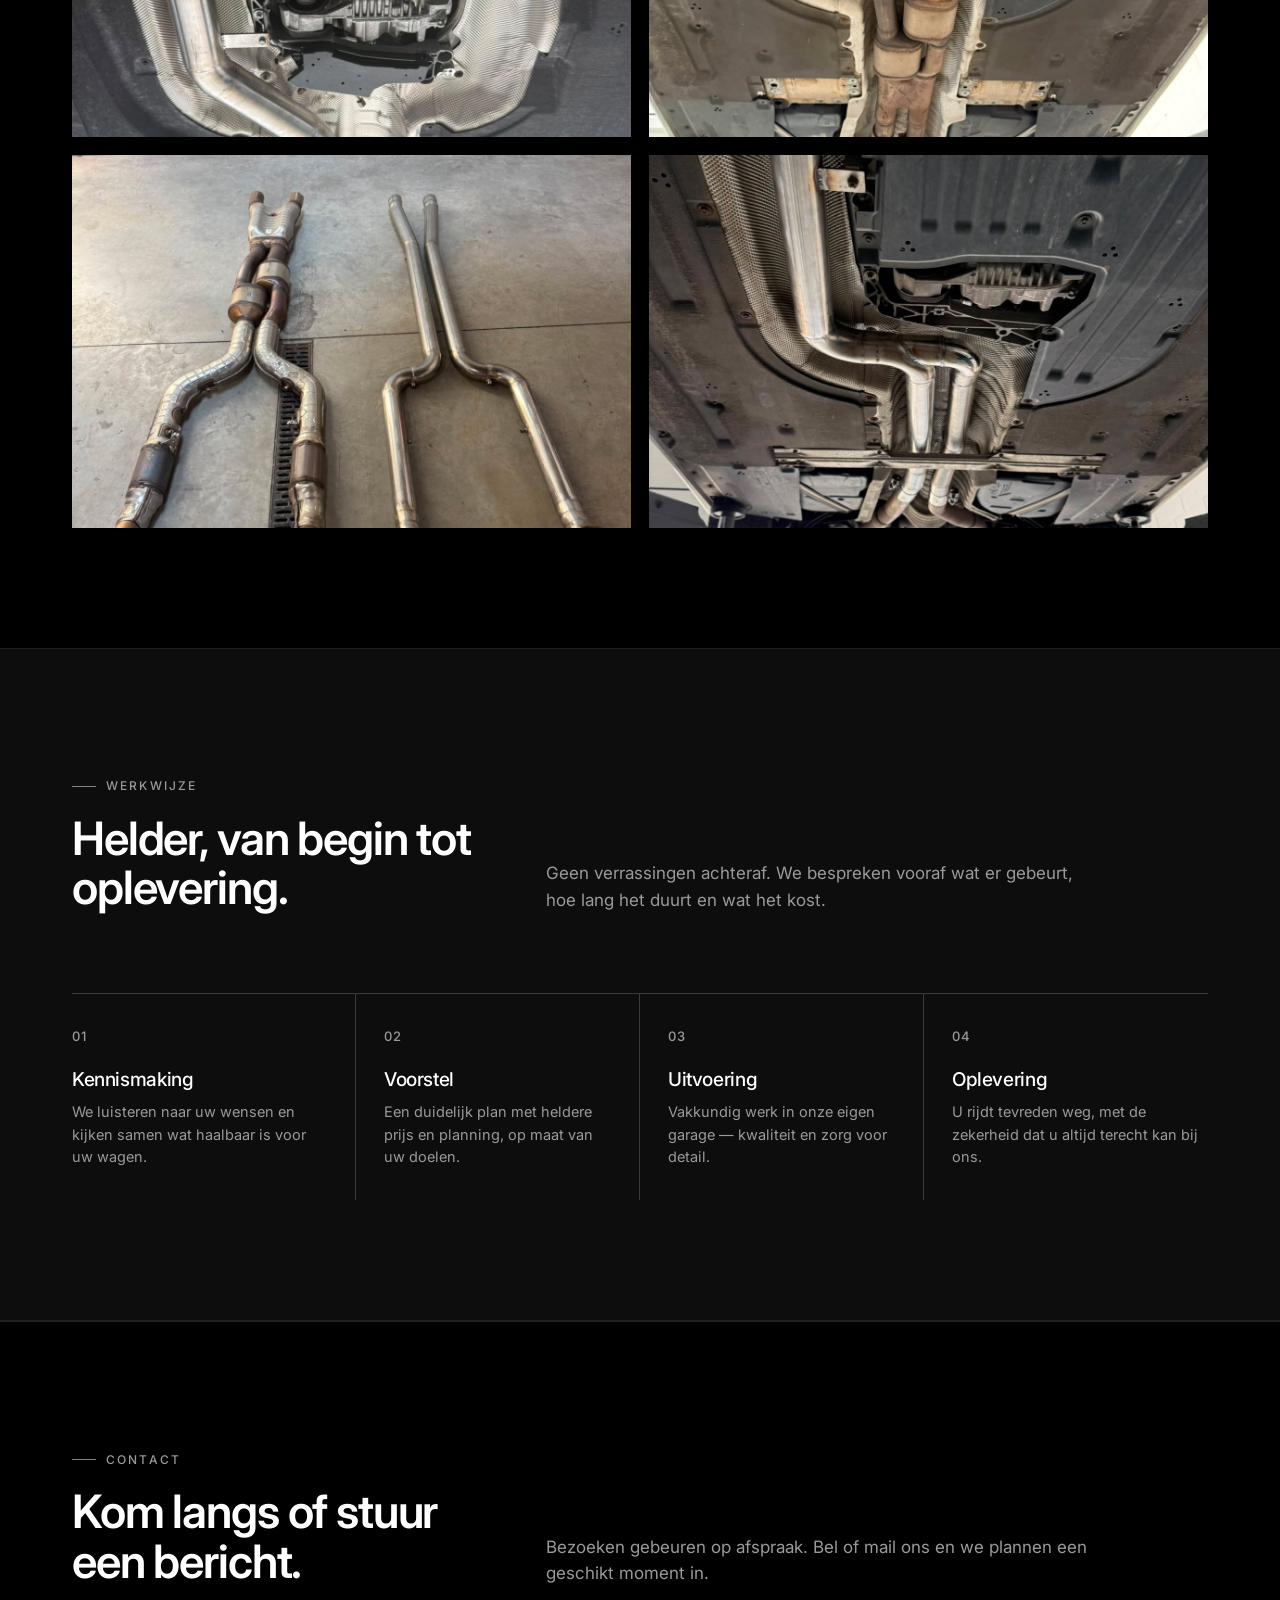
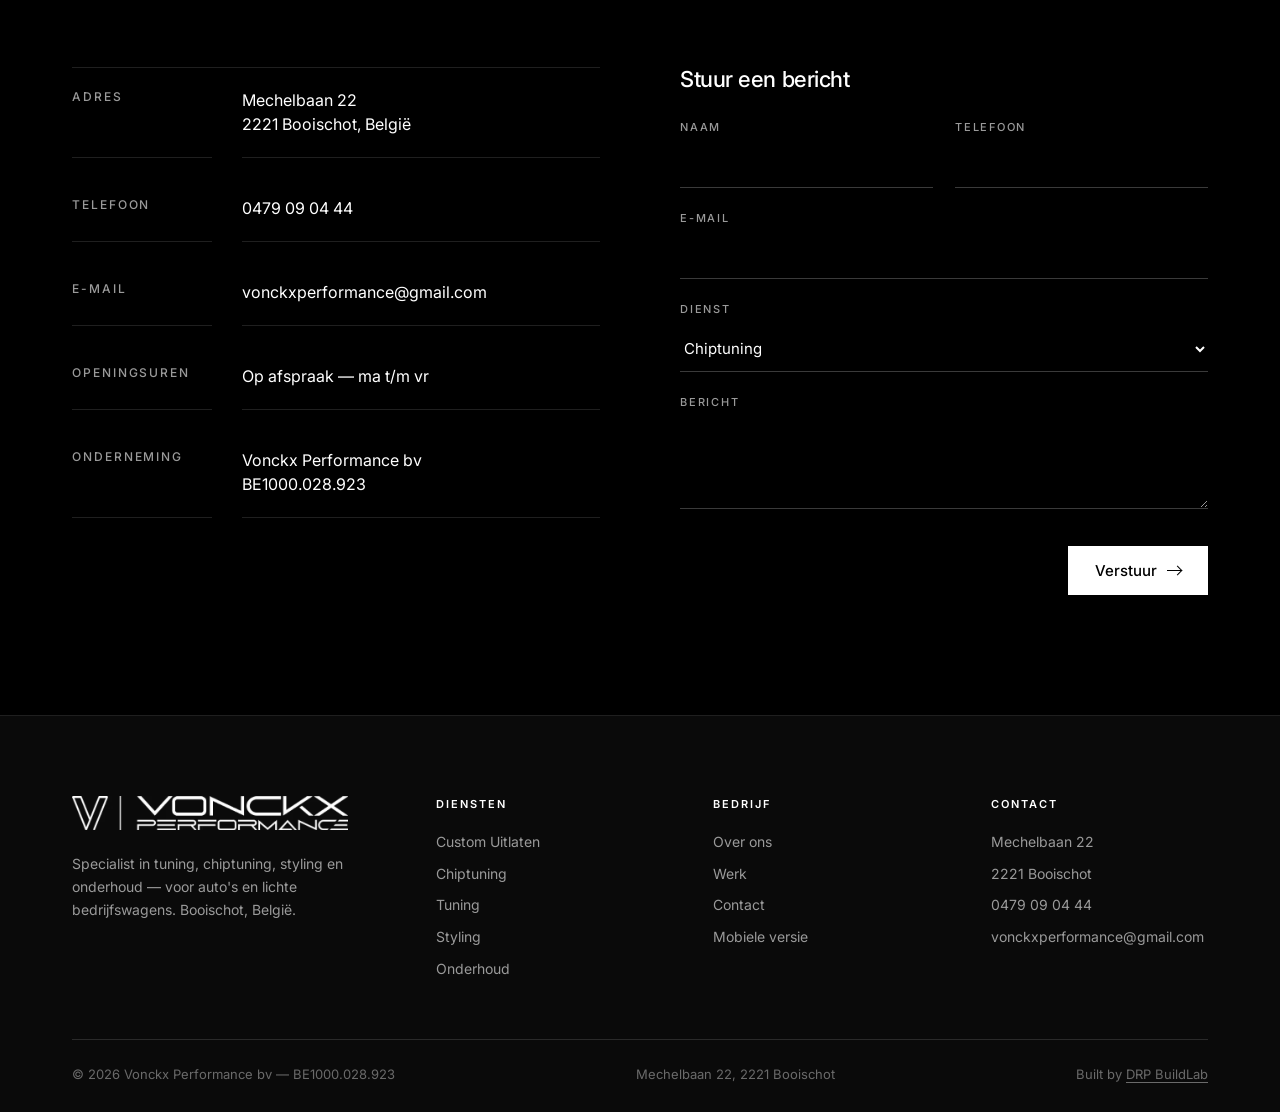
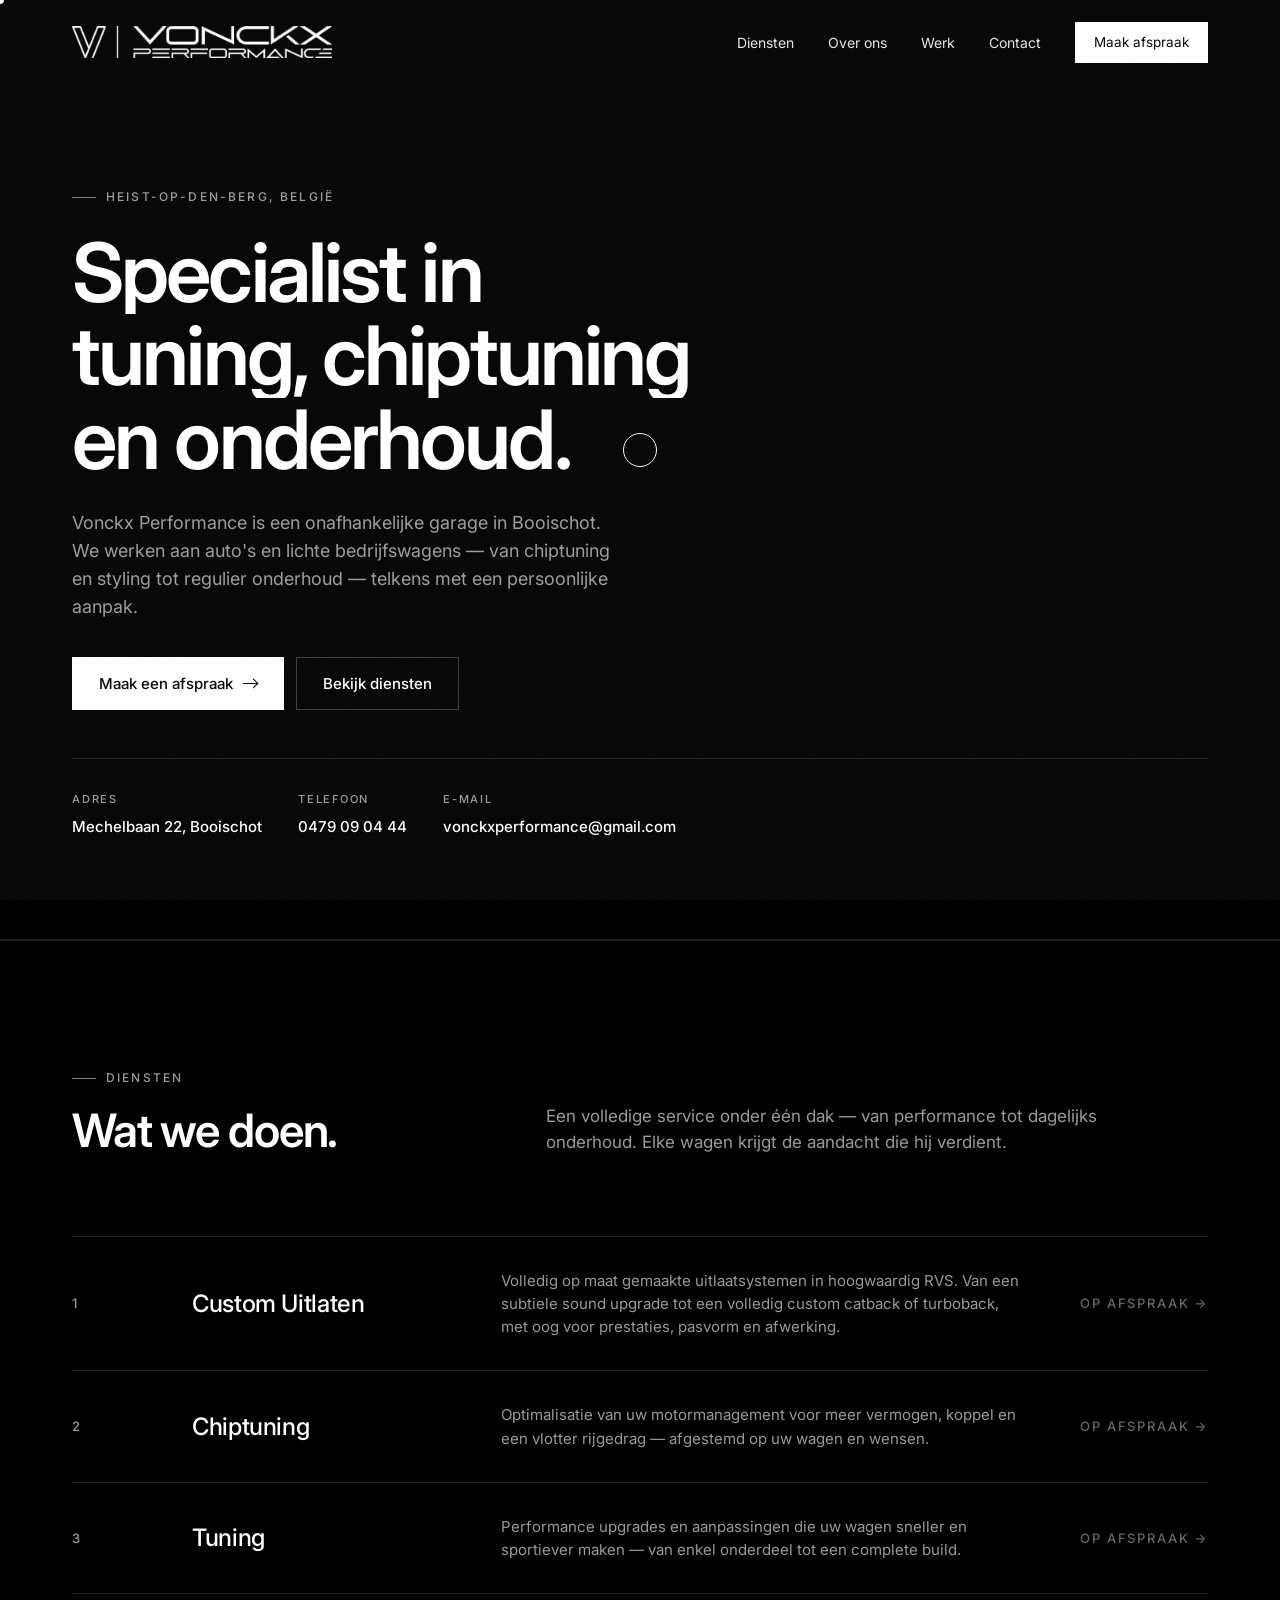
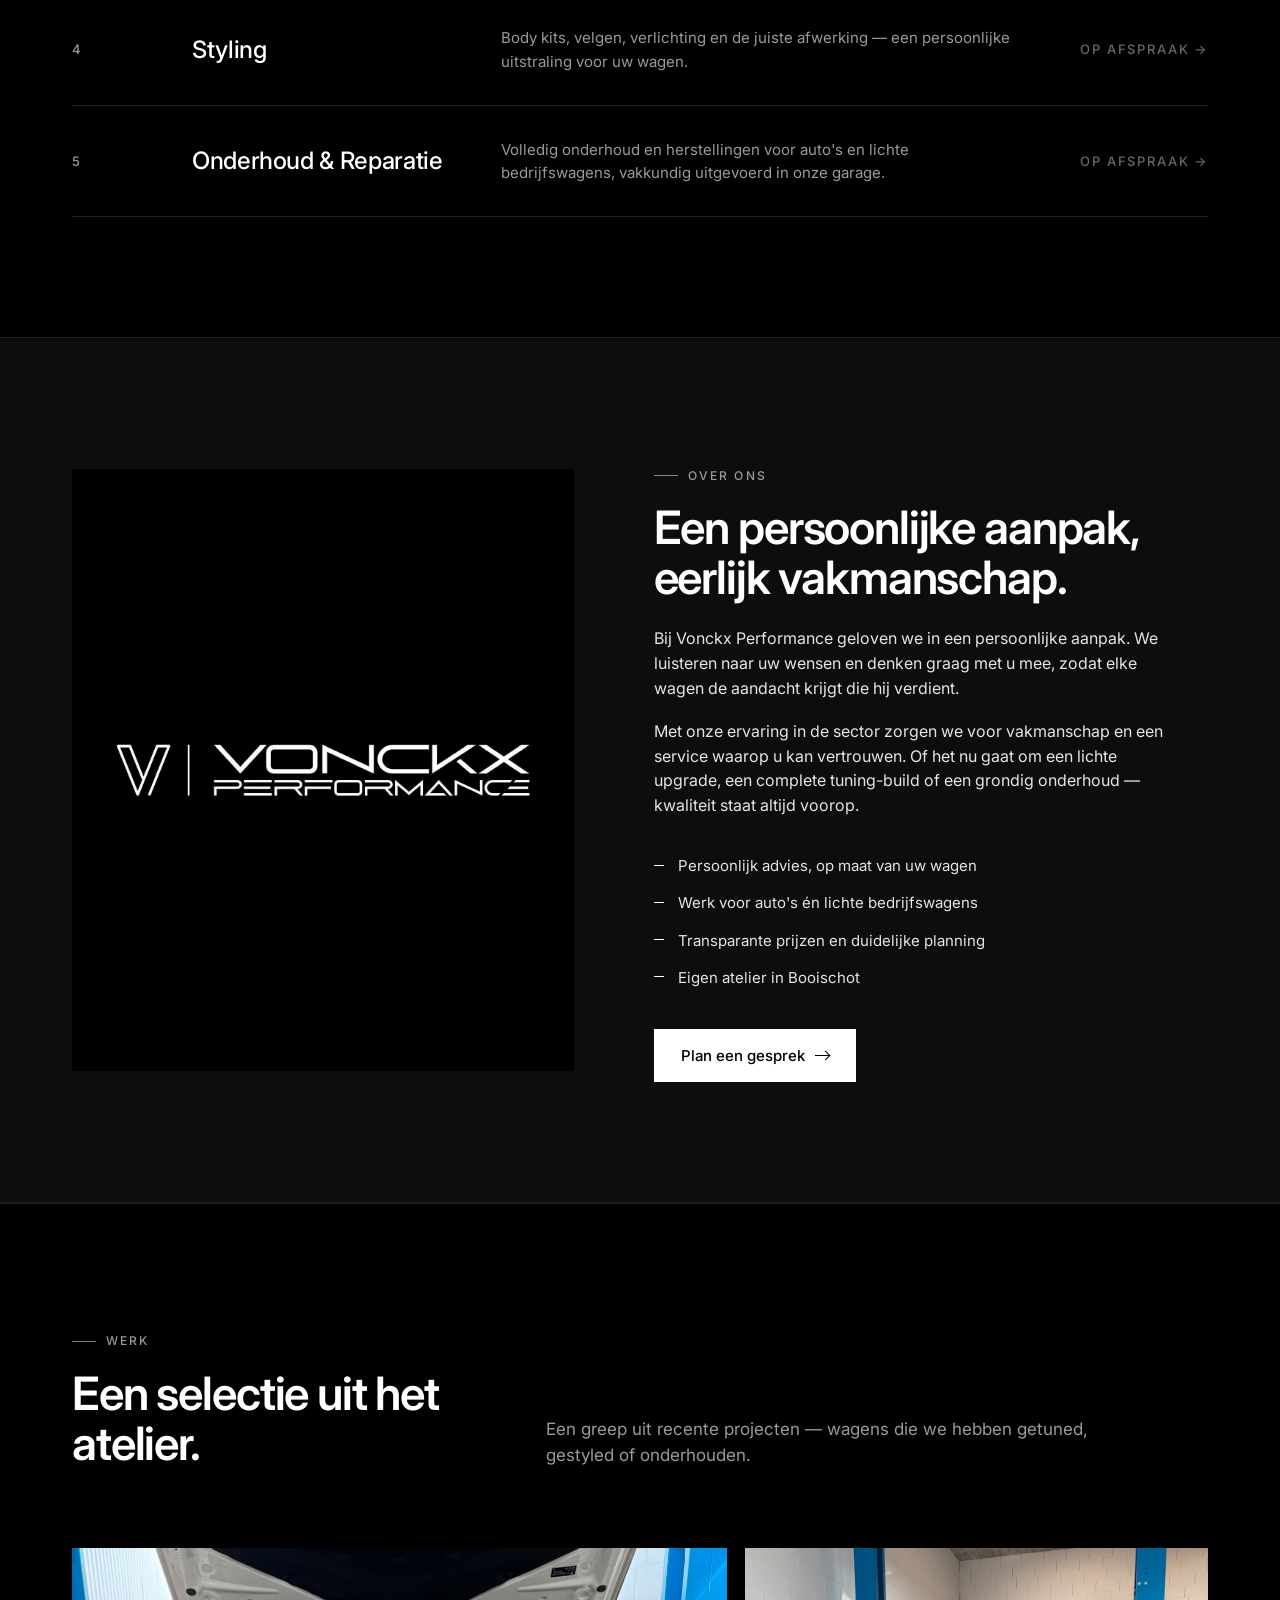
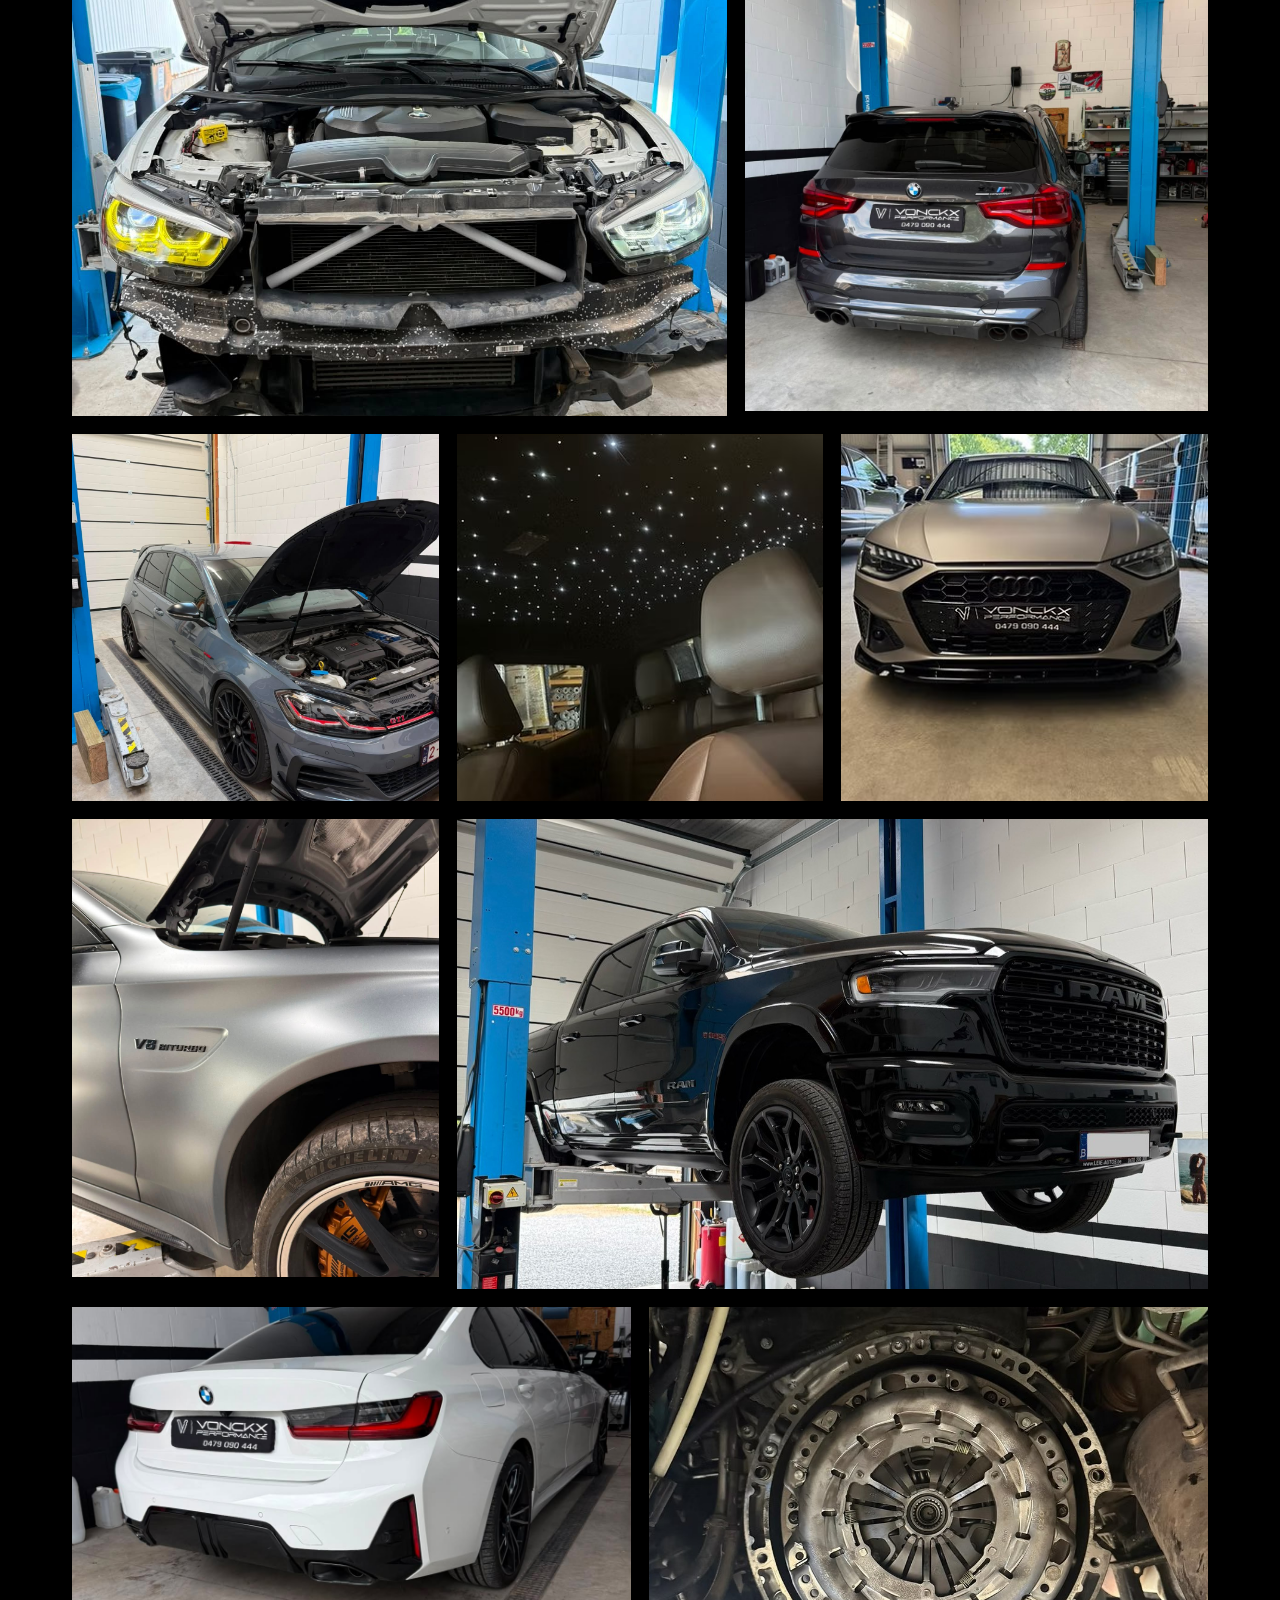
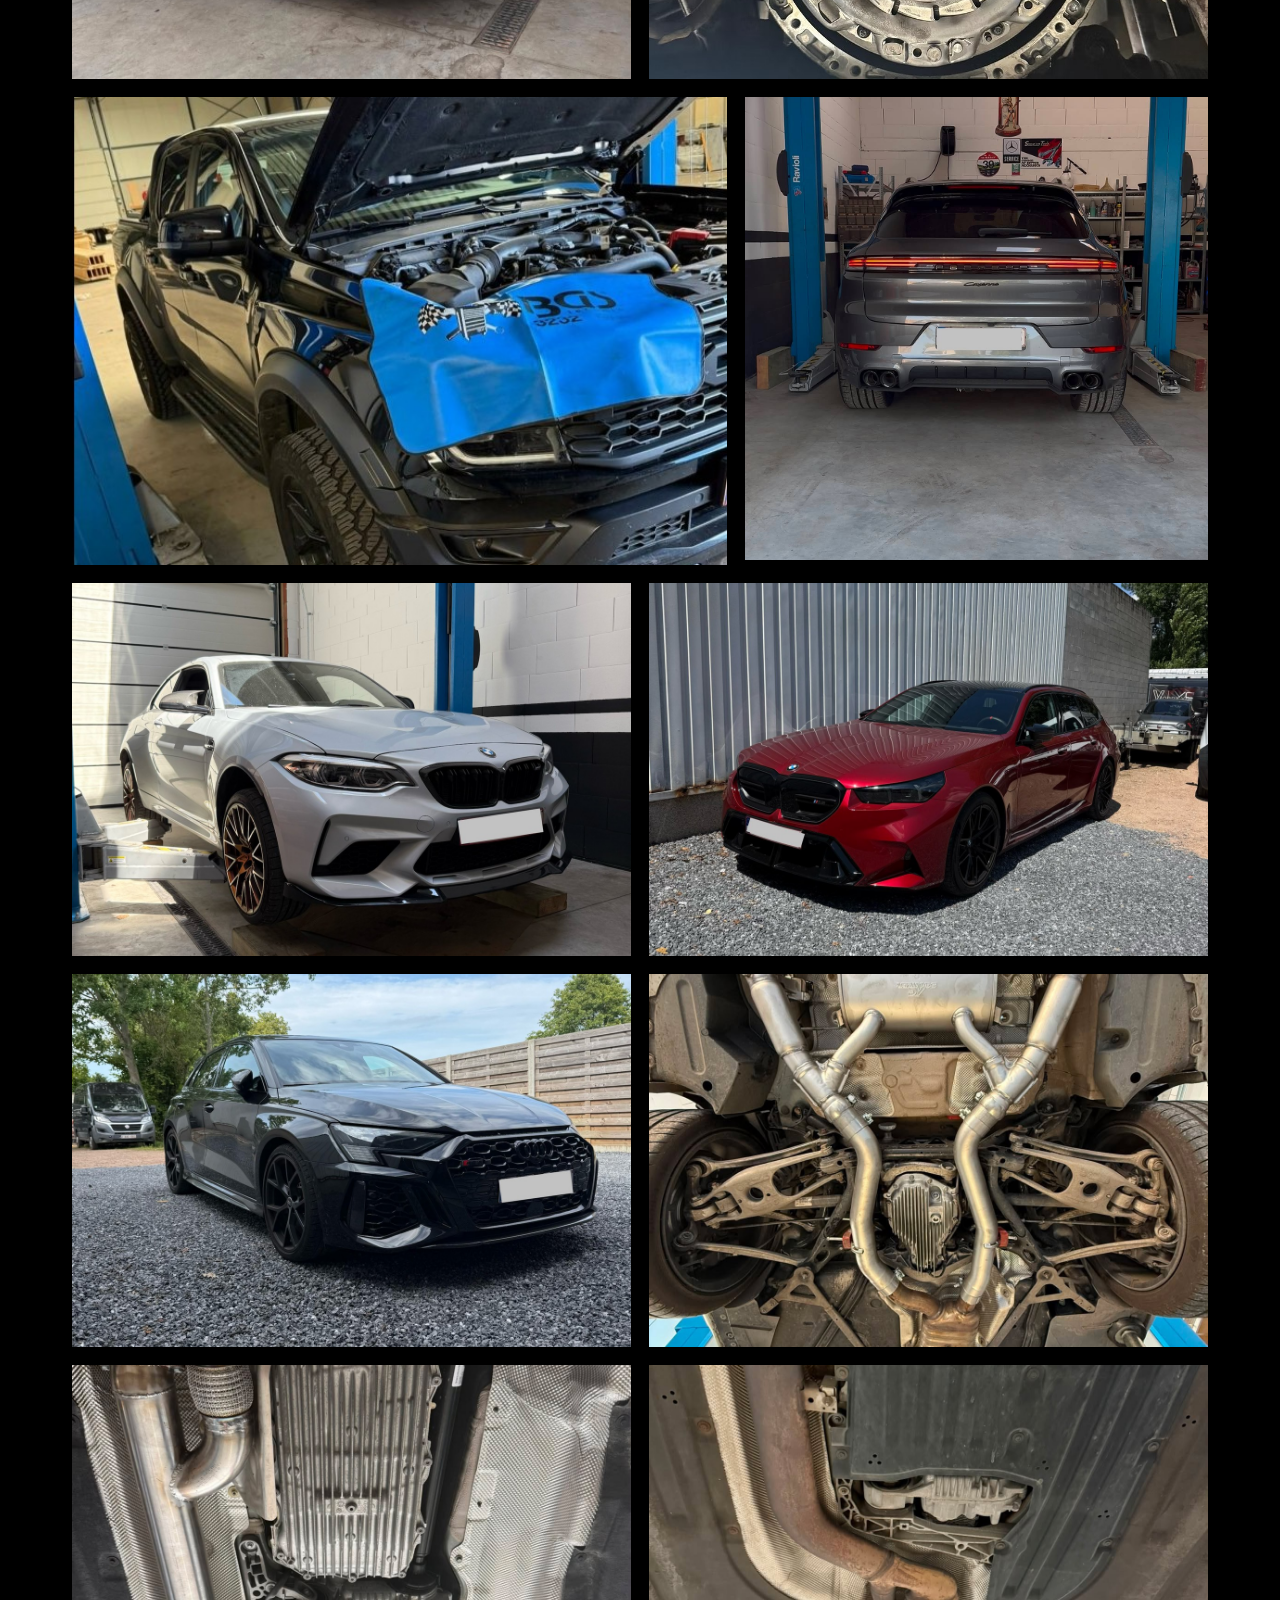
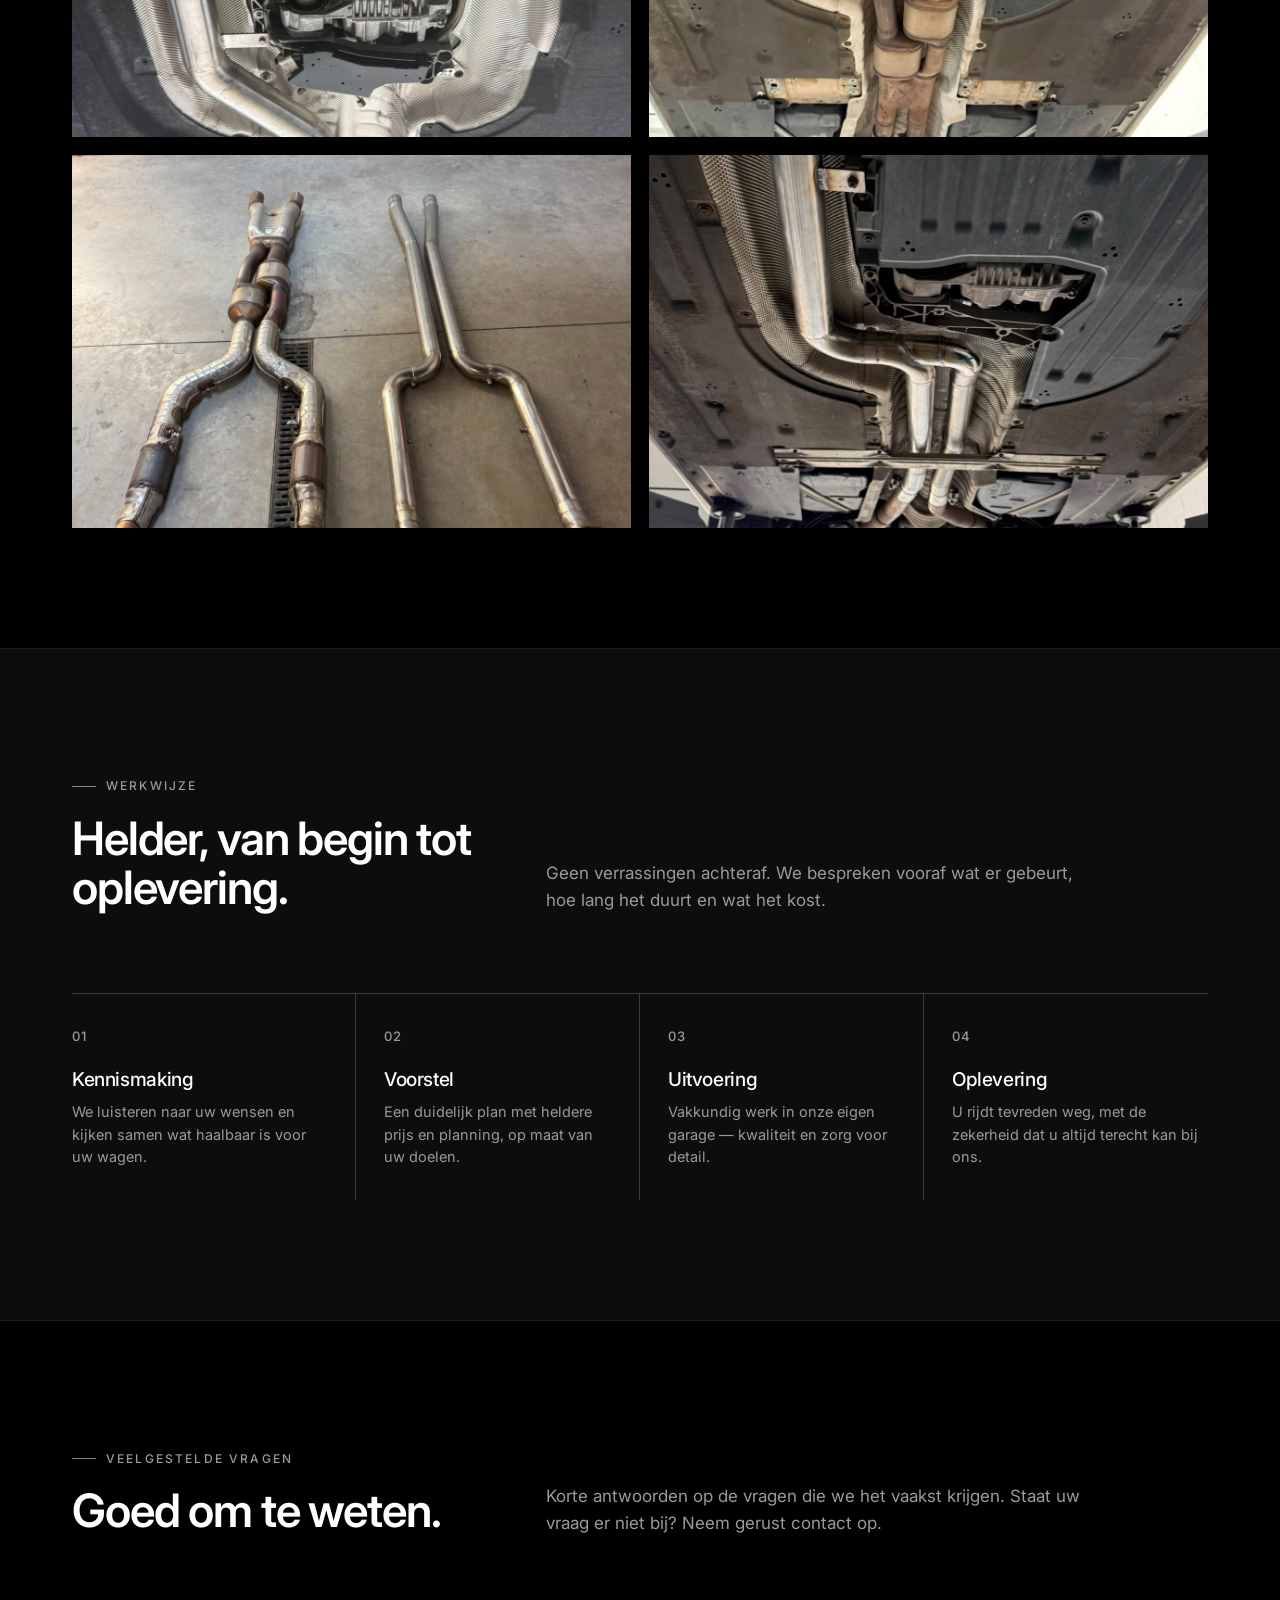
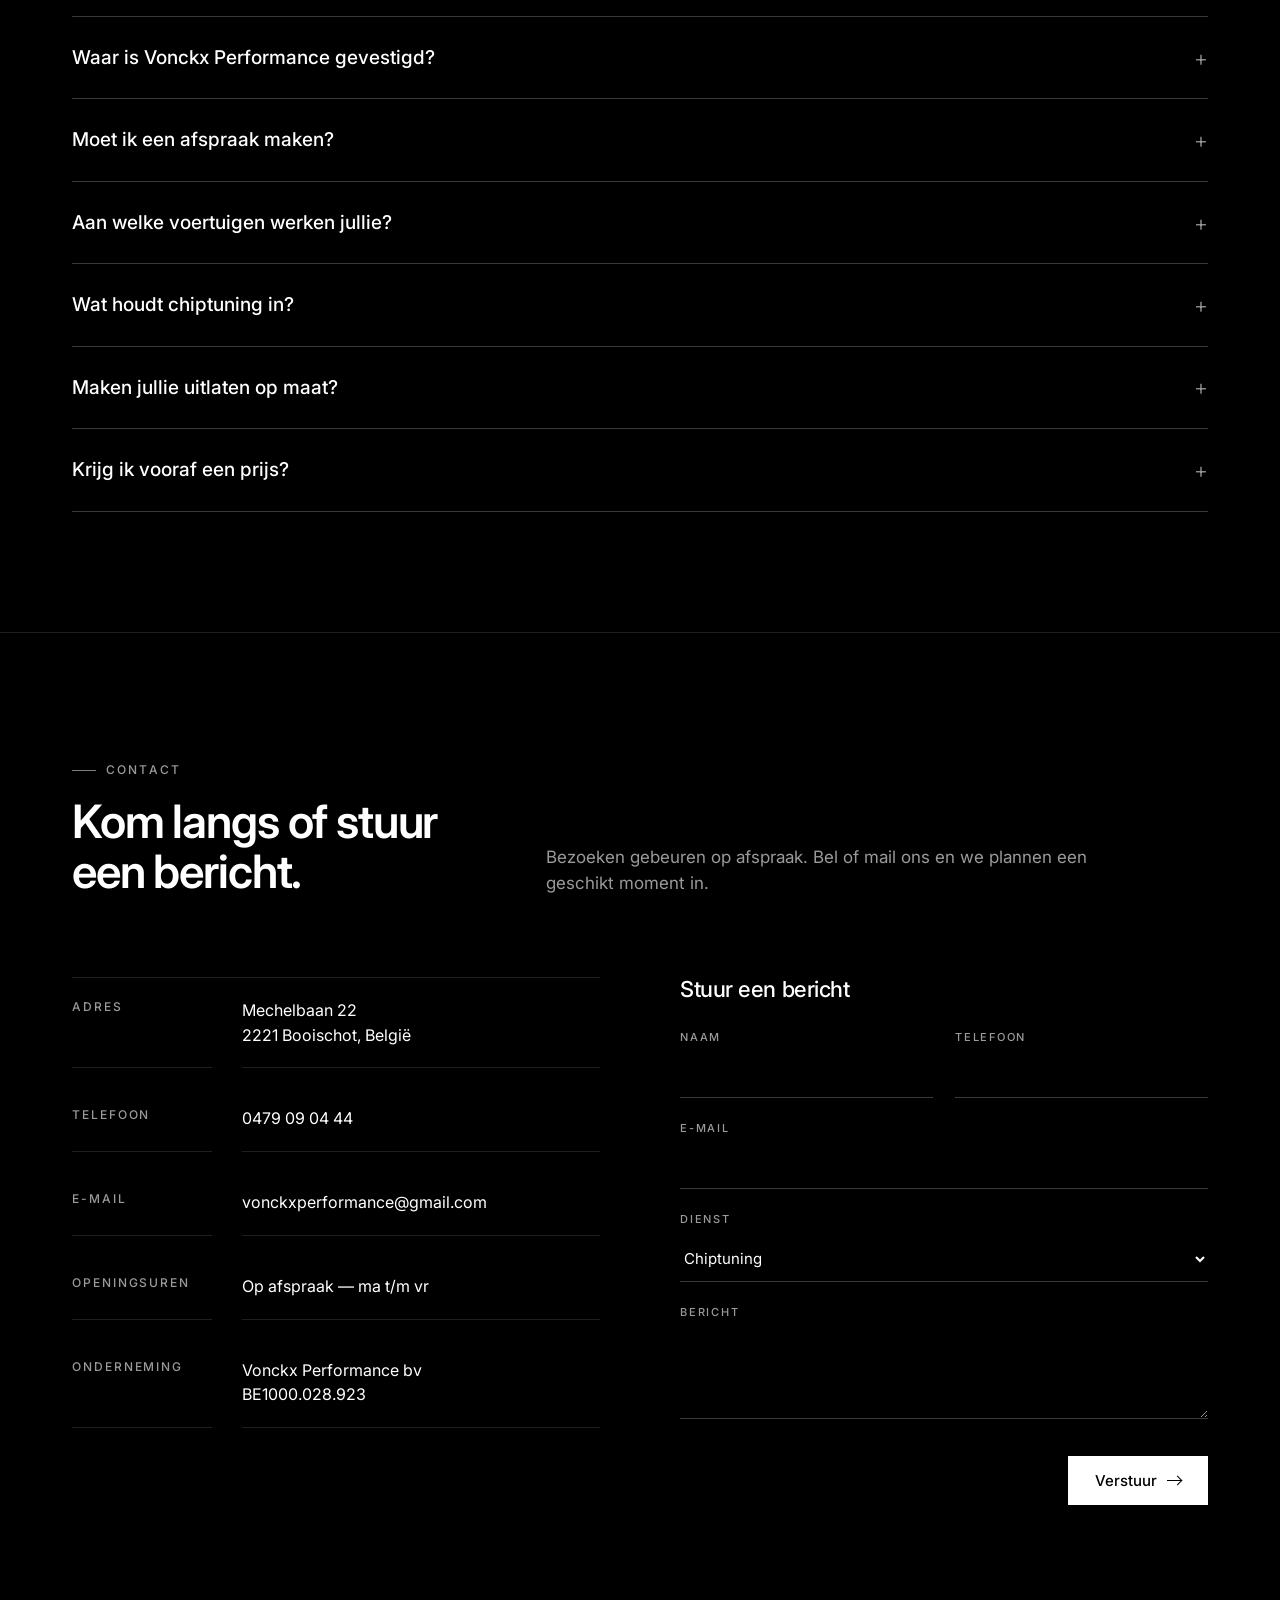
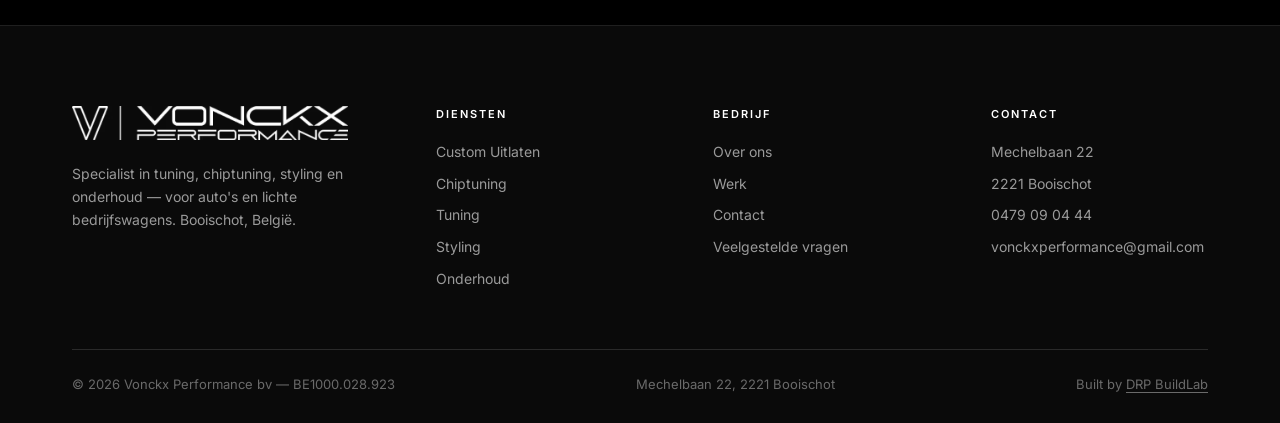
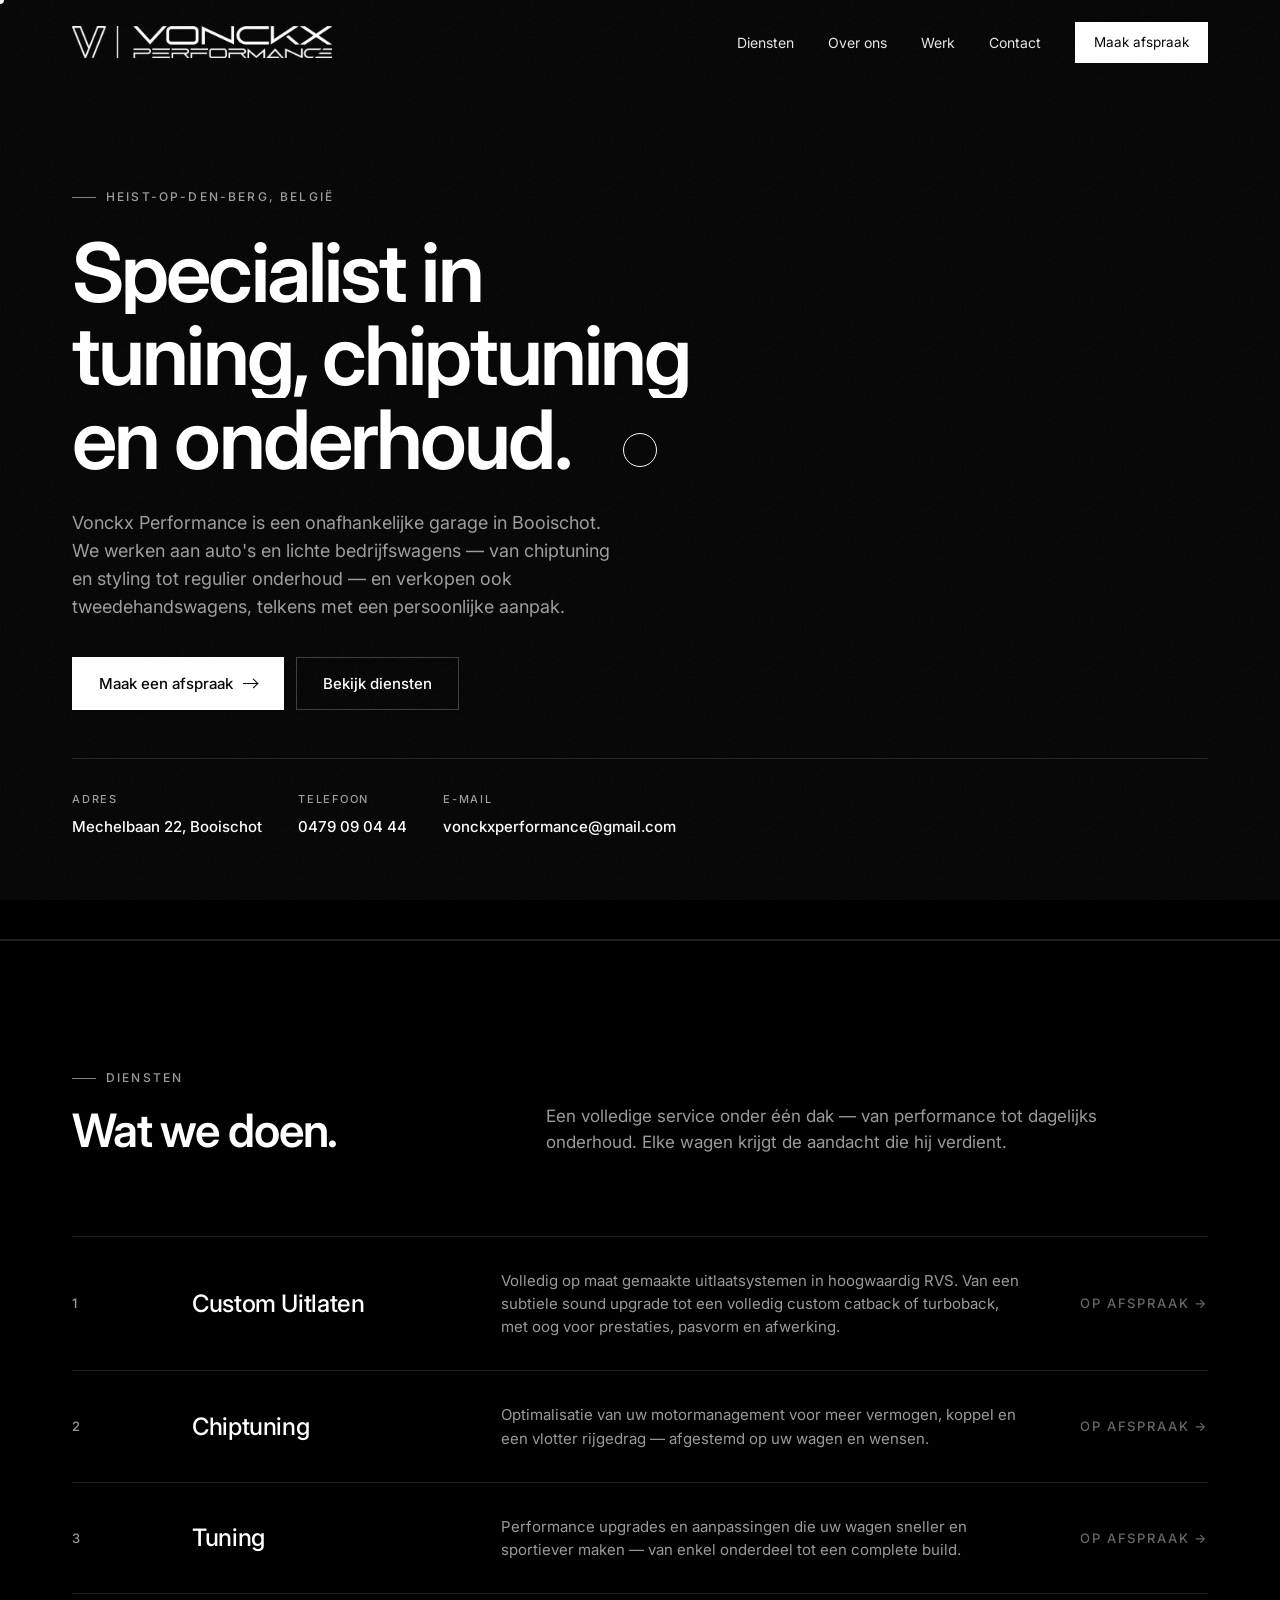
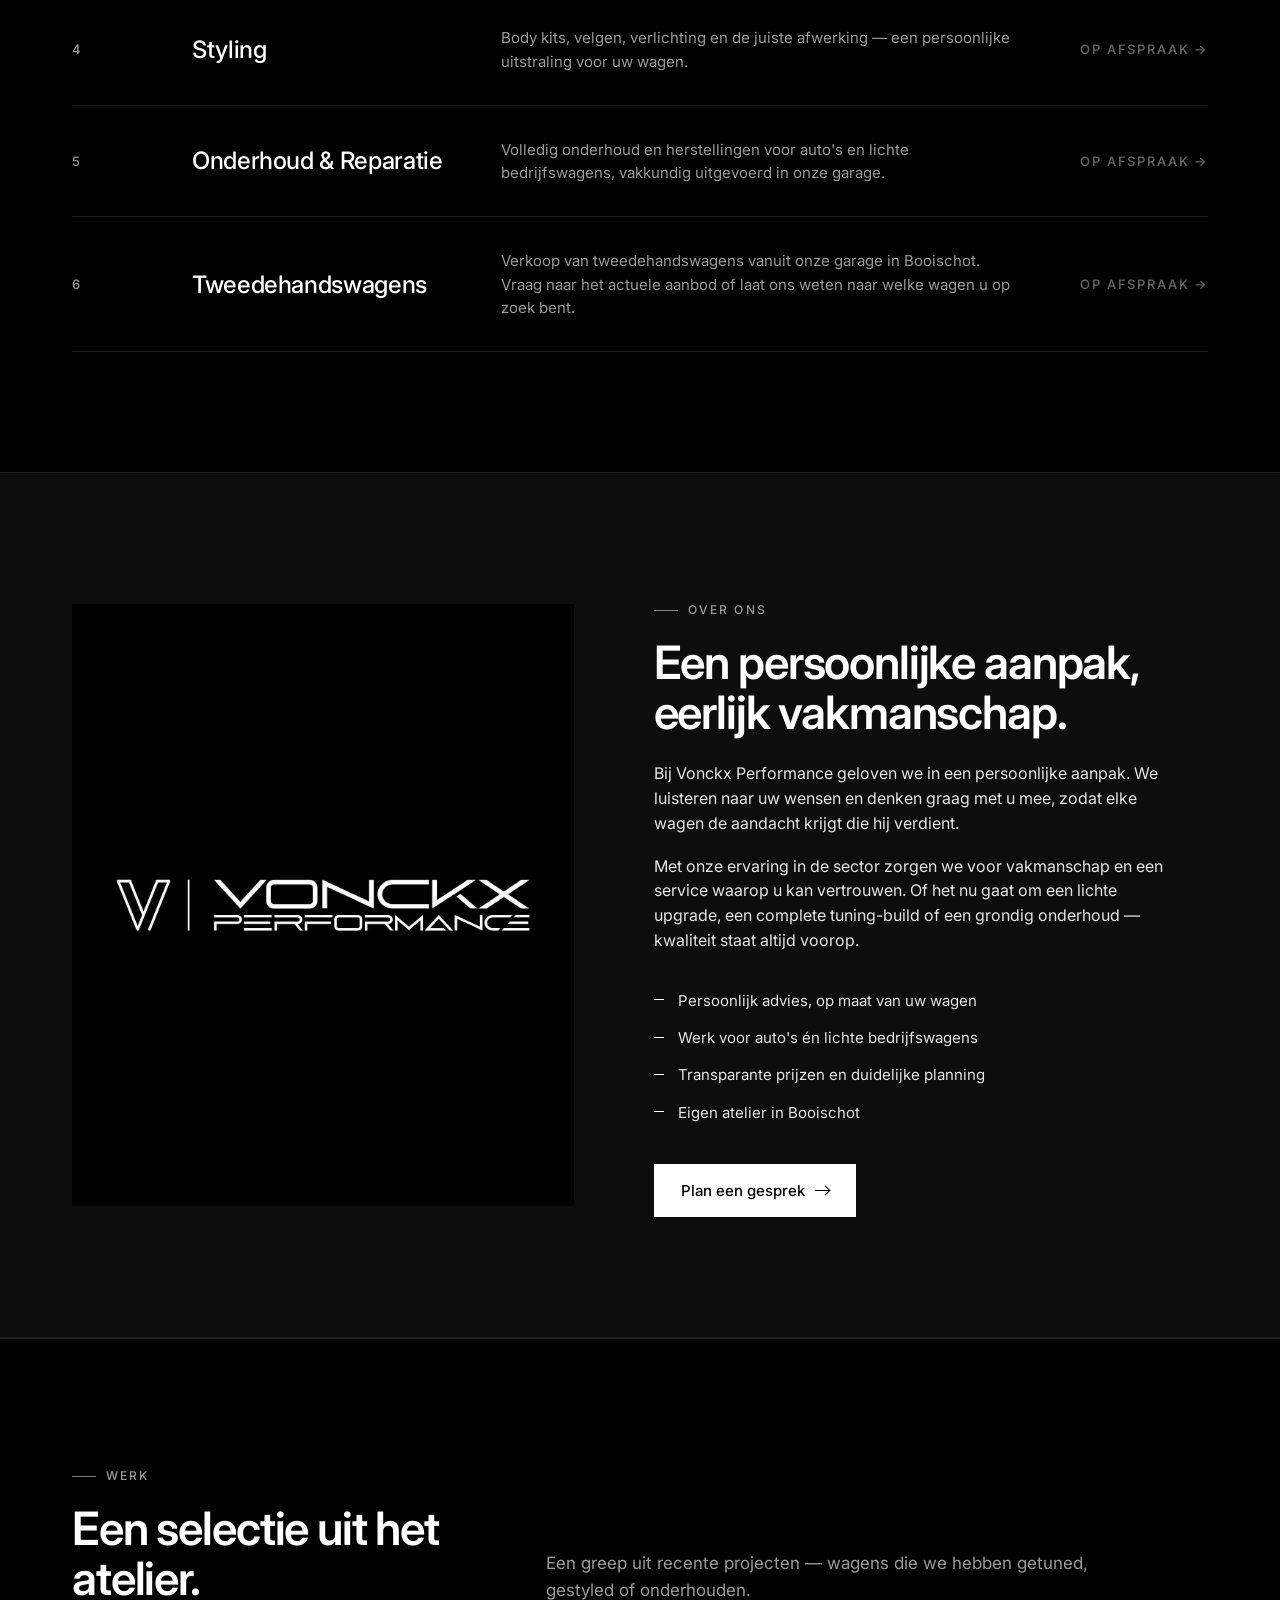
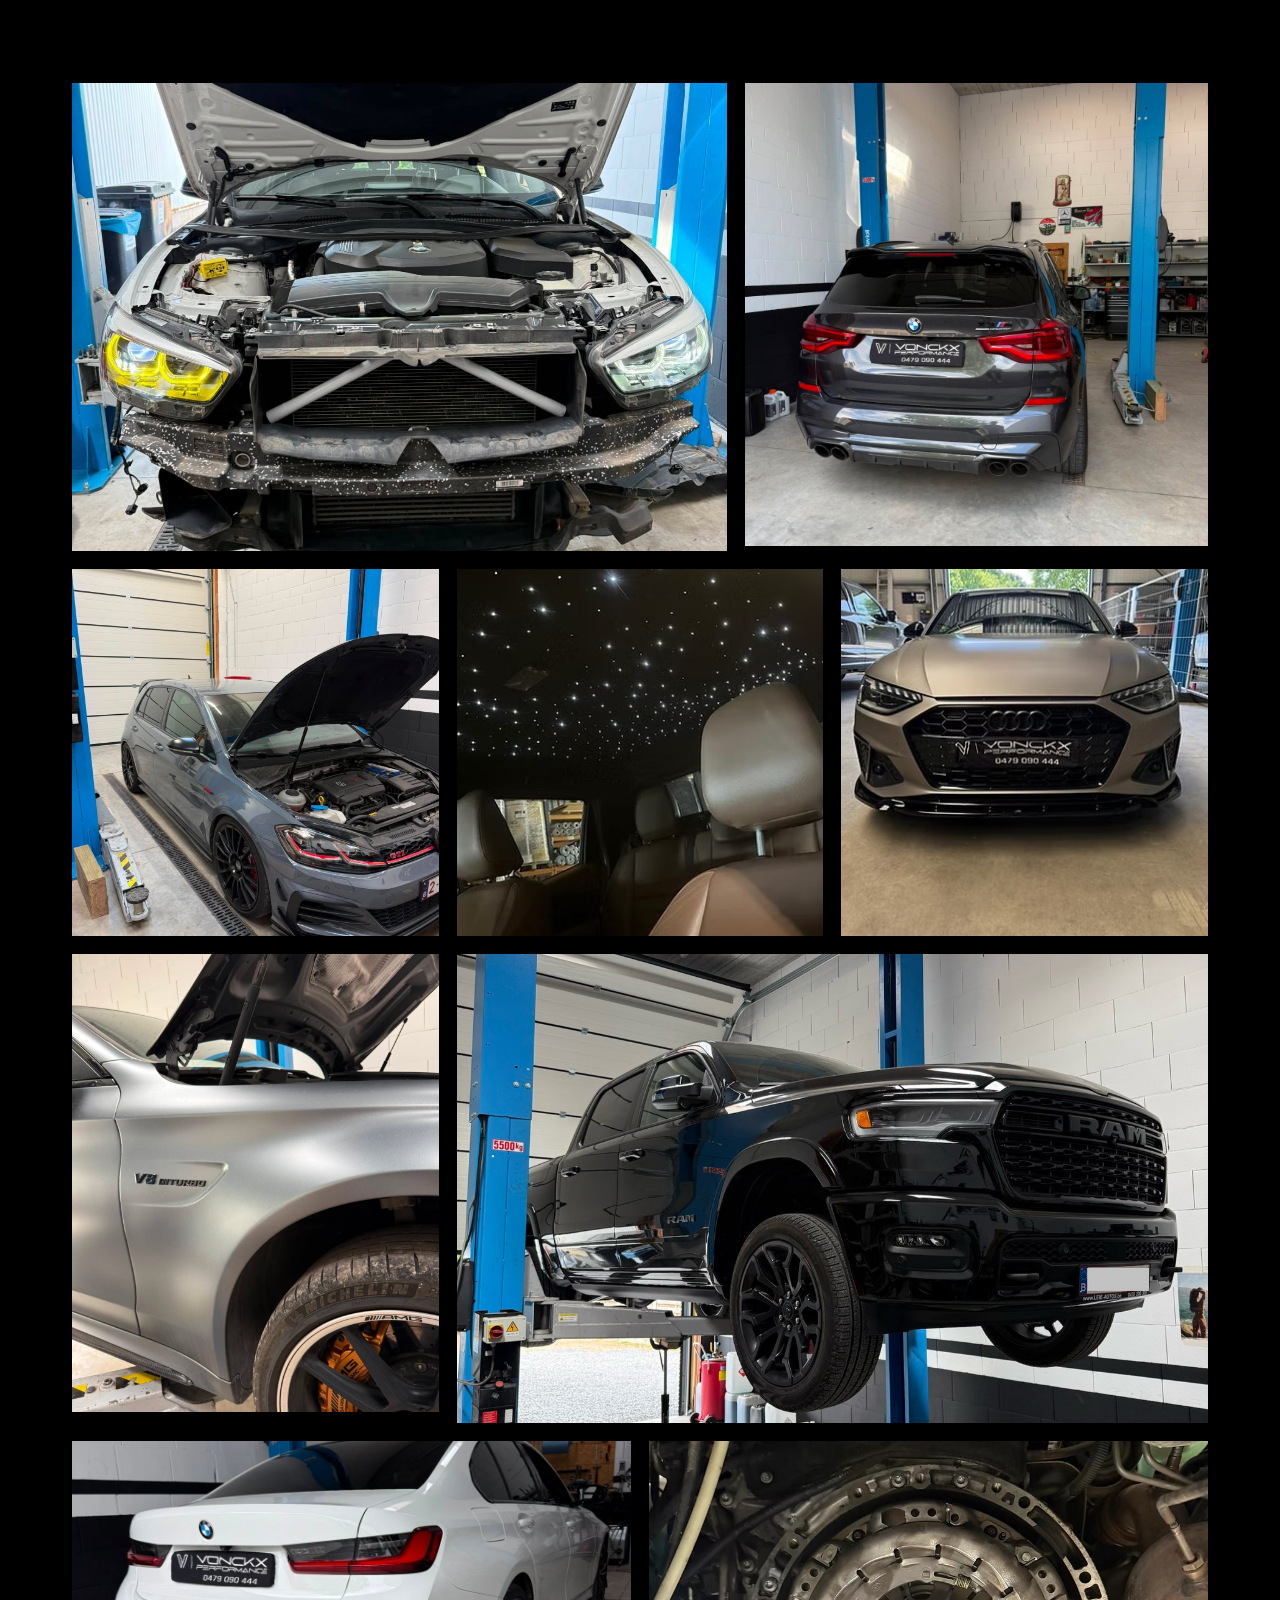
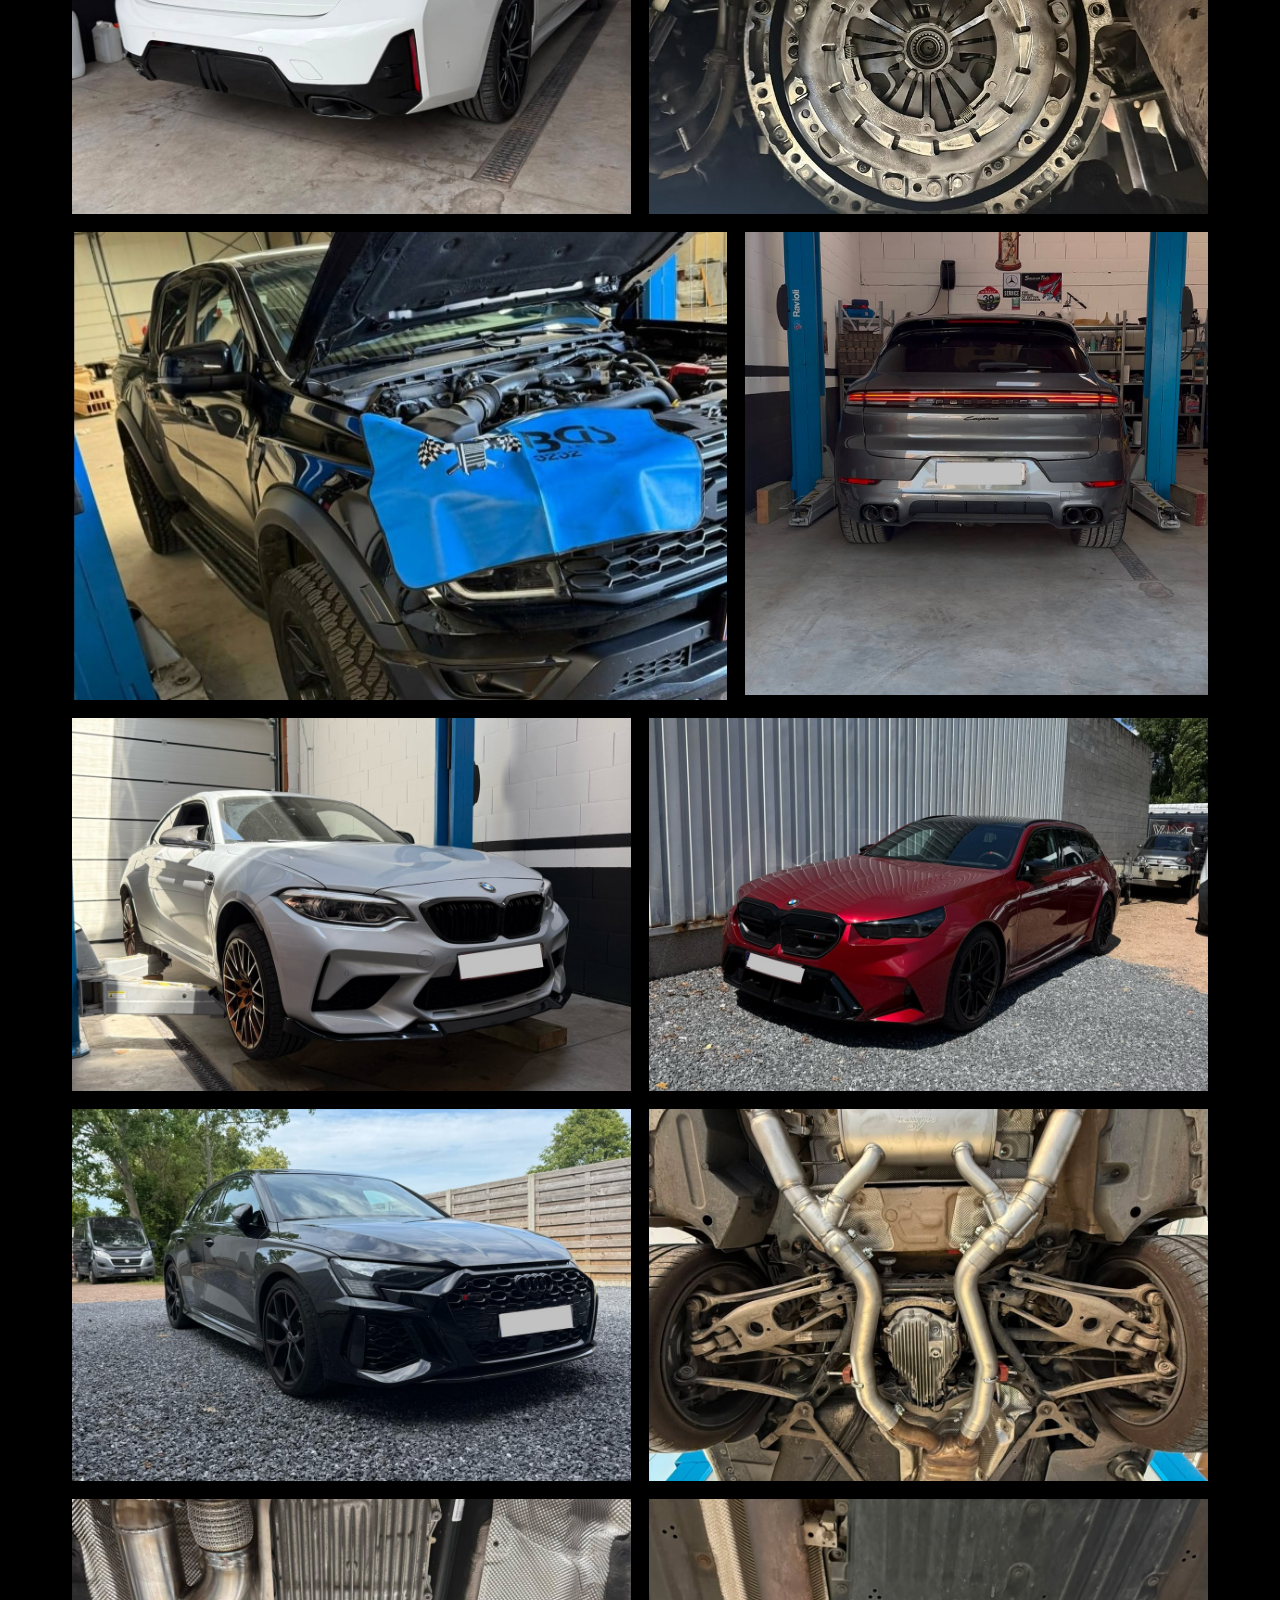
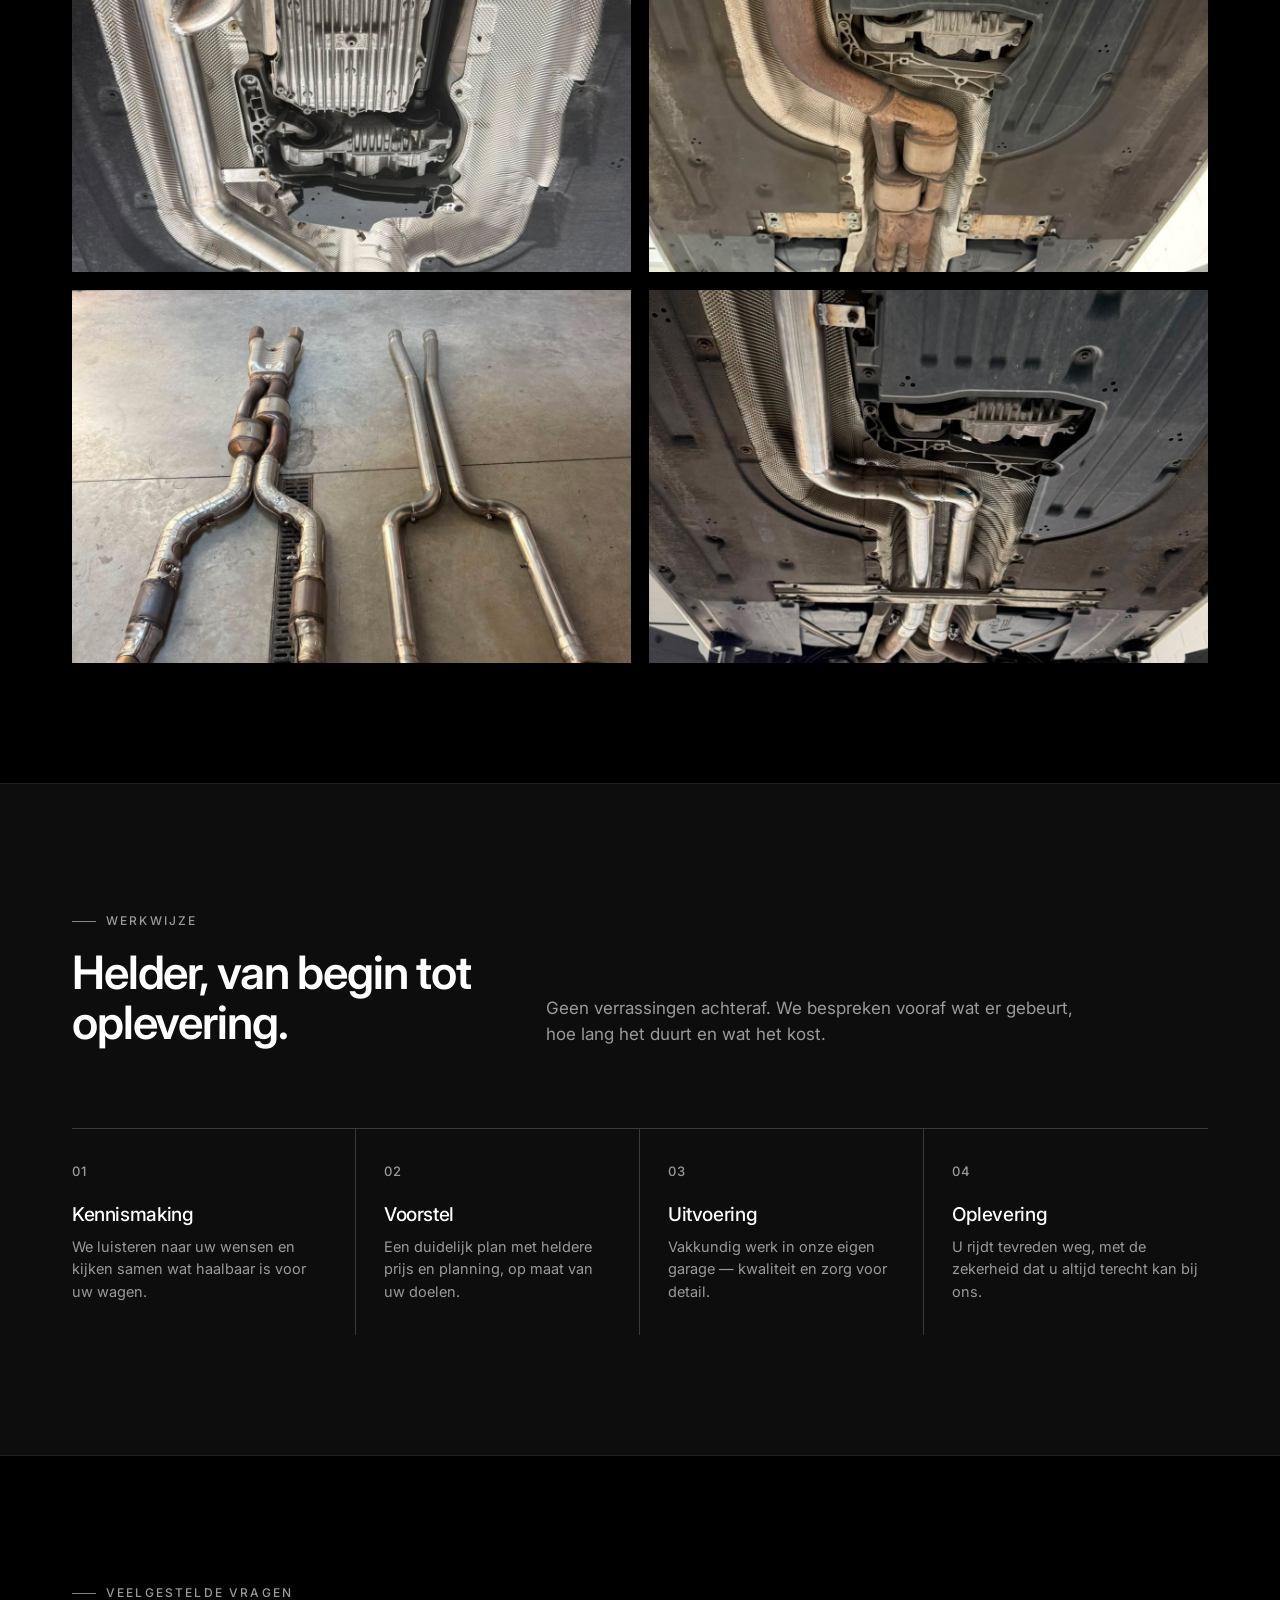
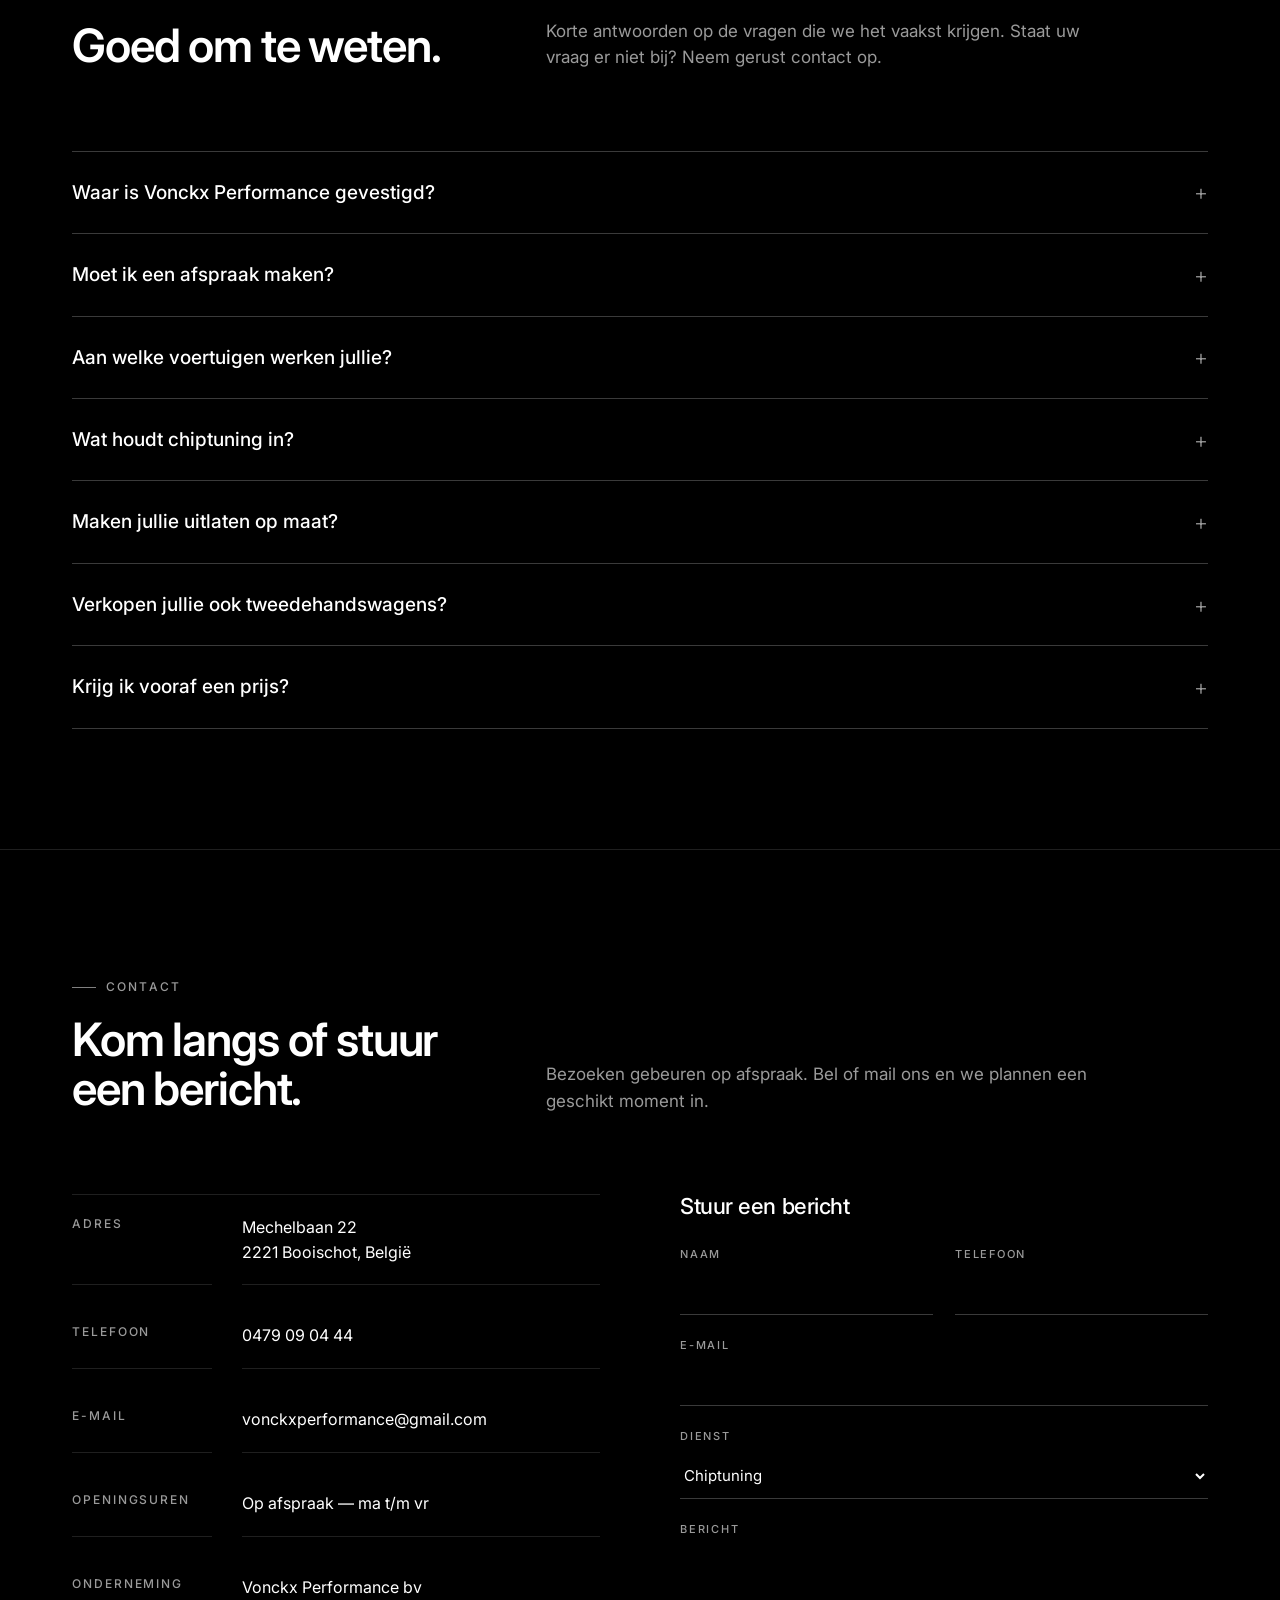
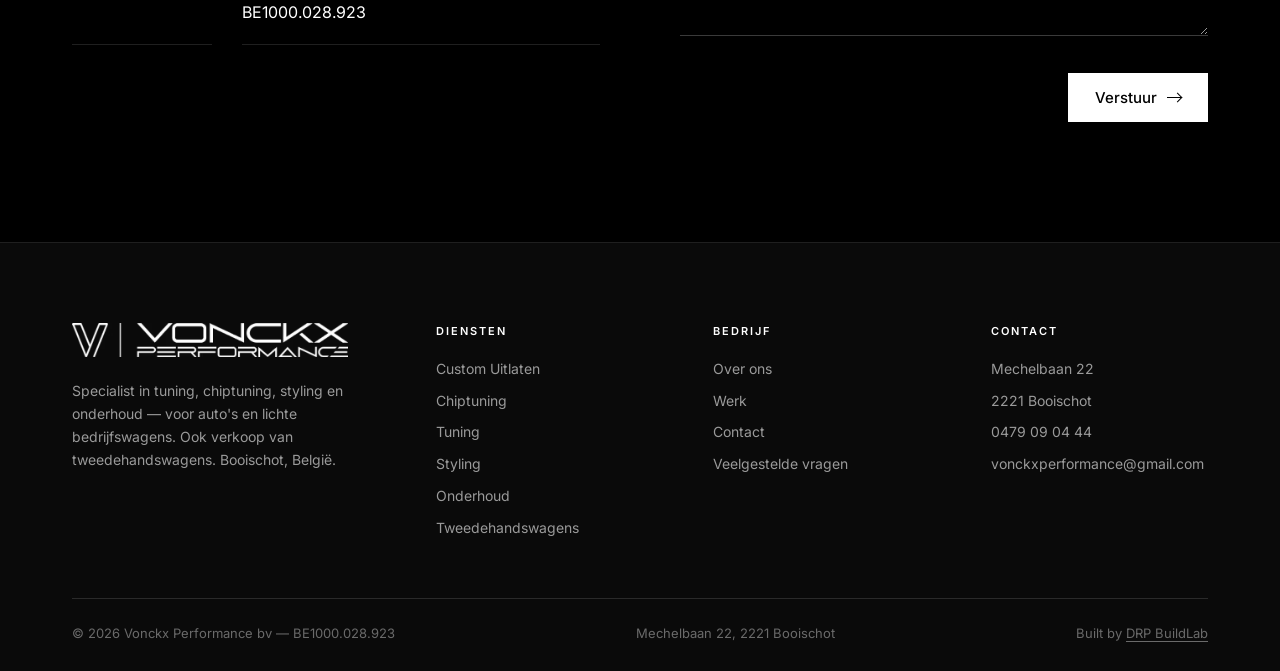
